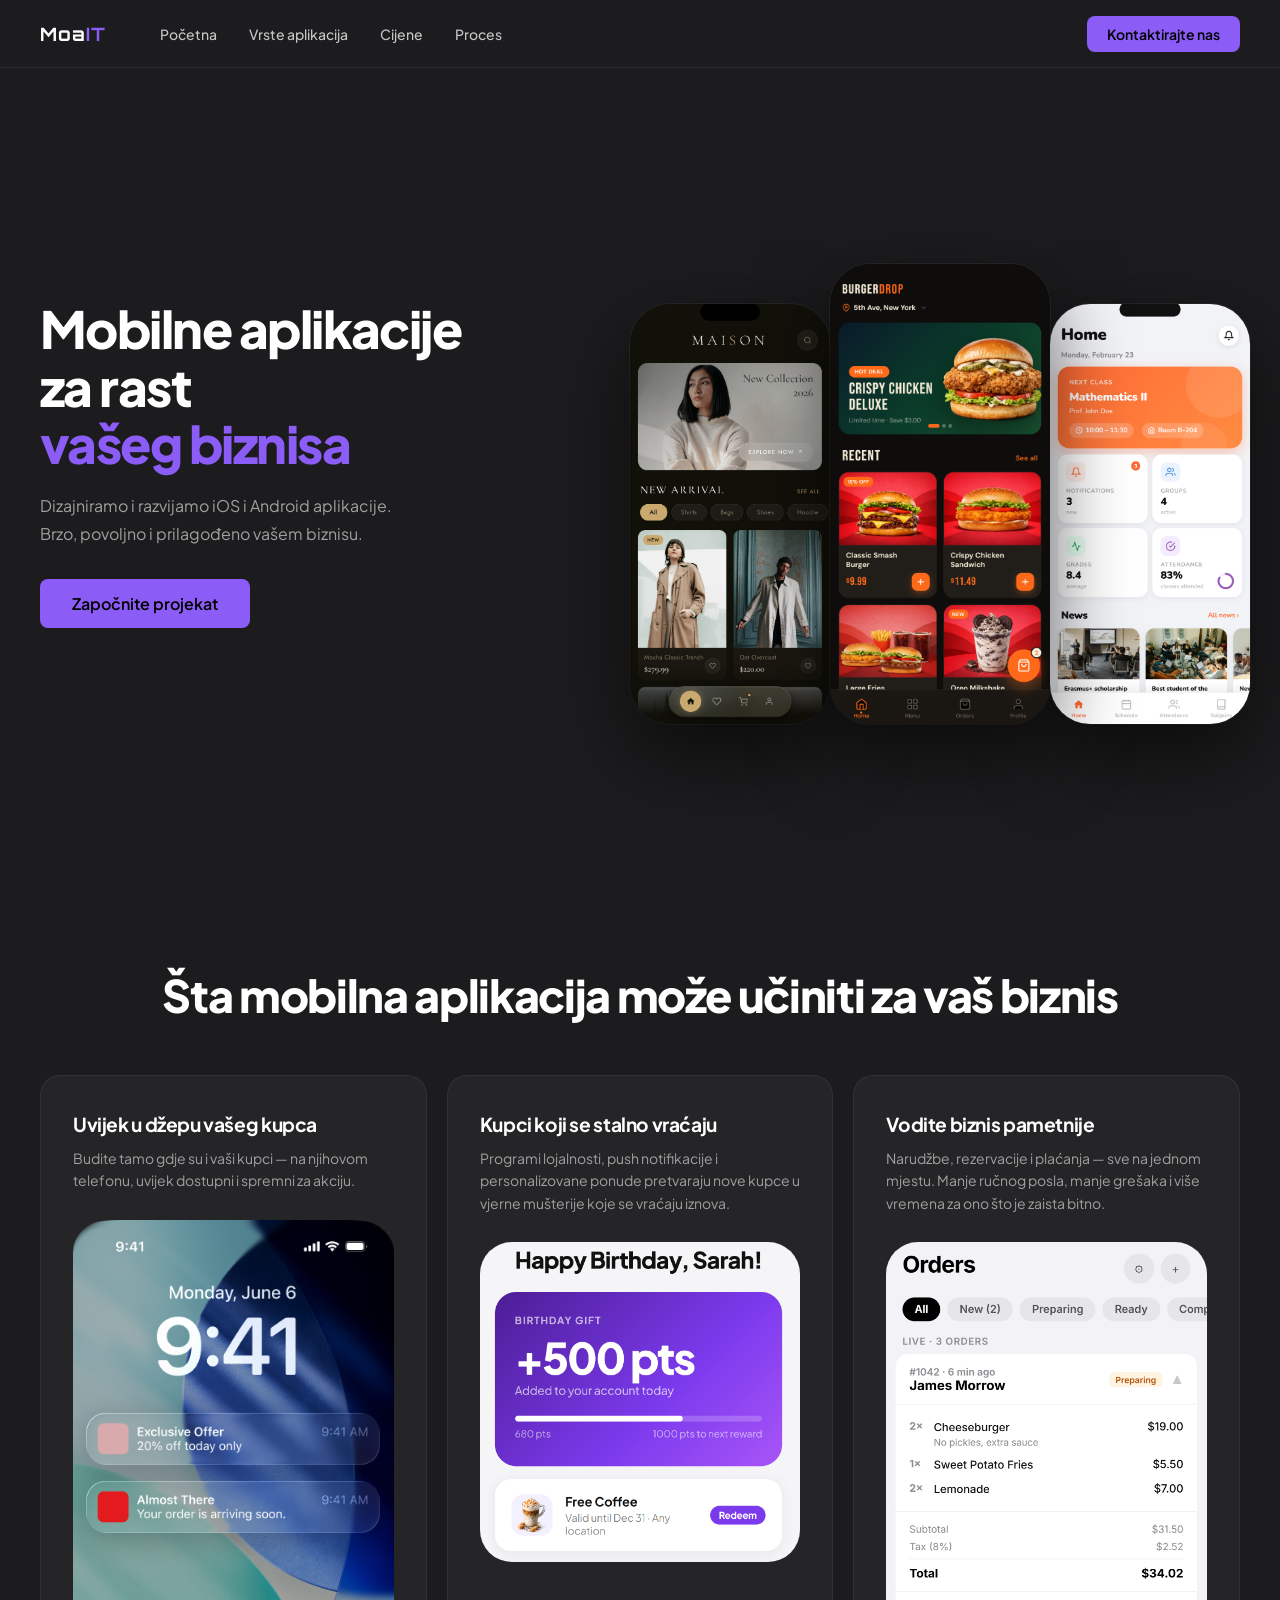
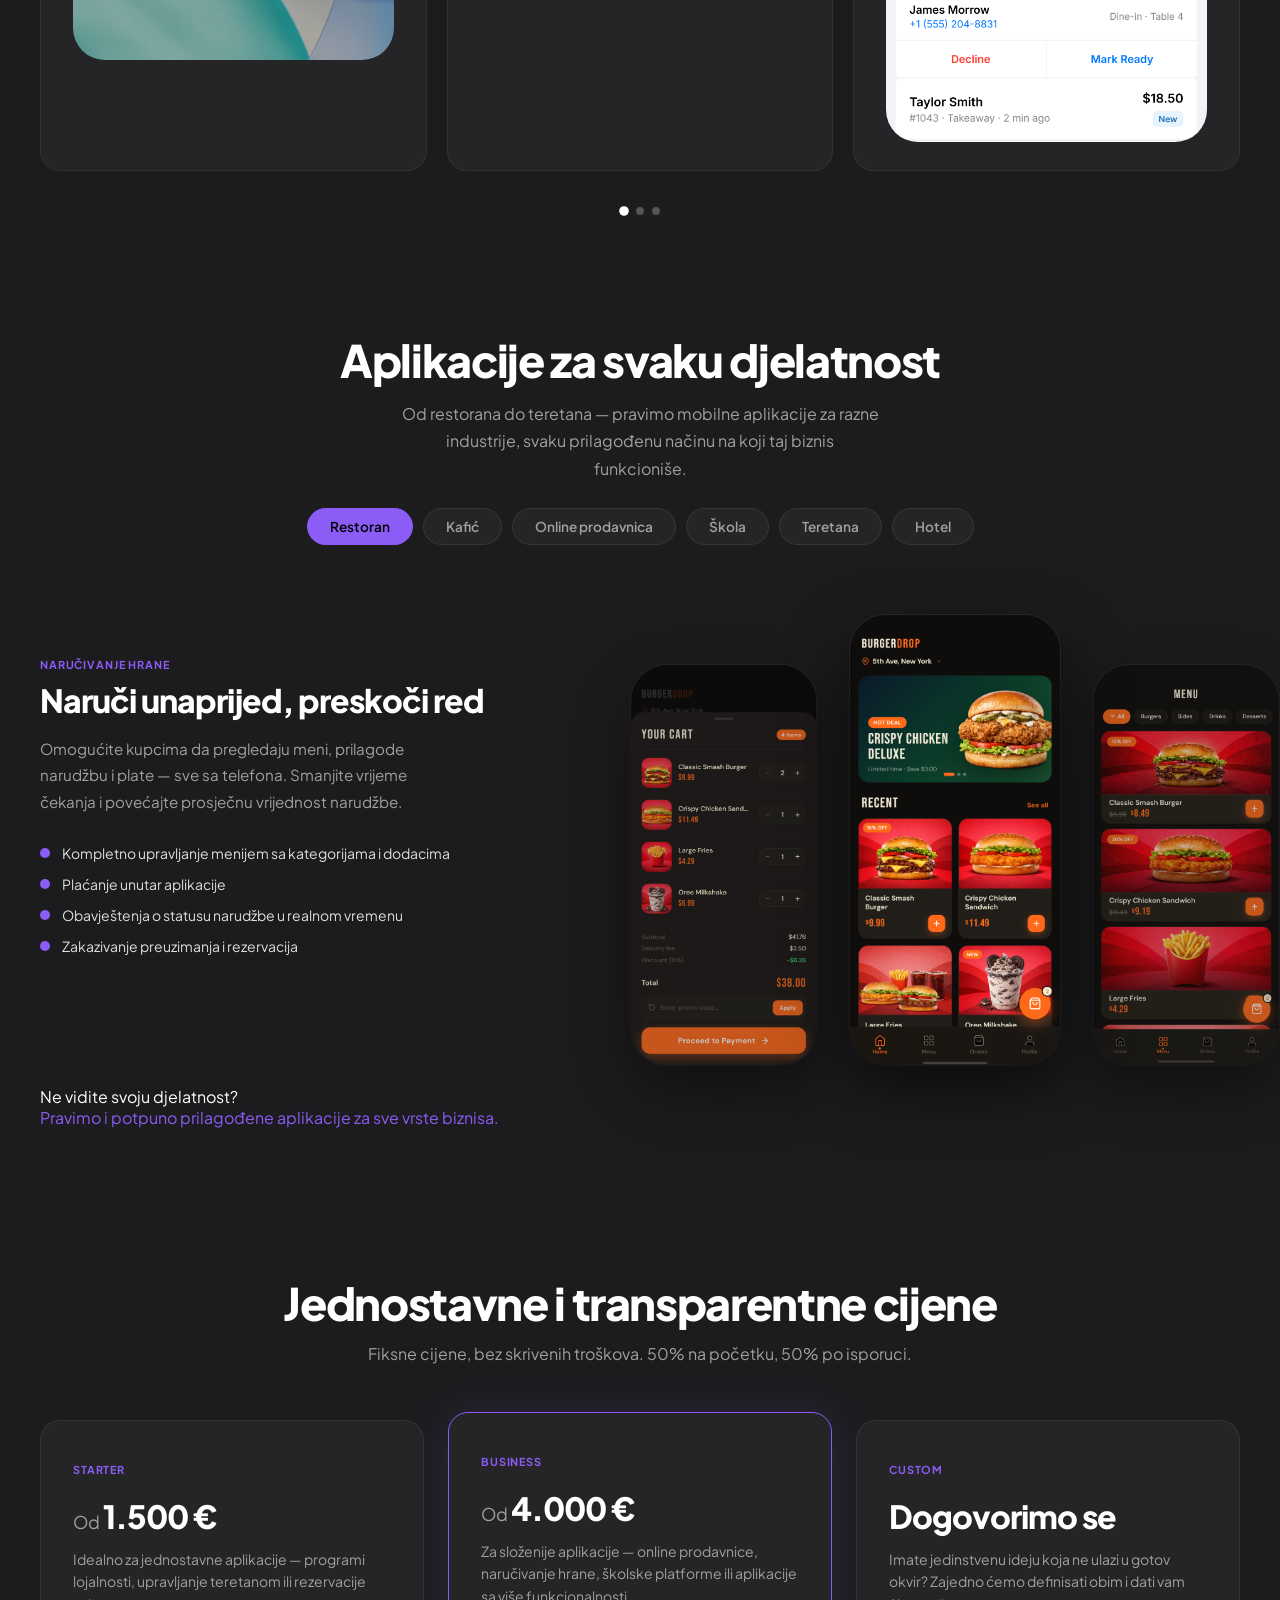
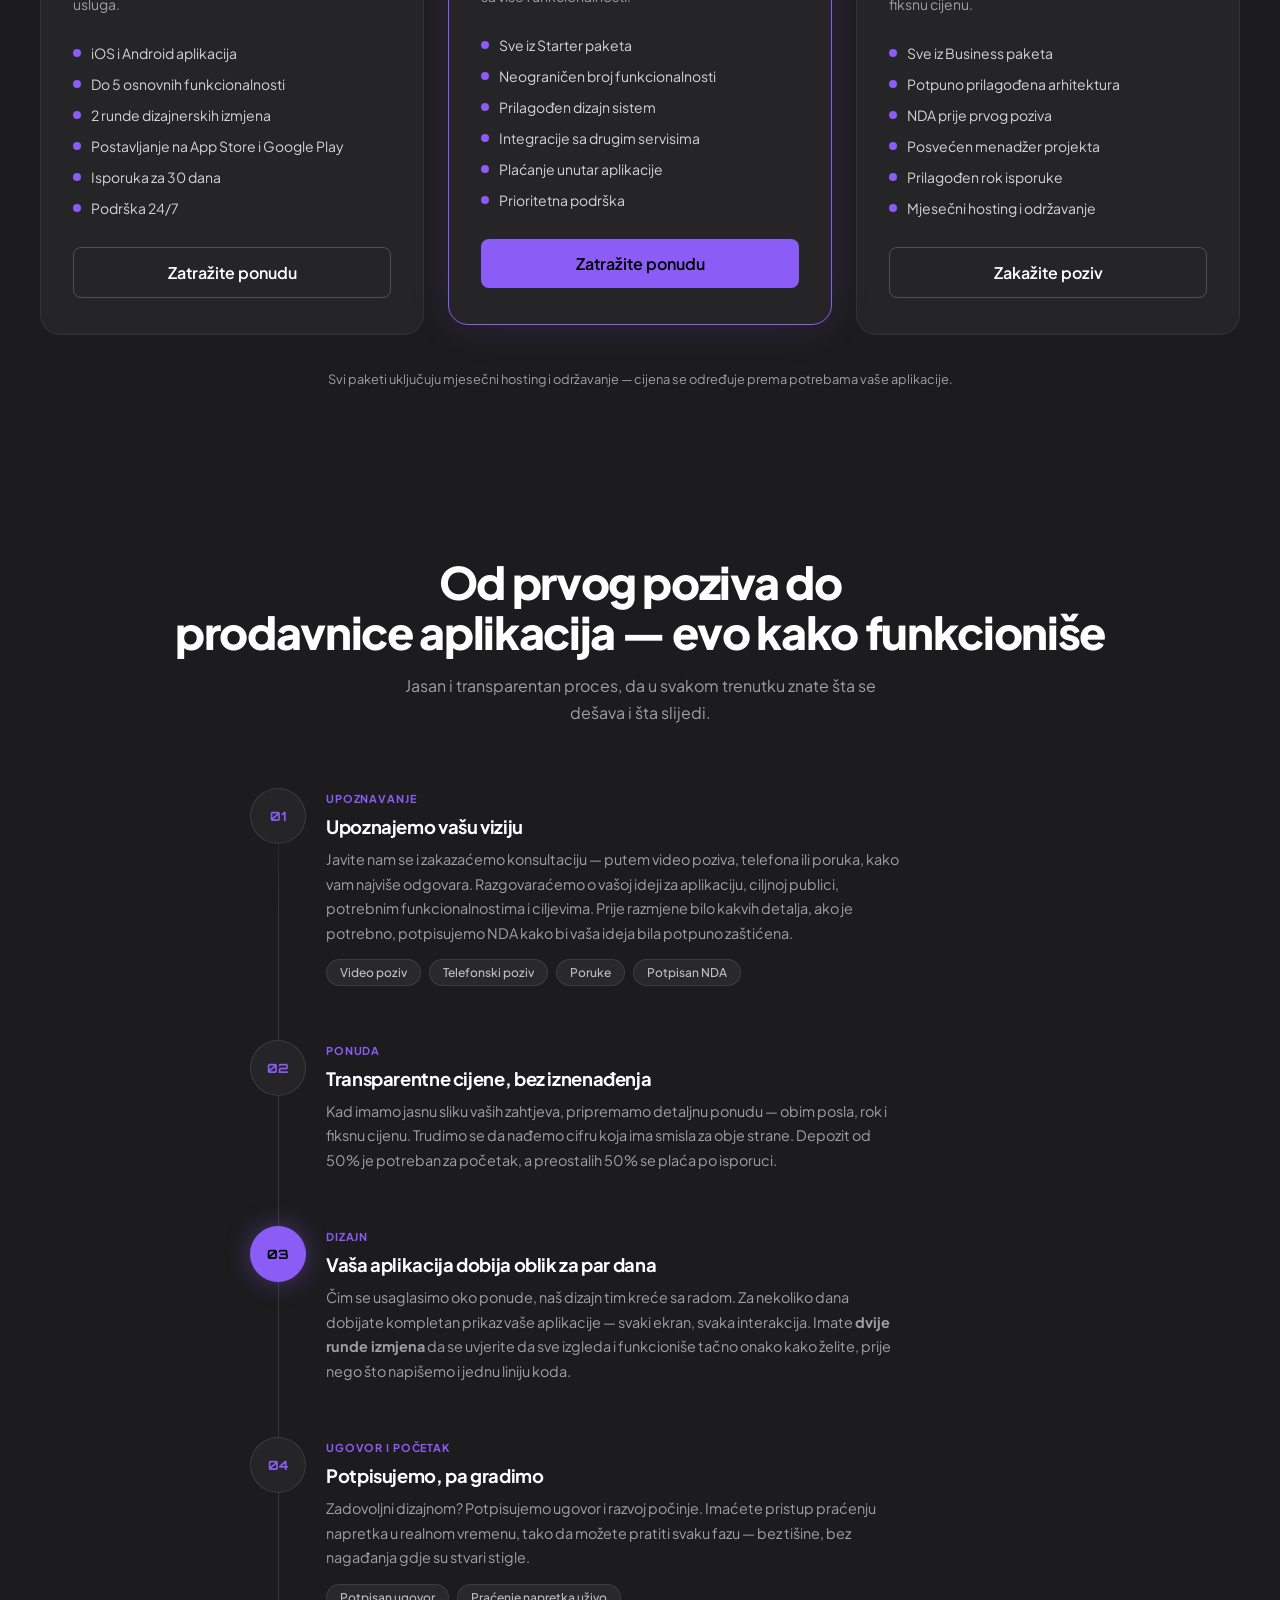
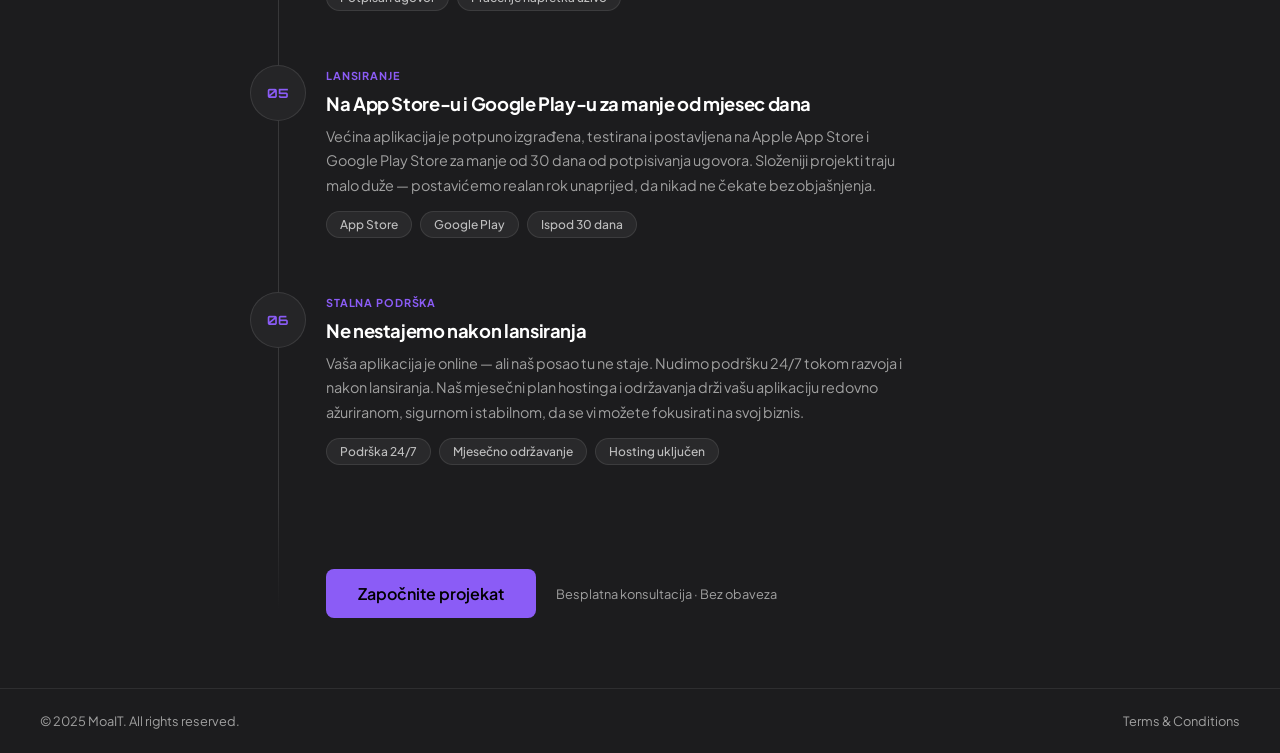
==== index.html @ a666171a "Mail i captcha" ====
<!DOCTYPE html>
<html lang="me">

<head>
  <meta charset="UTF-8" />
  <meta name="viewport" content="width=device-width, initial-scale=1.0" />
  <title>MoaIT — Razvoj mobilnih aplikacija</title>

  <!-- Fonts -->
  <link rel="preconnect" href="https://fonts.googleapis.com" />
  <link rel="preconnect" href="https://fonts.gstatic.com" crossorigin />
  <link
    href="https://fonts.googleapis.com/css2?family=Plus+Jakarta+Sans:wght@400;500;600;700;800&family=Orbitron:wght@500;600;700;800&display=swap"
    rel="stylesheet" />

  <link rel="stylesheet" href="styles.css" />
  <script src="https://challenges.cloudflare.com/turnstile/v0/api.js" async defer></script>
</head>

<body>

  <!-- ══════════════════════════════════════════════
       NAVIGATION
  ══════════════════════════════════════════════ -->
  <nav>
    <div class="nav-inner">

      <a class="logo" href="#">
        <span class="logo-name">Moa<span class="logo-it">IT</span></span>
      </a>

      <ul class="nav-links">
        <li><a href="#home">Početna</a></li>
        <li><a href="#apps">Vrste aplikacija</a></li>
        <li><a href="#pricing">Cijene</a></li>
        <li><a href="#process">Proces</a></li>
      </ul>

      <div class="nav-right">
        <button class="btn-primary">Kontaktirajte nas</button>
      </div>

      <button class="hamburger" onclick="toggleMenu()" aria-label="Otvori meni">
        <span></span><span></span><span></span>
      </button>

    </div>
  </nav>

  <!-- Mobile dropdown menu -->
  <div class="mobile-menu" id="mobileMenu">
    <a href="#home">Početna</a>
    <a href="#apps">Vrste aplikacija</a>
    <a href="#pricing">Cijene</a>
    <a href="#process">Proces</a>
    <button class="btn-primary">Kontaktirajte nas</button>
  </div>


  <!-- ══════════════════════════════════════════════
       HERO
  ══════════════════════════════════════════════ -->
  <section class="hero" id="home">

    <div class="hero-text">
      <h1 class="hero-h1">
        Mobilne aplikacije <br>
        za rast <br>
        <span class="accent">vašeg biznisa</span>
      </h1>
      <p class="hero-sub">
        Dizajniramo i razvijamo iOS i Android aplikacije. <br>Brzo, povoljno i prilagođeno vašem biznisu.
      </p>
      <button class="btn-primary btn-large">Započnite projekat</button>
    </div>

    <!-- Rotating phone carousel — images swapped every 3s via JS -->
    <div class="hero-phones">
      <div class="phone pos-far-hidden-left">
        <img src="hotel home.png" alt="Hotel app screenshot" />
      </div>
      <div class="phone pos-hidden-left">
        <img src="gym home 2.png" alt="Prikaz aplikacije za teretanu" />
      </div>
      <div class="phone pos-left">
        <img src="clothes home.png" alt="Prikaz aplikacije za odjeću" />
      </div>
      <div class="phone pos-center">
        <img src="Group 2.png" alt="Prikaz aplikacije" />
      </div>
      <div class="phone pos-right">
        <img src="Group 3.png" alt="Prikaz aplikacije" />
      </div>
      <div class="phone pos-hidden-right">
        <img src="Group 4.png" alt="Prikaz aplikacije" />
      </div>
    </div>

  </section>


  <!-- ══════════════════════════════════════════════
       ADVANTAGES
       Sliding carousel — 3 cards desktop, 2 tablet, 1 mobile
  ══════════════════════════════════════════════ -->
  <section class="advantages" id="advantages">
    <h2 class="section-title">Šta mobilna aplikacija može učiniti za vaš biznis</h2>

    <div class="carousel-outer">
      <div class="carousel-track" id="carouselTrack">

        <!-- Card 1 — Push notifications -->
        <div class="adv-card">
          <div class="adv-card-text">
            <h3>Uvijek u džepu vašeg kupca</h3>
            <p>Budite tamo gdje su i vaši kupci — na njihovom telefonu, uvijek dostupni i spremni za akciju.</p>
          </div>
          <div class="adv-card-visual">
            <img src="iph.png" alt="opis" class="adv-card-img" style="max-height: 440px;" />
          </div>
        </div>

        <!-- Card 2 — Loyalty points -->
        <div class="adv-card">
          <div class="adv-card-text">
            <h3>Kupci koji se stalno vraćaju</h3>
            <p>Programi lojalnosti, push notifikacije i personalizovane ponude pretvaraju nove kupce u vjerne mušterije
              koje se vraćaju iznova.</p>
          </div>
          <div class="adv-card-visual">
            <img src="brth.png" alt="opis" class="adv-card-img" style="max-height: 320px;" />
          </div>
        </div>

        <!-- Card 3 — Order management -->
        <div class="adv-card">
          <div class="adv-card-text">
            <h3>Vodite biznis pametnije</h3>
            <p>Narudžbe, rezervacije i plaćanja — sve na jednom mjestu. Manje ručnog posla, manje grešaka i više vremena
              za ono što je zaista bitno.</p>
          </div>
          <div class="adv-card-visual">
            <img src="orders1.png" alt="opis" class="adv-card-img" />
          </div>
        </div>

        <!-- Card 4 — Subscriptions -->
        <div class="adv-card">
          <div class="adv-card-text">
            <h3>Prodajte više, direktno iz aplikacije</h3>
            <p>Kupovine unutar aplikacije, pretplate i mobilna prodaja konvertuju bolje od web sajtova — jer su vaši
              kupci već na telefonu.</p>
          </div>
          <div class="adv-card-visual">
            <img src="nzm.png" alt="opis" class="adv-card-img" style="max-height: 400px;" />
          </div>
        </div>

        <!-- Card 5 — Brand presence / app screen -->
        <div class="adv-card">
          <div class="adv-card-text">
            <h3>Vaš brend, na njihovom ekranu</h3>
            <p>Profesionalna aplikacija sa vašim brendom gradi povjerenje i šalje pravu poruku. Svaki put kad vide vašu
              ikonicu — vaš biznis im je na umu.</p>
          </div>
          <div class="adv-card-visual">
            <img src="Group 11.png" alt="opis" class="adv-card-img" />
          </div>
        </div>

      </div><!-- /carousel-track -->
    </div><!-- /carousel-outer -->

    <div class="carousel-dots" id="carouselDots"></div>

  </section>


  <!-- ══════════════════════════════════════════════
       APP SHOWCASE
       Tab switcher — click tab to swap content & phones
  ══════════════════════════════════════════════ -->
  <section class="showcase" id="apps">

    <div class="showcase-header">
      <h2 class="section-title">Aplikacije za svaku djelatnost</h2>
      <p>Od restorana do teretana — pravimo mobilne aplikacije za razne industrije, svaku prilagođenu načinu na koji taj
        biznis funkcioniše.</p>
    </div>

    <!-- Tab pills -->
    <div class="showcase-tabs">
      <button class="showcase-tab active" data-tab="food">Restoran</button>
      <button class="showcase-tab" data-tab="loyalty">Kafić</button>
      <button class="showcase-tab" data-tab="ecom">Online prodavnica</button>
      <button class="showcase-tab" data-tab="school">Škola</button>
      <button class="showcase-tab" data-tab="gym">Teretana</button>
      <button class="showcase-tab" data-tab="hotel">Hotel</button>
    </div>

    <div class="showcase-panels">

      <!-- Food Ordering -->
      <div class="showcase-panel active" data-panel="food">
        <div class="showcase-text">
          <span class="tag">Naručivanje hrane</span>
          <h3>Naruči unaprijed, preskoči red</h3>
          <p>Omogućite kupcima da pregledaju meni, prilagode narudžbu i plate — sve sa telefona. Smanjite vrijeme
            čekanja i povećajte prosječnu vrijednost narudžbe.</p>
          <ul class="feature-list">
            <li>Kompletno upravljanje menijem sa kategorijama i dodacima</li>
            <li>Plaćanje unutar aplikacije</li>
            <li>Obavještenja o statusu narudžbe u realnom vremenu</li>
            <li>Zakazivanje preuzimanja i rezervacija</li>
          </ul>
        </div>
        <div class="showcase-phones">
          <div class="sc-phone sc-left"><img src="Group 5.png" alt="" /></div>
          <div class="sc-phone sc-center"><img src="Group 2.png" alt="" /></div>
          <div class="sc-phone sc-right"><img src="Group 10.png" alt="" /></div>
        </div>
      </div>

      <!-- Loyalty -->
      <div class="showcase-panel" data-panel="loyalty">
        <div class="showcase-text">
          <span class="tag">Kafić</span>
          <h3>Pretvorite nove kupce u stalne goste</h3>
          <p>Nagradite kupce za svaku posjetu i kupovinu. Sistem bodova ih drži angažovanim — sa ponudama koje djeluju
            lično, a ne generički.</p>
          <ul class="feature-list">
            <li>Sistem bodova sa prilagodljivim pravilima</li>
            <li>Nagrade koje se mogu iskoristiti — besplatni artikli, popusti, pogodnosti</li>
            <li>Push notifikacije za promocije i dostignuća</li>
            <li>Kontrolna tabla sa uvidima o kupcima</li>
          </ul>
        </div>
        <div class="showcase-phones">
          <div class="sc-phone sc-left"><img src="Group 8.png" alt="" /></div>
          <div class="sc-phone sc-center"><img src="Group 4.png" alt="" /></div>
          <div class="sc-phone sc-right"><img src="Group 6.png" alt="" /></div>
        </div>
      </div>

      <!-- E-Commerce -->
      <div class="showcase-panel" data-panel="ecom">
        <div class="showcase-text">
          <span class="tag">Online prodavnica</span>
          <h3>Vaša radnja, u njihovom džepu</h3>
          <p>Kupovina bez kompromisa. Premium iskustvo koje nadmašuje web sajt — brže, stabilnije i dizajnirano da
            povećava prodaju.</p>
          <ul class="feature-list">
            <li>Katalog proizvoda sa pretragom, filterima i kolekcijama</li>
            <li>Sigurno plaćanje sa sačuvanim metodama</li>
            <li>Praćenje narudžbe od slanja do dostave</li>
            <li>Lista želja, recenzije i personalizovane preporuke</li>
          </ul>
        </div>
        <div class="showcase-phones">
          <div class="sc-phone sc-left"><img src="clothes category.png" alt="" /></div>
          <div class="sc-phone sc-center"><img src="clothes home.png" alt="" /></div>
          <div class="sc-phone sc-right"><img src="clothes one product.png" alt="" /></div>
        </div>
      </div>

      <!-- School -->
      <div class="showcase-panel" data-panel="school">
        <div class="showcase-text">
          <span class="tag">Škola</span>
          <h3>Učenici, roditelji i nastavnici — povezani u svakom trenutku</h3>
          <p>Jedna aplikacija za cijelu školsku zajednicu. Obavještenja, rasporedi, ocjene i direktne poruke — sve na
            jednom mjestu, dostupno kad god zatreba.</p>
          <ul class="feature-list">
            <li>Rasporedi časova, događaji i termini</li>
            <li>Direktne poruke između roditelja, učenika i osoblja</li>
            <li>Ocjene, zadaci i evidencija prisustva</li>
            <li>Push obavještenja za cijelu školu ili pojedinačne razrede</li>
          </ul>
        </div>
        <div class="showcase-phones">
          <div class="sc-phone sc-left"><img src="Group 7.png" alt="" /></div>
          <div class="sc-phone sc-center"><img src="Group 3.png" alt="" /></div>
          <div class="sc-phone sc-right"><img src="Group 9.png" alt="" /></div>
        </div>
      </div>

      <!-- Gym -->
      <div class="showcase-panel" data-panel="gym">
        <div class="showcase-text">
          <span class="tag">Teretana</span>
          <h3>Lični fitnes centar svakog člana</h3>
          <p>Pružite članovima premium iskustvo van teretane. Rezervacije časova, planovi treninga, praćenje napretka i
            upravljanje članarinama — sve u jednoj brendiranoj aplikaciji.</p>
          <ul class="feature-list">
            <li>Digitalna članska karta sa QR kodom za pristup</li>
            <li>Praćenje ličnog napretka i dnevnik treninga</li>
            <li>Planovi članarine i plaćanje pretplate u aplikaciji</li>
            <li>Raspored treninga i rezervacija jednim klikom</li>
          </ul>
        </div>
        <div class="showcase-phones">
          <div class="sc-phone sc-left"><img src="gym welcome.png" alt="" /></div>
          <div class="sc-phone sc-center"><img src="gym home 2.png" alt="" /></div>
          <div class="sc-phone sc-right"><img src="gym 2.png" alt="" /></div>
        </div>
      </div>

      <!-- Hotel i ugostiteljstvo -->
      <div class="showcase-panel" data-panel="hotel">
        <div class="showcase-text">
          <span class="tag">Hotel i ugostiteljstvo</span>
          <h3>Iskustvo gosta, osmišljeno na nov način</h3>
          <p>Potpuni digitalni pomoćnik za hotele, odmarališta i apartmane. Check-in, naručivanje sobnih usluga,
            rezervacije spa-a, mapa resorta, događaji i FAQ za goste — sve dostupno direktno sa telefona.</p>
          <ul class="feature-list">
            <li>Digitalni check-in/check-out sa sobnim ključem preko QR koda</li>
            <li>Naručivanje sobnih usluga, čišćenje i prijava problema</li>
            <li>Rezervacije masaža, saune i drugih usluga sa kompletnim cijenama</li>
            <li>Interaktivna mapa resorta i kalendar događaja hotela</li>
          </ul>
        </div>
        <div class="showcase-phones">
          <div class="sc-phone sc-left"><img src="hotel spa.png" alt="" /></div>
          <div class="sc-phone sc-center"><img src="hotel home.png" alt="" /></div>
          <div class="sc-phone sc-right"><img src="hotel room.png" alt="" /></div>
        </div>
      </div>

    </div><!-- /showcase-panels -->
    <p><br>Ne vidite svoju djelatnost? <br><span style="color:var(--accent)">Pravimo i potpuno prilagođene aplikacije za
        sve vrste biznisa.</span></p>
  </section>


  <!-- ══════════════════════════════════════════════
     PRICING
══════════════════════════════════════════════ -->
  <section class="pricing" id="pricing">

    <div class="pricing-header">
      <h2 class="section-title">Jednostavne i transparentne cijene</h2>
      <p>Fiksne cijene, bez skrivenih troškova. 50% na početku, 50% po isporuci.</p>
    </div>

    <div class="pricing-cards">

      <div class="pricing-card">
        <div class="pricing-card-top">
          <span class="tag">Starter</span>
          <div class="pricing-price">Od <strong>1.500 €</strong></div>
          <p class="pricing-desc">Idealno za jednostavne aplikacije — programi lojalnosti, upravljanje teretanom ili
            rezervacije usluga.</p>
        </div>
        <ul class="pricing-features">
          <li>iOS i Android aplikacija</li>
          <li>Do 5 osnovnih funkcionalnosti</li>
          <li>2 runde dizajnerskih izmjena</li>
          <li>Postavljanje na App Store i Google Play</li>
          <li>Isporuka za 30 dana</li>
          <li>Podrška 24/7</li>
        </ul>
        <button class="btn-primary btn-large btn-outline">Zatražite ponudu</button>
      </div>

      <div class="pricing-card pricing-card--featured">
        <div class="pricing-card-top">
          <span class="tag">Business</span>
          <div class="pricing-price">Od <strong>4.000 €</strong></div>
          <p class="pricing-desc">Za složenije aplikacije — online prodavnice, naručivanje hrane, školske platforme ili
            aplikacije sa više funkcionalnosti.</p>
        </div>
        <ul class="pricing-features">
          <li>Sve iz Starter paketa</li>
          <li>Neograničen broj funkcionalnosti</li>
          <li>Prilagođen dizajn sistem</li>
          <li>Integracije sa drugim servisima</li>
          <li>Plaćanje unutar aplikacije</li>
          <li>Prioritetna podrška</li>
        </ul>
        <button class="btn-primary btn-large">Zatražite ponudu</button>
      </div>

      <div class="pricing-card">
        <div class="pricing-card-top">
          <span class="tag">Custom</span>
          <div class="pricing-price"><strong>Dogovorimo se</strong></div>
          <p class="pricing-desc">Imate jedinstvenu ideju koja ne ulazi u gotov okvir? Zajedno ćemo definisati obim i
            dati vam fiksnu cijenu.</p>
        </div>
        <ul class="pricing-features">
          <li>Sve iz Business paketa</li>
          <li>Potpuno prilagođena arhitektura</li>
          <li>NDA prije prvog poziva</li>
          <li>Posvećen menadžer projekta</li>
          <li>Prilagođen rok isporuke</li>
          <li>Mjesečni hosting i održavanje</li>
        </ul>
        <button class="btn-primary btn-large btn-outline">Zakažite poziv</button>
      </div>

    </div>

    <p class="pricing-note">Svi paketi uključuju mjesečni hosting i održavanje — cijena se određuje prema potrebama vaše
      aplikacije.</p>

  </section>


  <!-- ══════════════════════════════════════════════
       PROCESS TIMELINE
       Steps fade in on scroll via IntersectionObserver
  ══════════════════════════════════════════════ -->
  <section class="process" id="process">

    <div class="process-header">
      <h2 class="section-title">Od prvog poziva do<br>prodavnice aplikacija — evo kako funkcioniše</h2>
      <p>Jasan i transparentan proces, da u svakom trenutku znate šta se dešava i šta slijedi.</p>
    </div>

    <div class="timeline">

      <div class="timeline-item">
        <div class="timeline-bubble">01</div>
        <div class="timeline-content">
          <span class="tag">Upoznavanje</span>
          <h3>Upoznajemo vašu viziju</h3>
          <p>Javite nam se i zakazaćemo konsultaciju — putem video poziva, telefona ili poruka, kako vam najviše
            odgovara. Razgovaraćemo o vašoj ideji za aplikaciju, ciljnoj publici, potrebnim funkcionalnostima i
            ciljevima. Prije razmjene bilo kakvih detalja, ako je potrebno, potpisujemo NDA kako bi vaša ideja bila
            potpuno zaštićena.</p>
          <div class="pills">
            <span class="pill">Video poziv</span>
            <span class="pill">Telefonski poziv</span>
            <span class="pill">Poruke</span>
            <span class="pill">Potpisan NDA</span>
          </div>
        </div>
      </div>

      <div class="timeline-item">
        <div class="timeline-bubble">02</div>
        <div class="timeline-content">
          <span class="tag">Ponuda</span>
          <h3>Transparentne cijene, bez iznenađenja</h3>
          <p>Kad imamo jasnu sliku vaših zahtjeva, pripremamo detaljnu ponudu — obim posla, rok i fiksnu cijenu. Trudimo
            se da nađemo cifru koja ima smisla za obje strane. Depozit od 50% je potreban za početak, a preostalih 50%
            se plaća po isporuci.</p>
        </div>
      </div>

      <div class="timeline-item highlight">
        <div class="timeline-bubble">03</div>
        <div class="timeline-content">
          <span class="tag">Dizajn</span>
          <h3>Vaša aplikacija dobija oblik za par dana</h3>
          <p>Čim se usaglasimo oko ponude, naš dizajn tim kreće sa radom. Za nekoliko dana dobijate kompletan prikaz
            vaše aplikacije — svaki ekran, svaka interakcija. Imate <strong>dvije runde izmjena</strong> da se uvjerite
            da sve izgleda i funkcioniše tačno onako kako želite, prije nego što napišemo i jednu liniju koda.</p>
        </div>
      </div>

      <div class="timeline-item">
        <div class="timeline-bubble">04</div>
        <div class="timeline-content">
          <span class="tag">Ugovor i početak</span>
          <h3>Potpisujemo, pa gradimo</h3>
          <p>Zadovoljni dizajnom? Potpisujemo ugovor i razvoj počinje. Imaćete pristup praćenju napretka u realnom
            vremenu, tako da možete pratiti svaku fazu — bez tišine, bez nagađanja gdje su stvari stigle.</p>
          <div class="pills">
            <span class="pill">Potpisan ugovor</span>
            <span class="pill">Praćenje napretka uživo</span>
          </div>
        </div>
      </div>

      <div class="timeline-item">
        <div class="timeline-bubble">05</div>
        <div class="timeline-content">
          <span class="tag">Lansiranje</span>
          <h3>Na App Store-u i Google Play-u za manje od mjesec dana</h3>
          <p>Većina aplikacija je potpuno izgrađena, testirana i postavljena na Apple App Store i Google Play Store za
            manje od 30 dana od potpisivanja ugovora. Složeniji projekti traju malo duže — postavićemo realan rok
            unaprijed, da nikad ne čekate bez objašnjenja.</p>
          <div class="pills">
            <span class="pill">App Store</span>
            <span class="pill">Google Play</span>
            <span class="pill">Ispod 30 dana</span>
          </div>
        </div>
      </div>

      <div class="timeline-item">
        <div class="timeline-bubble">06</div>
        <div class="timeline-content">
          <span class="tag">Stalna podrška</span>
          <h3>Ne nestajemo nakon lansiranja</h3>
          <p>Vaša aplikacija je online — ali naš posao tu ne staje. Nudimo podršku 24/7 tokom razvoja i nakon
            lansiranja. Naš mjesečni plan hostinga i održavanja drži vašu aplikaciju redovno ažuriranom, sigurnom i
            stabilnom, da se vi možete fokusirati na svoj biznis.</p>
          <div class="pills">
            <span class="pill">Podrška 24/7</span>
            <span class="pill">Mjesečno održavanje</span>
            <span class="pill">Hosting uključen</span>
          </div>
        </div>
      </div>

      <!-- CTA at the bottom of the timeline -->
      <div class="timeline-cta">
        <button class="btn-primary btn-large">Započnite projekat</button>
        <p>Besplatna konsultacija · Bez obaveza</p>
      </div>

    </div><!-- /timeline -->

  </section>

  <!-- FOOTER -->
  <footer>
    <div class="footer-inner">
      <p>&copy; 2025 MoaIT. All rights reserved.</p>
      <div style="display:flex;gap:20px;align-items:center;">
        <a href="terms.html">Terms & Conditions</a>
      </div>
    </div>
  </footer>

  <!-- ══════════════════════════════════════════════
     CONTACT POPUP
══════════════════════════════════════════════ -->
  <div class="popup-overlay" id="popupOverlay">
    <div class="popup">

      <button class="popup-close" onclick="closePopup()" aria-label="Zatvori">✕</button>

      <span class="tag">Besplatna konsultacija</span>
      <h2>Hajde da napravimo vašu aplikaciju</h2>
      <p>Ostavite vaše podatke i javićemo vam se u roku od 24 sata.</p>

      <div class="popup-form">
        <div class="popup-row">
          <div class="popup-field">
            <label>Vaše ime</label>
            <input type="text" name="full_name" placeholder="Marko Marković" maxlength="100" />
          </div>
          <div class="popup-field">
            <label>Email</label>
            <input type="email" name="email" placeholder="marko@gmail.me" maxlength="150" />
          </div>
        </div>
        <div class="popup-field">
          <label>Telefon <span>(opciono)</span></label>
          <input type="tel" name="phone" placeholder="+382 67 123 456" maxlength="30" />
        </div>
        <div class="popup-field">
          <label>Recite nam nešto o vašoj ideji</label>
          <textarea name="message" placeholder="Kakva aplikacija Vam treba? Imate li neke funkcionalnosti na umu?"
            rows="4" maxlength="2000"></textarea>
        </div>

        <!-- Honeypot — invisible to users, traps bots -->
        <div class="popup-field" style="position:absolute;left:-9999px;top:-9999px;" aria-hidden="true">
          <input type="text" name="website_url" tabindex="-1" autocomplete="off" />
        </div>

        <!-- Cloudflare Turnstile CAPTCHA -->
        <div class="popup-turnstile">
          <div class="cf-turnstile" data-sitekey="0x4AAAAAACl2hHv_wCHp2CsB" data-theme="dark"></div>
        </div>

        <button class="btn-primary btn-large popup-submit">Pošaljite poruku</button>
        <p class="popup-note">Bez obaveza · Odgovaramo u roku od 24h</p>
      </div>

    </div>
  </div>


  <script src="script.js"></script>
</body>

</html>
---- styles.css ----
/* ══════════════════════════════════════════════════════════
   TABLE OF CONTENTS
   1.  Reset & Variables
   2.  Global / Shared
   3.  Navigation
   4.  Hero
   5.  Advantages Carousel
   6.  Advantages — Mock UI components
   7.  App Showcase
   8.  Process Timeline
   9.  Responsive — Tablet (max 960px)
   10. Responsive — Mobile (max 600px)
   11. Responsive — Small mobile (max 520px)
══════════════════════════════════════════════════════════ */


/* ──────────────────────────────────────────────
   1. RESET & VARIABLES
────────────────────────────────────────────── */
*,
*::before,
*::after {
  box-sizing: border-box;
  margin: 0;
  padding: 0;
}

:root {
  --bg: #1c1c1e;
  --card-bg: #252527;
  --card-bg-hover: #2c2c2f;
  --nav-border: rgba(255, 255, 255, 0.08);
  --text: #ffffff;
  --text-muted: #a0a0a0;
  --accent: #8b5cf6;
  --accent-orange: #f59e0b;
  --accent-green: #84cc16;
  --nav-h: 68px;
}

html,
body {
  font-family: 'Plus Jakarta Sans', sans-serif;
  background: var(--bg);
  color: var(--text);
  min-height: 100vh;
  overflow-x: hidden;
}


/* ──────────────────────────────────────────────
   2. GLOBAL / SHARED
────────────────────────────────────────────── */

.btn-primary {
  font-family: inherit;
  font-size: 0.875rem;
  font-weight: 600;
  color: #000;
  background: var(--accent);
  border: none;
  border-radius: 8px;
  padding: 9px 20px;
  cursor: pointer;
  transition: opacity 0.15s;
  white-space: nowrap;
}

.btn-primary:hover {
  opacity: 0.88;
}

.btn-primary.btn-large {
  font-size: 1rem;
  padding: 14px 32px;
}

.section-title {
  font-size: clamp(2rem, 3.5vw, 3rem);
  font-weight: 800;
  letter-spacing: -0.03em;
  line-height: 1.1;
  text-align: center;
  margin-bottom: 16px;
}

.tag {
  display: inline-block;
  font-size: 0.68rem;
  font-weight: 700;
  letter-spacing: 0.08em;
  text-transform: uppercase;
  color: var(--accent);
  margin-bottom: 10px;
}

.feature-list {
  list-style: none;
  display: flex;
  flex-direction: column;
  gap: 10px;
}

.feature-list li {
  display: flex;
  align-items: flex-start;
  gap: 12px;
  font-size: 0.875rem;
  color: rgba(255, 255, 255, 0.85);
  line-height: 1.5;
}

.feature-list li::before {
  content: '';
  width: 10px;
  height: 10px;
  border-radius: 50%;
  background: var(--accent);
  flex-shrink: 0;
  margin-top: 5px;
}

.pills {
  display: flex;
  flex-wrap: wrap;
  gap: 8px;
  margin-top: 14px;
}

.pill {
  background: rgba(255, 255, 255, 0.06);
  border: 1px solid rgba(255, 255, 255, 0.09);
  border-radius: 20px;
  padding: 5px 13px;
  font-size: 0.75rem;
  font-weight: 500;
  color: rgba(255, 255, 255, 0.7);
}


/* ──────────────────────────────────────────────
   3. NAVIGATION
────────────────────────────────────────────── */
nav {
  position: sticky;
  top: 0;
  z-index: 100;
  height: var(--nav-h);
  background: var(--bg);
  border-bottom: 1px solid var(--nav-border);
  display: flex;
  align-items: center;
  padding: 0 40px;
}

.nav-inner {
  width: 100%;
  max-width: 1280px;
  margin: 0 auto;
  display: flex;
  align-items: center;
}

.logo {
  display: flex;
  align-items: center;
  gap: 9px;
  text-decoration: none;
  flex-shrink: 0;
  margin-right: 40px;
}

.logo-name {
  font-family: 'Orbitron', sans-serif;
  font-size: 1.15rem;
  font-weight: 700;
  color: #fff;
  letter-spacing: 0.05em;
}

.logo-it {
  color: var(--accent);
}

.nav-links {
  display: flex;
  align-items: center;
  list-style: none;
  gap: 4px;
}

.nav-links a {
  display: block;
  padding: 6px 14px;
  font-size: 0.875rem;
  font-weight: 500;
  color: rgba(255, 255, 255, 0.75);
  text-decoration: none;
  border-radius: 6px;
  transition: color 0.15s;
  white-space: nowrap;
}

.nav-links a:hover {
  color: #fff;
}

.nav-right {
  margin-left: auto;
}

/* Hamburger — hidden on desktop, shown on mobile */
.hamburger {
  display: none;
  flex-direction: column;
  gap: 5px;
  background: none;
  border: none;
  cursor: pointer;
  padding: 4px;
  margin-left: auto;
}

.hamburger span {
  display: block;
  width: 22px;
  height: 2px;
  background: #fff;
  border-radius: 2px;
  transition: transform 0.3s ease, opacity 0.2s ease;
}

/* Hamburger → X animation */
.hamburger.active span:nth-child(1) {
  transform: translateY(7px) rotate(45deg);
}

.hamburger.active span:nth-child(2) {
  opacity: 0;
}

.hamburger.active span:nth-child(3) {
  transform: translateY(-7px) rotate(-45deg);
}

/* Full-screen mobile dropdown — animated */
.mobile-menu {
  display: flex;
  flex-direction: column;
  position: fixed;
  top: var(--nav-h);
  left: 0;
  right: 0;
  bottom: 0;
  background: #0e0e0e;
  z-index: 99;
  padding: 24px 28px;
  gap: 4px;
  overflow-y: auto;
  opacity: 0;
  transform: translateY(-12px);
  pointer-events: none;
  transition: opacity 0.35s ease, transform 0.35s ease;
}

.mobile-menu.open {
  opacity: 1;
  transform: translateY(0);
  pointer-events: all;
}

.mobile-menu a {
  font-size: 1rem;
  font-weight: 500;
  color: rgba(255, 255, 255, 0.8);
  text-decoration: none;
  padding: 14px 0;
  border-bottom: 1px solid rgba(255, 255, 255, 0.07);
  opacity: 0;
  transform: translateY(-8px);
  transition: opacity 0.3s ease, transform 0.3s ease, color 0.15s;
}

.mobile-menu.open a {
  opacity: 1;
  transform: translateY(0);
}

.mobile-menu.open a:nth-child(1) {
  transition-delay: 0.05s;
}

.mobile-menu.open a:nth-child(2) {
  transition-delay: 0.1s;
}

.mobile-menu.open a:nth-child(3) {
  transition-delay: 0.15s;
}

.mobile-menu.open a:nth-child(4) {
  transition-delay: 0.2s;
}

.mobile-menu a:hover {
  color: #fff;
}

.mobile-menu .btn-primary {
  margin-top: 16px;
  width: fit-content;
  font-size: 0.95rem;
  padding: 11px 24px;
  opacity: 0;
  transform: translateY(-8px);
  transition: opacity 0.3s ease 0.25s, transform 0.3s ease 0.25s, background 0.15s;
}

.mobile-menu.open .btn-primary {
  opacity: 1;
  transform: translateY(0);
}


/* ──────────────────────────────────────────────
   4. HERO
────────────────────────────────────────────── */
.hero {
  max-width: 1280px;
  margin: 0 auto;
  padding: 20px 40px 60px;
  display: grid;
  grid-template-columns: 1fr 1fr;
  align-items: center;
  min-height: calc(100vh - var(--nav-h));
}

.hero-h1 {
  font-size: clamp(2.5rem, 4vw, 3.75rem);
  font-weight: 800;
  line-height: 1.12;
  letter-spacing: -0.03em;
  margin-bottom: 20px;
}

.hero-h1 .accent {
  color: var(--accent);
}

.hero-sub {
  font-size: 1rem;
  line-height: 1.7;
  color: var(--text-muted);
  max-width: 400px;
  margin-bottom: 32px;
}

.hero-phones {
  position: relative;
  display: flex;
  align-items: flex-end;
  justify-content: center;
  height: 520px;
}

.phone {
  position: absolute;
  border-radius: 40px;
  overflow: hidden;
  background: #1a1a1a;
  box-shadow: 0 30px 80px rgba(0, 0, 0, 0.6), 0 0 0 1px rgba(255, 255, 255, 0.06);
  bottom: 0;
  left: 50%;
  transition:
    transform 0.7s cubic-bezier(0.4, 0, 0.2, 1),
    opacity 0.7s ease,
    width 0.7s cubic-bezier(0.4, 0, 0.2, 1),
    height 0.7s cubic-bezier(0.4, 0, 0.2, 1);
}

/* Shimmer placeholder while images load */
.phone::before {
  content: '';
  position: absolute;
  inset: 0;
  z-index: 2;
  background: linear-gradient(110deg,
      #1a1a1a 30%,
      #2a2a2d 50%,
      #1a1a1a 70%);
  background-size: 200% 100%;
  animation: shimmer 1.5s ease-in-out infinite;
  border-radius: inherit;
  transition: opacity 0.4s ease;
}

.phone.loaded::before {
  opacity: 0;
  pointer-events: none;
}

@keyframes shimmer {
  0% {
    background-position: 200% 0;
  }

  100% {
    background-position: -200% 0;
  }
}

.phone img {
  width: 100%;
  height: 100%;
  object-fit: cover;
  display: block;
  opacity: 0;
  transition: opacity 0.4s ease;
}

.phone.loaded img {
  opacity: 1;
}

.phone.pos-center {
  width: 220px;
  height: 460px;
  transform: translateX(-50%);
  z-index: 3;
  opacity: 1;
}

.phone.pos-left {
  width: 200px;
  height: 420px;
  transform: translateX(-155%);
  z-index: 2;
  opacity: 1;
}

.phone.pos-right {
  width: 200px;
  height: 420px;
  transform: translateX(55%);
  z-index: 2;
  opacity: 1;
}

.phone.pos-hidden-left {
  width: 180px;
  height: 380px;
  transform: translateX(-240%);
  z-index: 1;
  opacity: 0;
  pointer-events: none;
}

.phone.pos-hidden-right {
  width: 180px;
  height: 380px;
  transform: translateX(140%);
  z-index: 1;
  opacity: 0;
  pointer-events: none;
}

.phone.pos-far-hidden-left {
  width: 180px;
  height: 380px;
  transform: translateX(-320%);
  z-index: 0;
  opacity: 0;
  pointer-events: none;
}


/* ──────────────────────────────────────────────
   5. ADVANTAGES CAROUSEL
────────────────────────────────────────────── */
.advantages {
  padding: 70px 40px;
  max-width: 1280px;
  margin: 0 auto;
  overflow: hidden;
}

.advantages .section-title {
  margin-bottom: 56px;
}

.carousel-outer {
  overflow: hidden;
  cursor: grab;
  touch-action: pan-y;
}

.carousel-outer.dragging {
  cursor: grabbing;
}

.carousel-outer.dragging .carousel-track {
  transition: none;
}

.carousel-track {
  display: flex;
  gap: 20px;
  transition: transform 0.55s cubic-bezier(0.4, 0, 0.2, 1);
  will-change: transform;
}

.adv-card {
  flex: 0 0 calc((100% - 40px) / 3);
  background: var(--card-bg);
  border-radius: 20px;
  padding: 36px 32px 28px;
  display: flex;
  flex-direction: column;
  gap: 28px;
  min-height: 480px;
  border: 1px solid rgba(255, 255, 255, 0.06);
  transition: background 0.2s;
  user-select: none;
}

.adv-card:hover {
  background: var(--card-bg-hover);
}

.adv-card-text h3 {
  font-size: 1.2rem;
  font-weight: 700;
  line-height: 1.3;
  margin-bottom: 10px;
  letter-spacing: -0.02em;
}

.adv-card-text p {
  font-size: 0.875rem;
  line-height: 1.6;
  color: var(--text-muted);
}

.adv-card-visual {
  flex: 1;
  display: flex;
  flex-direction: column;
  gap: 12px;
}

/* Carousel dots */
.carousel-dots {
  display: flex;
  justify-content: center;
  gap: 8px;
  margin-top: 36px;
}

.dot {
  width: 8px;
  height: 8px;
  border-radius: 50%;
  background: rgba(255, 255, 255, 0.25);
  cursor: pointer;
  transition: background 0.2s, transform 0.2s;
  border: none;
}

.dot.active {
  background: #fff;
  transform: scale(1.2);
}

.adv-card-img {
  width: 100%;
  height: 100%;
  object-fit: cover;
  border-radius: 32px;
  flex: 1;
  pointer-events: none;
}


/* ──────────────────────────────────────────────
   7. APP SHOWCASE
────────────────────────────────────────────── */
.showcase {
  padding: 50px 40px 50px;
  max-width: 1280px;
  margin: 0 auto;
}

.showcase-header {
  text-align: center;
  margin-bottom: 26px;
}

.showcase-header p {
  font-size: 1rem;
  color: var(--text-muted);
  max-width: 480px;
  margin: 0 auto;
  line-height: 1.7;
}

.showcase-tabs {
  display: flex;
  justify-content: center;
  flex-wrap: wrap;
  gap: 10px;
  margin-bottom: 0px;
}

.showcase-tab {
  font-family: inherit;
  font-size: 0.85rem;
  font-weight: 600;
  color: var(--text-muted);
  background: var(--card-bg);
  border: 1px solid rgba(255, 255, 255, 0.08);
  border-radius: 30px;
  padding: 9px 22px;
  cursor: pointer;
  transition: all 0.2s;
  white-space: nowrap;
}

.showcase-tab:hover {
  color: #fff;
  border-color: rgba(255, 255, 255, 0.2);
}

.showcase-tab.active {
  background: var(--accent);
  color: #000;
  border-color: var(--accent);
}

.showcase-panels {
  position: relative;
}

.showcase-panel {
  display: none;
  grid-template-columns: 1fr 1fr;
  align-items: center;
  gap: 60px;
  opacity: 0;
  transform: translateY(16px);
  transition: opacity 0.4s ease, transform 0.4s ease;
}

.showcase-panel.active {
  display: grid;
}

.showcase-panel.visible {
  opacity: 1;
  transform: translateY(0);
}

.showcase-text h3 {
  font-size: clamp(1.6rem, 2.5vw, 2.2rem);
  font-weight: 800;
  letter-spacing: -0.03em;
  line-height: 1.2;
  margin-bottom: 16px;
}

.showcase-text p {
  font-size: 0.95rem;
  line-height: 1.75;
  color: var(--text-muted);
  margin-bottom: 28px;
  max-width: 420px;
}

.showcase-phones {
  position: relative;
  height: 520px;
  display: flex;
  align-items: flex-end;
  justify-content: center;
}

.sc-phone {
  position: absolute;
  bottom: 0;
  border-radius: 36px;
  overflow: hidden;
  background: #111;
  box-shadow: 0 24px 64px rgba(0, 0, 0, 0.6), 0 0 0 1px rgba(255, 255, 255, 0.07);
}

.sc-phone img {
  width: 100%;
  height: 100%;
  object-fit: cover;
  display: block;
}

.sc-phone.sc-center {
  width: 210px;
  height: 450px;
  left: 50%;
  transform: translateX(-50%);
  z-index: 3;
}

.sc-phone.sc-left {
  width: 185px;
  height: 400px;
  left: 50%;
  transform: translateX(-175%);
  z-index: 2;
  opacity: 0.75;
}

.sc-phone.sc-right {
  width: 185px;
  height: 400px;
  left: 50%;
  transform: translateX(75%);
  z-index: 2;
  opacity: 0.75;
}


/* ──────────────────────────────────────────────
   PRICING
────────────────────────────────────────────── */
.pricing {
  padding: 100px 40px;
  max-width: 1280px;
  margin: 0 auto;
}

.pricing-header {
  text-align: center;
  margin-bottom: 56px;
}

.pricing-header p {
  font-size: 1rem;
  color: var(--text-muted);
  margin-top: 12px;
}

.pricing-cards {
  display: grid;
  grid-template-columns: repeat(3, 1fr);
  gap: 24px;
  align-items: start;
}

.pricing-card {
  background: var(--card-bg);
  border: 1px solid rgba(255, 255, 255, 0.06);
  border-radius: 20px;
  padding: 36px 32px;
  display: flex;
  flex-direction: column;
  gap: 28px;
}

.pricing-card--featured {
  border-color: var(--accent);
  box-shadow: 0 0 40px rgba(139, 92, 246, 0.15);
  transform: translateY(-8px);
}

.pricing-price {
  font-size: 1.1rem;
  color: var(--text-muted);
  margin: 10px 0 12px;
}

.pricing-price strong {
  font-size: 2rem;
  font-weight: 800;
  color: var(--text);
  letter-spacing: -0.03em;
}

.pricing-desc {
  font-size: 0.875rem;
  line-height: 1.6;
  color: var(--text-muted);
}

.pricing-features {
  list-style: none;
  display: flex;
  flex-direction: column;
  gap: 10px;
  flex: 1;
}

.pricing-features li {
  display: flex;
  align-items: flex-start;
  gap: 10px;
  font-size: 0.875rem;
  color: rgba(255, 255, 255, 0.8);
  line-height: 1.5;
}

.pricing-features li::before {
  content: '';
  width: 8px;
  height: 8px;
  border-radius: 50%;
  background: var(--accent);
  flex-shrink: 0;
  margin-top: 6px;
}

.btn-outline {
  background: transparent !important;
  color: #fff !important;
  border: 1px solid rgba(255, 255, 255, 0.2) !important;
}

.btn-outline:hover {
  border-color: rgba(255, 255, 255, 0.5) !important;
  opacity: 1 !important;
}

.pricing-note {
  text-align: center;
  font-size: 0.8rem;
  color: var(--text-muted);
  margin-top: 36px;
}

@media (max-width: 960px) {
  .pricing {
    padding: 72px 24px;
  }

  .pricing-cards {
    grid-template-columns: 1fr;
    max-width: 480px;
    margin: 0 auto;
  }

  .pricing-card--featured {
    transform: none;
  }
}

@media (max-width: 520px) {
  .pricing {
    padding: 56px 20px;
  }

  .pricing-card {
    padding: 28px 24px;
  }
}


/* ──────────────────────────────────────────────
   8. PROCESS TIMELINE
────────────────────────────────────────────── */
.process {
  padding: 70px 40px;
  max-width: 1280px;
  margin: 0 auto;
}

.process-header {
  text-align: center;
  margin-bottom: 60px;
}

.process-header p {
  font-size: 1rem;
  color: var(--text-muted);
  max-width: 520px;
  margin: 16px auto 0;
  line-height: 1.7;
}

.timeline {
  position: relative;
  max-width: 780px;
  margin: 0 auto;
}

.timeline::before {
  content: '';
  position: absolute;
  left: 28px;
  top: 8px;
  bottom: 8px;
  width: 1px;
  background: linear-gradient(to bottom,
      transparent,
      rgba(255, 255, 255, 0.12) 8%,
      rgba(255, 255, 255, 0.12) 92%,
      transparent);
}

.timeline-item {
  position: relative;
  padding: 0 0 52px 76px;
  opacity: 0;
  transform: translateY(24px);
  transition: opacity 0.5s ease, transform 0.5s ease;
}

.timeline-item.visible {
  opacity: 1;
  transform: translateY(0);
}

.timeline-item:last-child {
  padding-bottom: 0;
}

.timeline-bubble {
  position: absolute;
  left: 0;
  top: 2px;
  width: 56px;
  height: 56px;
  border-radius: 50%;
  background: var(--card-bg);
  border: 1px solid rgba(255, 255, 255, 0.1);
  display: flex;
  align-items: center;
  justify-content: center;
  font-size: 0.8rem;
  font-weight: 700;
  color: var(--accent);
  font-family: 'Orbitron', sans-serif;
  z-index: 1;
}

.timeline-item.highlight .timeline-bubble {
  background: var(--accent);
  color: #000;
  border-color: var(--accent);
  box-shadow: 0 0 24px rgba(139, 92, 246, 0.4);
}

.timeline-content h3 {
  font-size: 1.15rem;
  font-weight: 700;
  letter-spacing: -0.02em;
  line-height: 1.3;
  margin-bottom: 8px;
}

.timeline-content p {
  font-size: 0.9rem;
  line-height: 1.7;
  color: var(--text-muted);
  max-width: 580px;
}

.timeline-cta {
  padding-left: 76px;
  margin-top: 52px;
  display: flex;
  align-items: center;
  gap: 20px;
}

.timeline-cta p {
  font-size: 0.8rem;
  color: var(--text-muted);
}


/* ──────────────────────────────────────────────
   9. RESPONSIVE — TABLET (max-width: 960px)
────────────────────────────────────────────── */
@media (max-width: 960px) {

  nav {
    padding: 0 24px;
  }

  .nav-links,
  .nav-right {
    display: none;
  }

  .hamburger {
    display: flex;
  }

  .hero {
    grid-template-columns: 1fr;
    padding: 48px 24px 60px;
    min-height: auto;
    gap: 48px;
    text-align: center;
  }

  .hero-sub {
    margin: 0 auto 32px;
  }

  .hero-phones {
    height: 420px;
    margin-top: 40px;
  }

  .advantages {
    padding: 72px 24px;
  }

  .adv-card {
    flex: 0 0 calc((100% - 20px) / 2);
    min-height: 440px;
  }

  .showcase {
    padding: 72px 24px;
  }

  .showcase-tabs {
    margin-bottom: 28px;
  }

  .showcase-panel {
    grid-template-columns: 1fr;
    gap: 48px;
    text-align: center;
  }

  .showcase-text p {
    max-width: 100%;
    margin-left: auto;
    margin-right: auto;
  }

  .feature-list {
    align-items: flex-start;
    margin-left: 20px;
    text-align: start;
  }

  .showcase-phones {
    height: 400px;
    order: -1;
  }

  .sc-phone.sc-center {
    width: 180px;
    height: 385px;
  }

  .sc-phone.sc-left {
    width: 160px;
    height: 345px;
    transform: translateX(-165%);
  }

  .sc-phone.sc-right {
    width: 160px;
    height: 345px;
    transform: translateX(65%);
  }

  .process {
    padding: 72px 24px;
  }
}


/* ──────────────────────────────────────────────
   10. RESPONSIVE — MOBILE (max-width: 600px)
────────────────────────────────────────────── */
@media (max-width: 600px) {

  .adv-card {
    flex: 0 0 100%;
    min-height: 450px;
  }

  .showcase {
    padding: 56px 20px;
  }

  .showcase-tab {
    font-size: 0.78rem;
    padding: 8px 16px;
  }

  .showcase-phones {
    height: 340px;
  }

  .sc-phone.sc-center {
    width: 155px;
    height: 330px;
  }

  .sc-phone.sc-left {
    width: 138px;
    height: 295px;
    transform: translateX(-155%);
    opacity: 0.6;
  }

  .sc-phone.sc-right {
    width: 138px;
    height: 295px;
    transform: translateX(55%);
    opacity: 0.6;
  }

  .feature-list {
    margin-left: 20px;
  }
}


/* ──────────────────────────────────────────────
   11. RESPONSIVE — SMALL MOBILE (max-width: 520px)
────────────────────────────────────────────── */
@media (max-width: 520px) {

  .hero-text {
    padding-bottom: 80px;
  }

  .hero-phones {
    height: 340px;
  }

  .advantages {
    padding: 56px 20px;
  }

  .adv-card {
    min-height: 400px;
  }

  .process {
    padding: 56px 20px;
  }

  .timeline::before {
    left: 22px;
  }

  .timeline-item {
    padding-left: 60px;
    padding-bottom: 40px;
  }

  .timeline-bubble {
    width: 44px;
    height: 44px;
    font-size: 0.7rem;
  }

  .timeline-content h3 {
    font-size: 1rem;
  }

  .timeline-cta {
    padding-left: 60px;
    flex-direction: column;
    align-items: flex-start;
    gap: 10px;
  }
}

/* ──────────────────────────────────────────────
   CONTACT POPUP
────────────────────────────────────────────── */
.popup-overlay {
  position: fixed;
  inset: 0;
  background: rgba(0, 0, 0, 0.7);
  backdrop-filter: blur(6px);
  z-index: 200;
  display: flex;
  align-items: center;
  justify-content: center;
  padding: 24px;
  opacity: 0;
  pointer-events: none;
  transition: opacity 0.25s ease;
}

.popup-overlay.open {
  opacity: 1;
  pointer-events: all;
}

.popup {
  background: #1f1f22;
  border: 1px solid rgba(255, 255, 255, 0.08);
  border-radius: 24px;
  padding: 48px;
  width: 100%;
  max-width: 580px;
  position: relative;
  transform: translateY(20px);
  transition: transform 0.25s ease;
}

.popup-overlay.open .popup {
  transform: translateY(0);
}

.popup-close {
  position: absolute;
  top: 20px;
  right: 20px;
  background: rgba(255, 255, 255, 0.08);
  border: none;
  color: #fff;
  width: 32px;
  height: 32px;
  border-radius: 50%;
  cursor: pointer;
  font-size: 0.75rem;
  transition: background 0.15s;
}

.popup-close:hover {
  background: rgba(255, 255, 255, 0.15);
}

.popup h2 {
  font-size: 1.75rem;
  font-weight: 800;
  letter-spacing: -0.03em;
  margin: 8px 0 8px;
}

.popup>p {
  font-size: 0.9rem;
  color: var(--text-muted);
  margin-bottom: 32px;
}

.popup-form {
  display: flex;
  flex-direction: column;
  gap: 16px;
}

.popup-row {
  display: grid;
  grid-template-columns: 1fr 1fr;
  gap: 16px;
}

.popup-field {
  display: flex;
  flex-direction: column;
  gap: 7px;
}

.popup-field label {
  font-size: 0.8rem;
  font-weight: 600;
  color: rgba(255, 255, 255, 0.7);
}

.popup-field label span {
  font-weight: 400;
  color: var(--text-muted);
}

.popup-field input,
.popup-field textarea {
  font-family: inherit;
  font-size: 0.9rem;
  color: #fff;
  background: rgba(255, 255, 255, 0.05);
  border: 1px solid rgba(255, 255, 255, 0.1);
  border-radius: 10px;
  padding: 12px 14px;
  outline: none;
  resize: none;
  transition: border-color 0.15s;
}

.popup-field input:focus,
.popup-field textarea:focus {
  border-color: var(--accent);
}

.popup-field input::placeholder,
.popup-field textarea::placeholder {
  color: rgba(255, 255, 255, 0.25);
}

.popup-submit {
  width: 100%;
  margin-top: 8px;
}

.popup-note {
  text-align: center;
  font-size: 0.75rem;
  color: var(--text-muted);
}

@media (max-width: 520px) {
  .popup {
    padding: 32px 24px;
  }

  .popup-row {
    grid-template-columns: 1fr;
  }
}


/* ──────────────────────────────────────────────
   FOOTER
────────────────────────────────────────────── */
footer {
  border-top: 1px solid var(--nav-border);
  padding: 24px 40px;
}

.footer-inner {
  max-width: 1280px;
  margin: 0 auto;
  display: flex;
  justify-content: space-between;
  align-items: center;
}

footer p,
footer a {
  font-size: 0.8rem;
  color: var(--text-muted);
  text-decoration: none;
}

footer a:hover {
  color: #fff;
}

@media (max-width: 520px) {
  footer {
    padding: 24px 20px;
  }

  .footer-inner {
    flex-direction: column;
    gap: 8px;
  }
}

html {
  scroll-behavior: smooth;
  scroll-padding-top: var(--nav-h);
}

/* ──────────────────────────────────────────────
   FORM VALIDATION & STATUS STYLES
────────────────────────────────────────────── */

/* Field error message */
.field-error {
  font-size: 0.75rem;
  color: #f87171;
  margin-top: 2px;
  animation: fadeInError 0.2s ease;
}

@keyframes fadeInError {
  from {
    opacity: 0;
    transform: translateY(-4px);
  }

  to {
    opacity: 1;
    transform: translateY(0);
  }
}

/* Red border on invalid field */
.popup-field input.input-error,
.popup-field textarea.input-error {
  border-color: #f87171 !important;
}

.popup-field input.input-error:focus,
.popup-field textarea.input-error:focus {
  border-color: #f87171 !important;
  box-shadow: 0 0 0 2px rgba(248, 113, 113, 0.15);
}

/* Character counter */
.field-counter {
  display: block;
  text-align: right;
  font-size: 0.7rem;
  color: rgba(255, 255, 255, 0.3);
  margin-top: 2px;
}

.field-counter.over-limit {
  color: #f87171;
  font-weight: 600;
}

/* Submit button disabled state */
.popup-submit:disabled {
  opacity: 0.6;
  cursor: not-allowed;
}

/* Status messages */
.popup-status {
  padding: 12px 16px;
  border-radius: 10px;
  margin-top: 12px;
  font-size: 0.85rem;
  font-weight: 500;
  text-align: center;
  animation: fadeInError 0.3s ease;
}

.popup-status-success {
  background: rgba(132, 204, 22, 0.1);
  color: #a3e635;
  border: 1px solid rgba(132, 204, 22, 0.2);
}

.popup-status-error {
  background: rgba(248, 113, 113, 0.1);
  color: #f87171;
  border: 1px solid rgba(248, 113, 113, 0.2);
}

/* Turnstile widget alignment */
.popup-turnstile {
  display: flex;
  justify-content: center;
  margin: 4px 0;
}
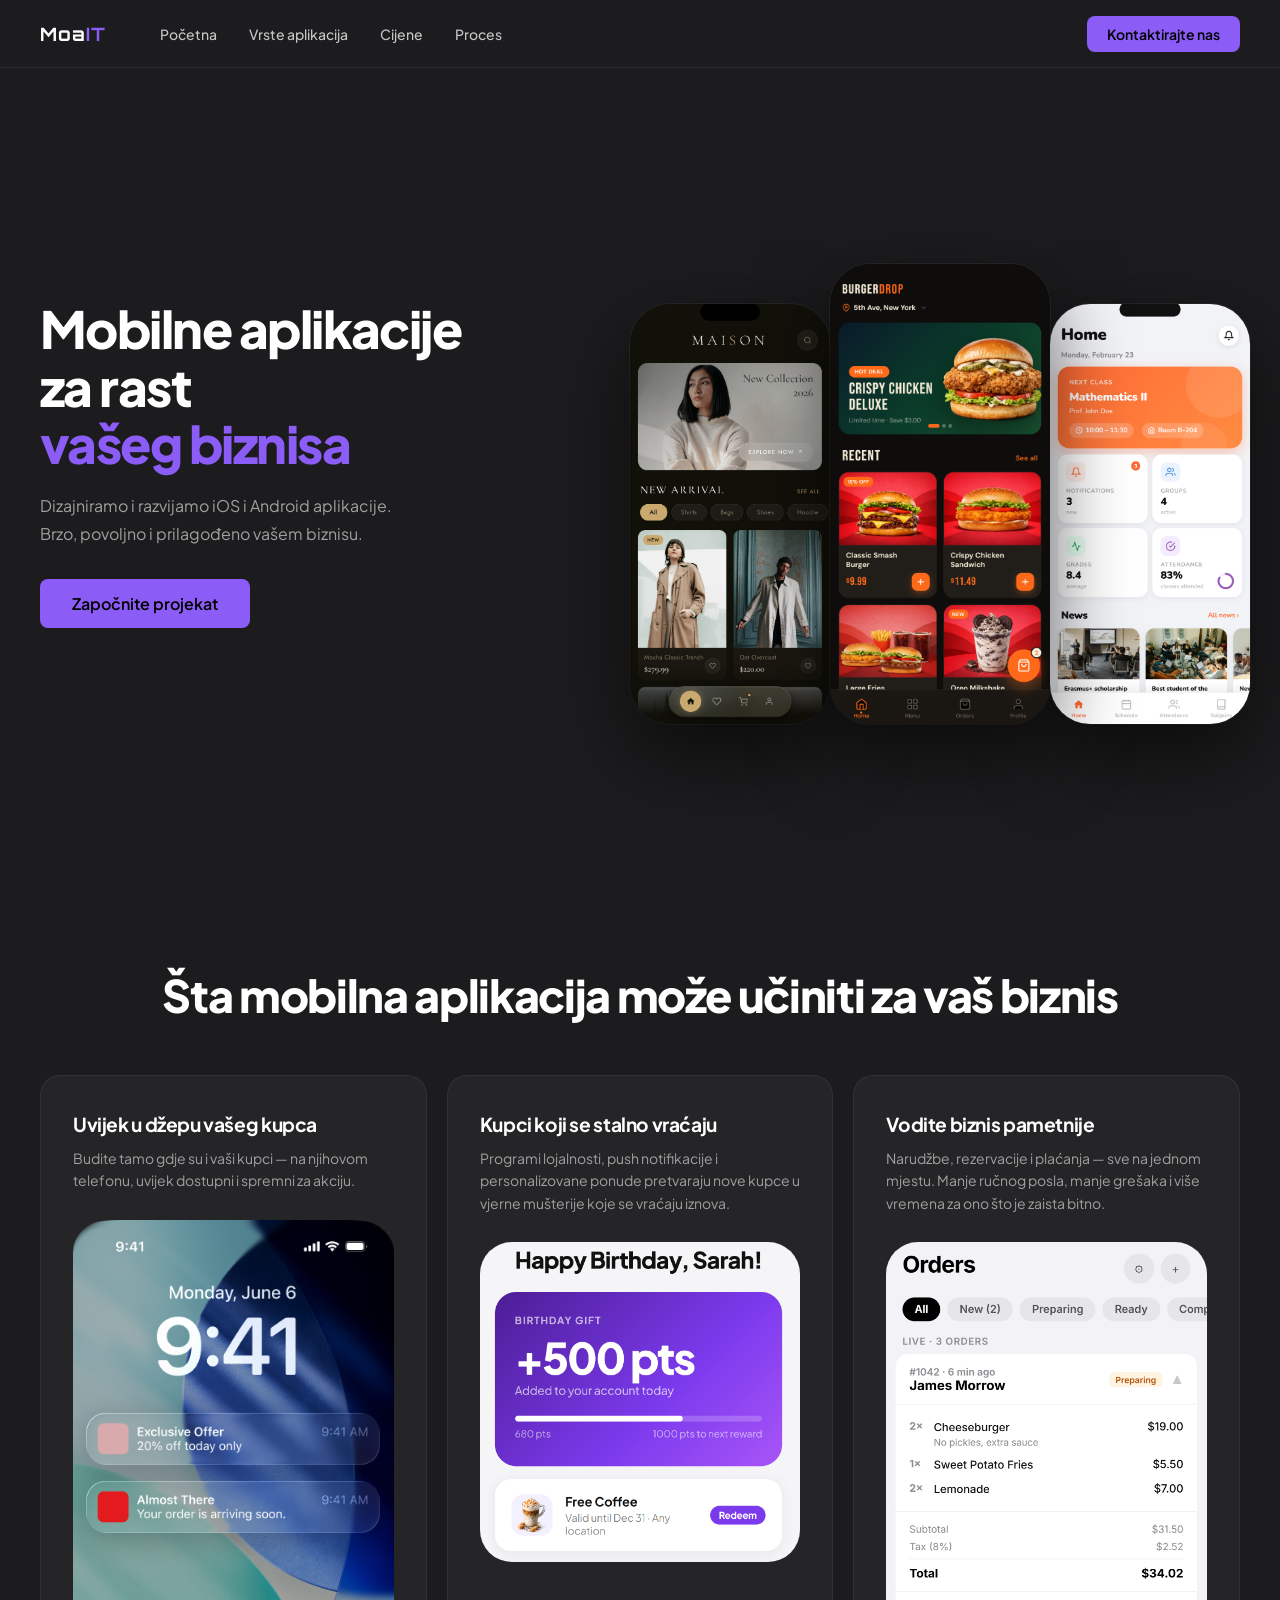
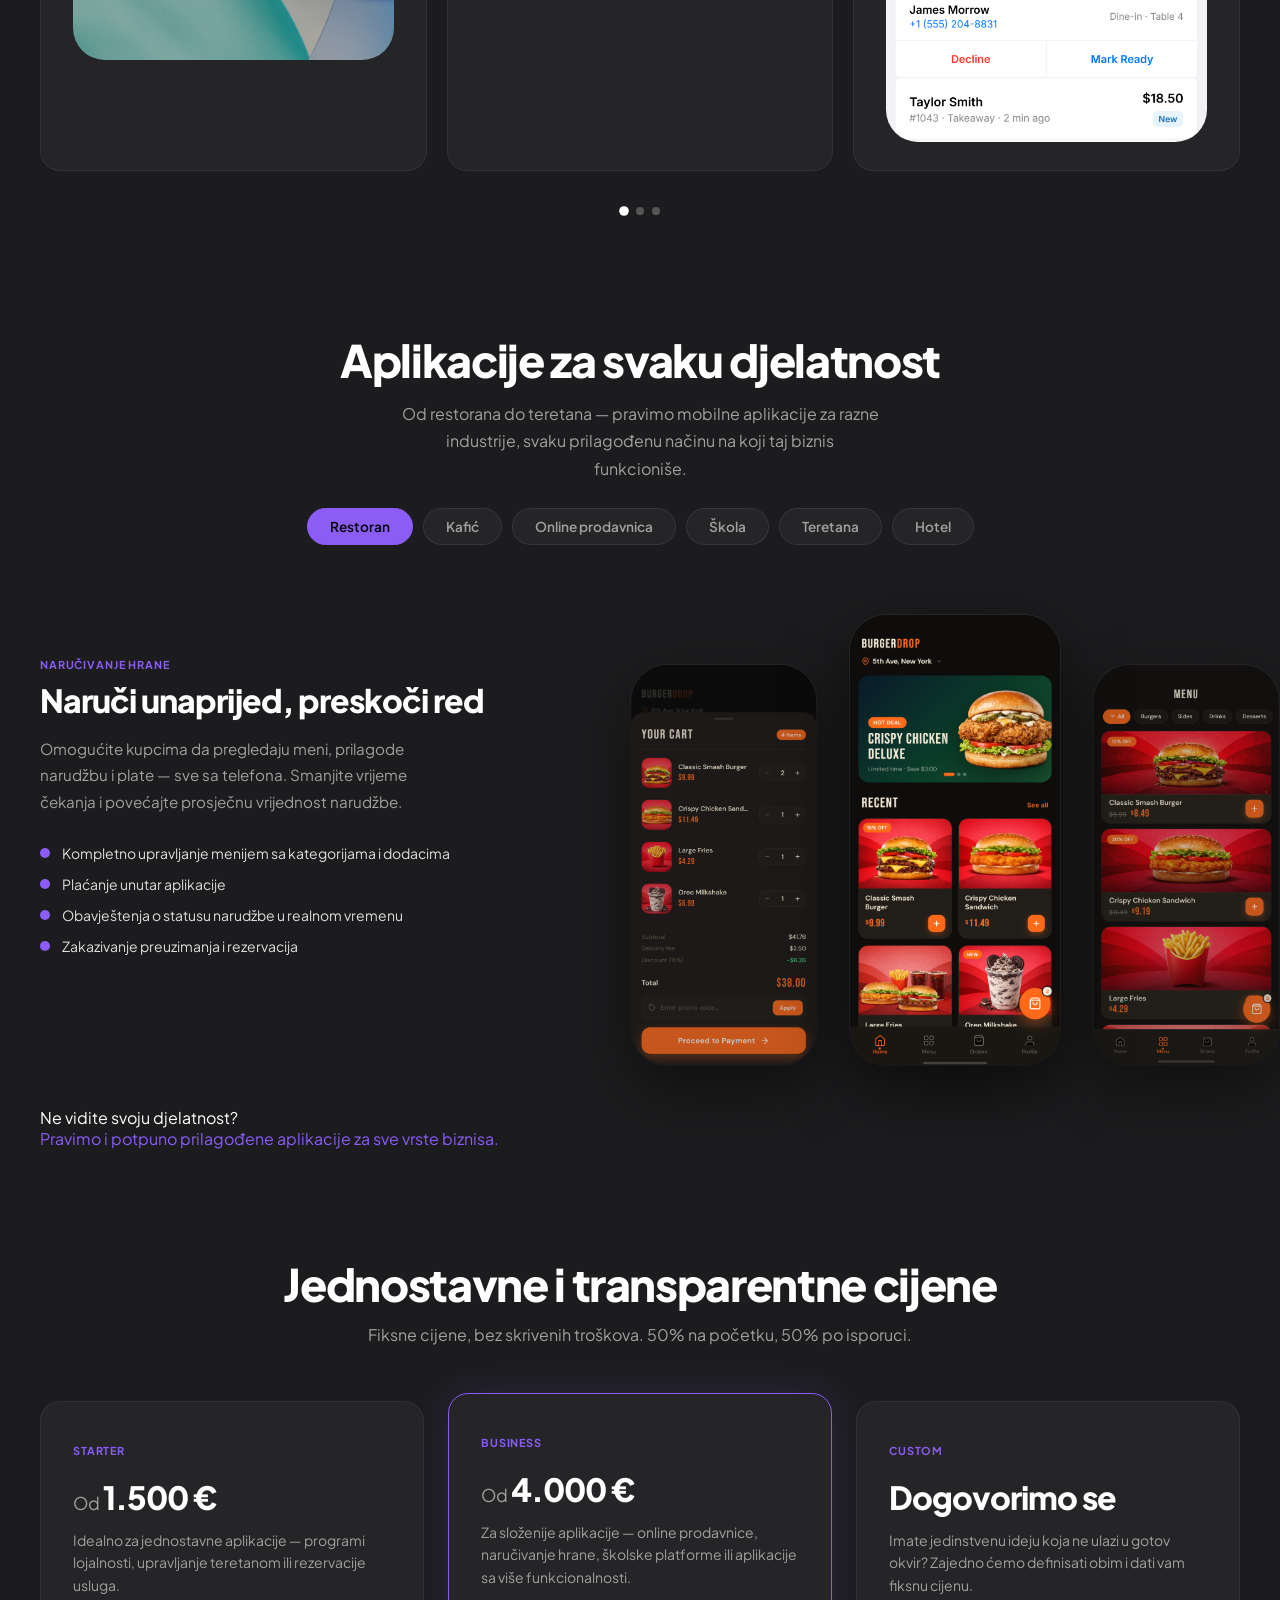
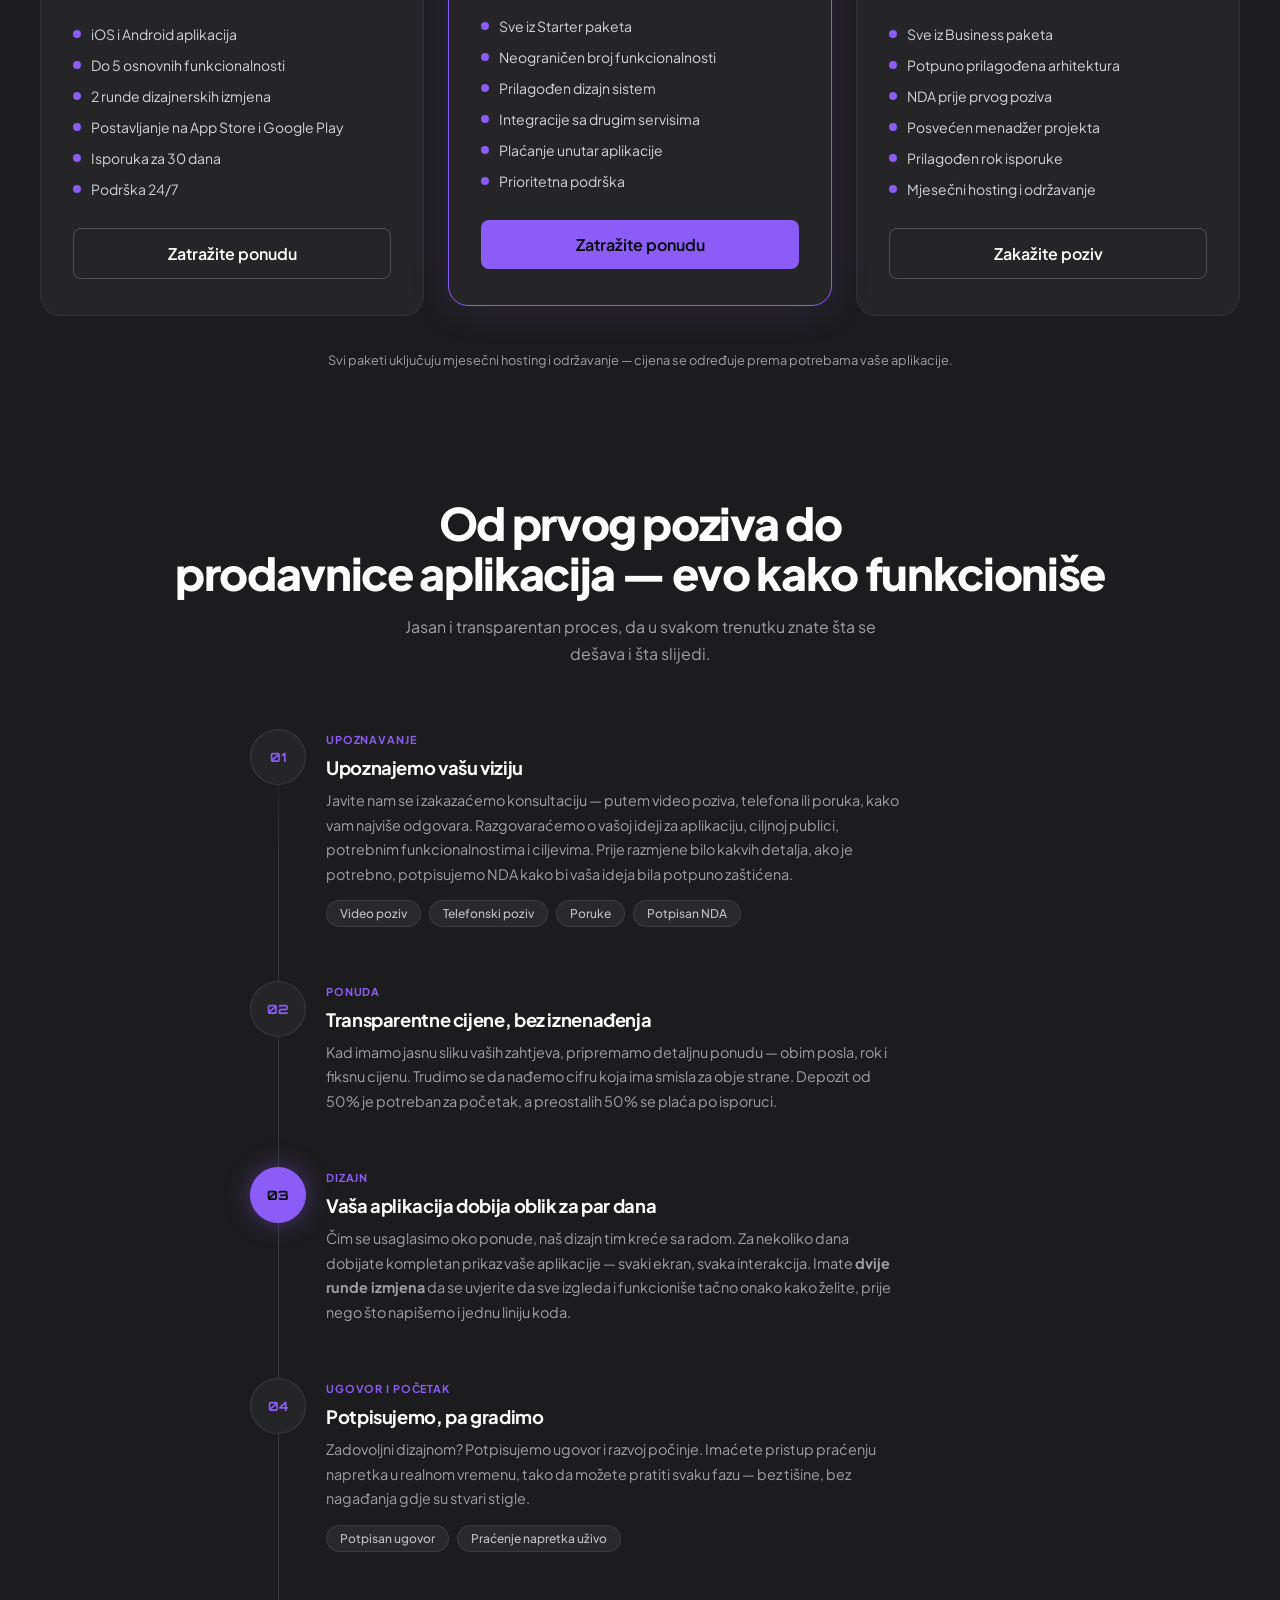
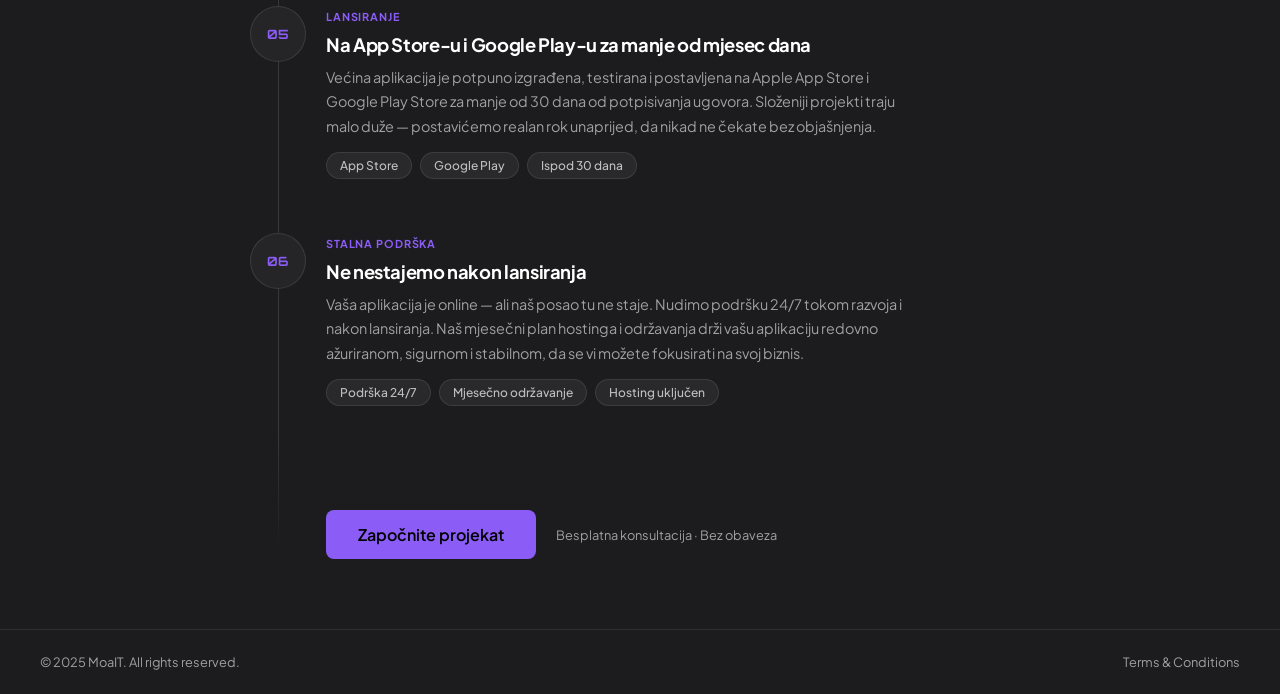
==== commit c9b8a33e: "fin" ====
--- a/index.html
+++ b/index.html
@@ -327,7 +327,7 @@
       </div>
 
     </div><!-- /showcase-panels -->
-    <p><br>Ne vidite svoju djelatnost? <br><span style="color:var(--accent)">Pravimo i potpuno prilagođene aplikacije za
+    <p><br><br>Ne vidite svoju djelatnost? <br><span style="color:var(--accent)">Pravimo i potpuno prilagođene aplikacije za
         sve vrste biznisa.</span></p>
   </section>
 
@@ -520,7 +520,7 @@
     <div class="footer-inner">
       <p>&copy; 2025 MoaIT. All rights reserved.</p>
       <div style="display:flex;gap:20px;align-items:center;">
-        <a href="terms.html">Terms & Conditions</a>
+        <a href="/terms/">Terms & Conditions</a>
       </div>
     </div>
   </footer>
--- a/styles.css
+++ b/styles.css
@@ -730,7 +730,7 @@
    PRICING
 ────────────────────────────────────────────── */
 .pricing {
-  padding: 100px 40px;
+  padding: 60px 40px;
   max-width: 1280px;
   margin: 0 auto;
 }
@@ -1358,7 +1358,11 @@
 
 html {
   scroll-behavior: smooth;
-  scroll-padding-top: var(--nav-h);
+  scroll-padding-top: calc(var(--nav-h) - 80px);
+}
+
+#home {
+  scroll-margin-top: 80px;
 }
 
 /* ──────────────────────────────────────────────
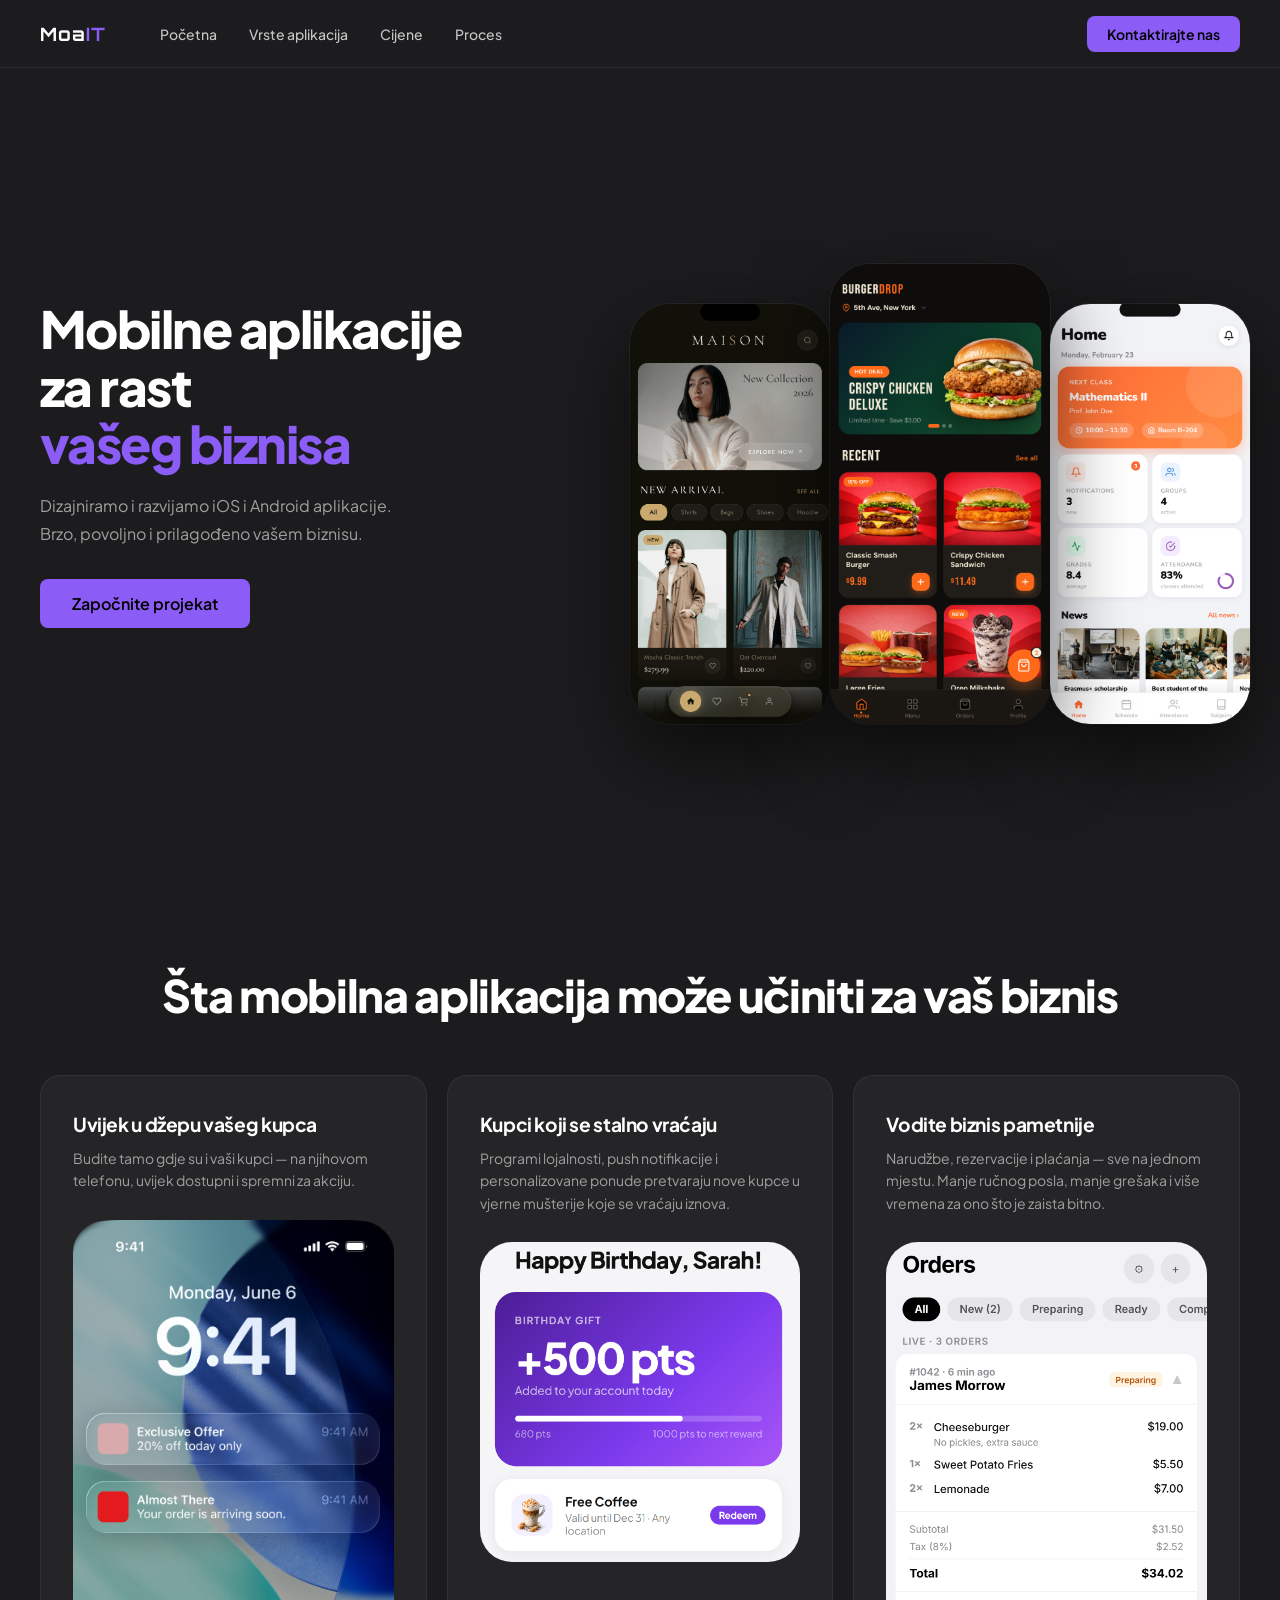
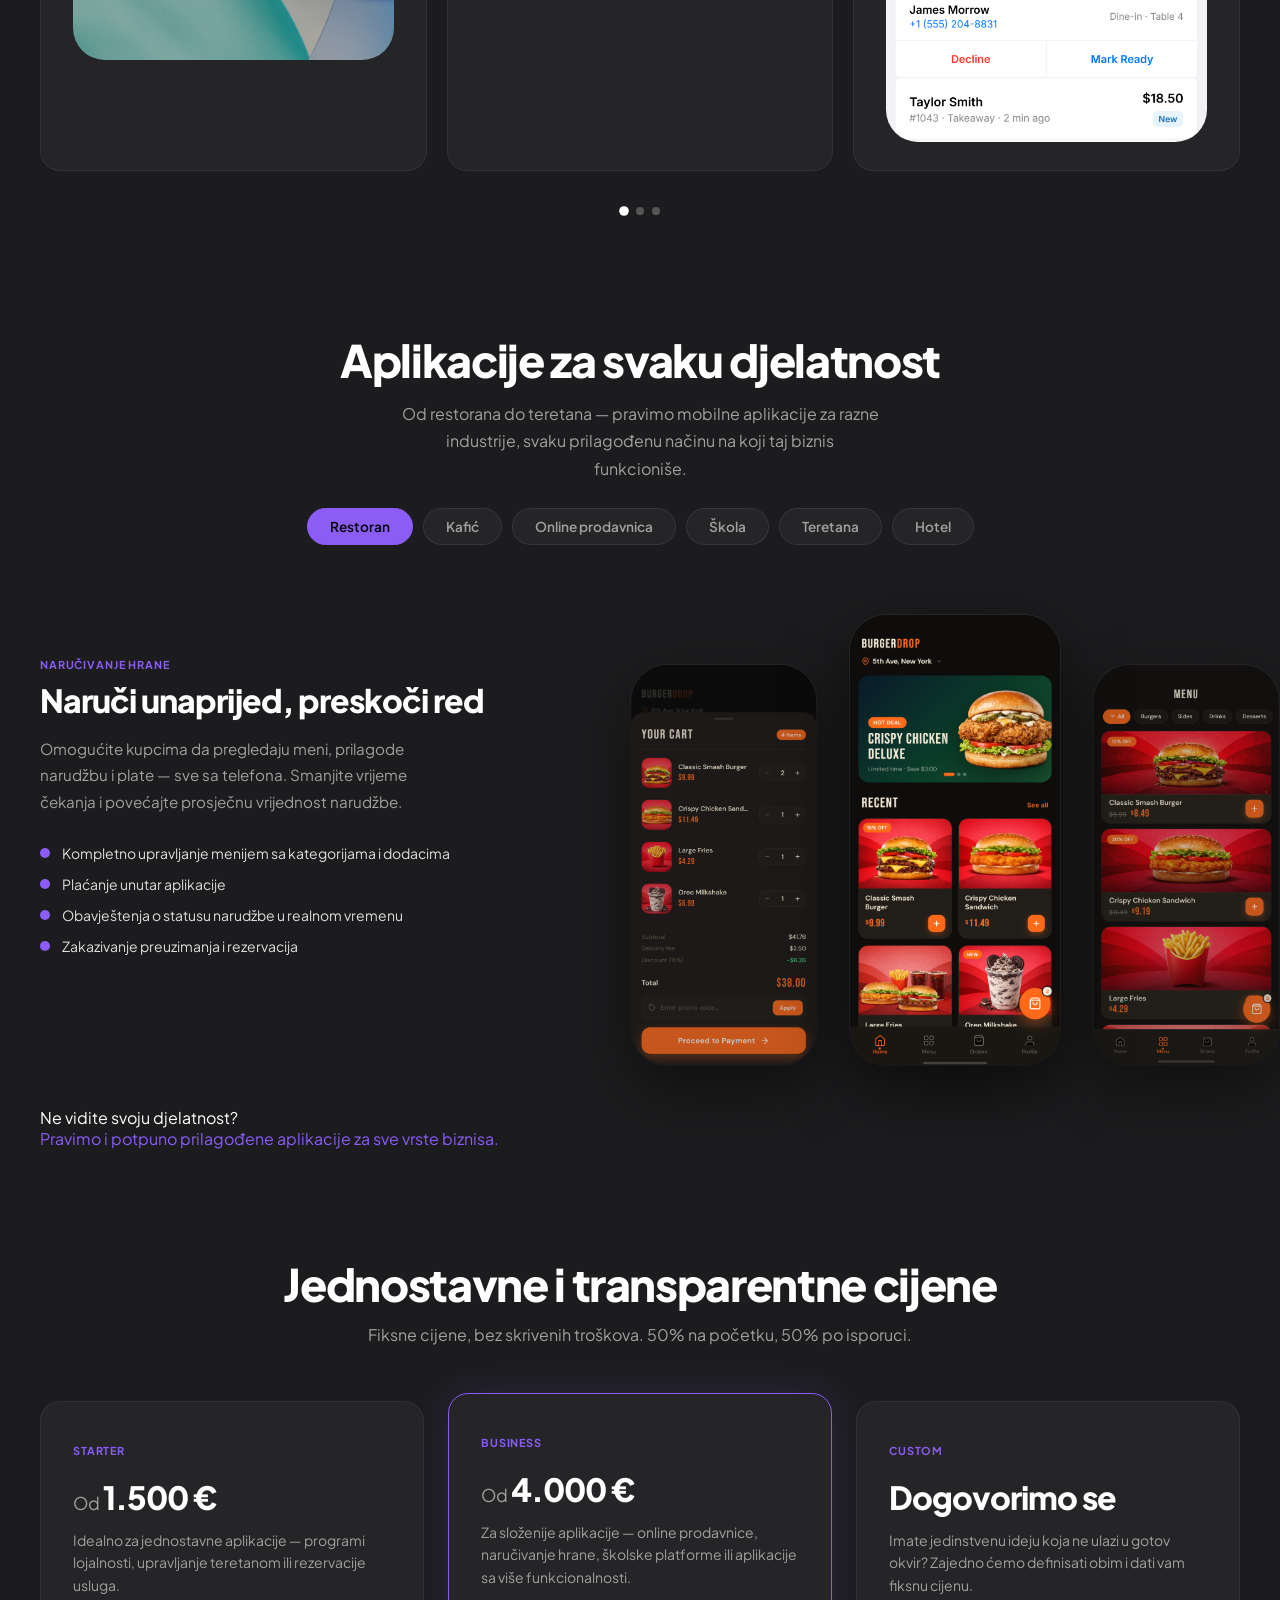
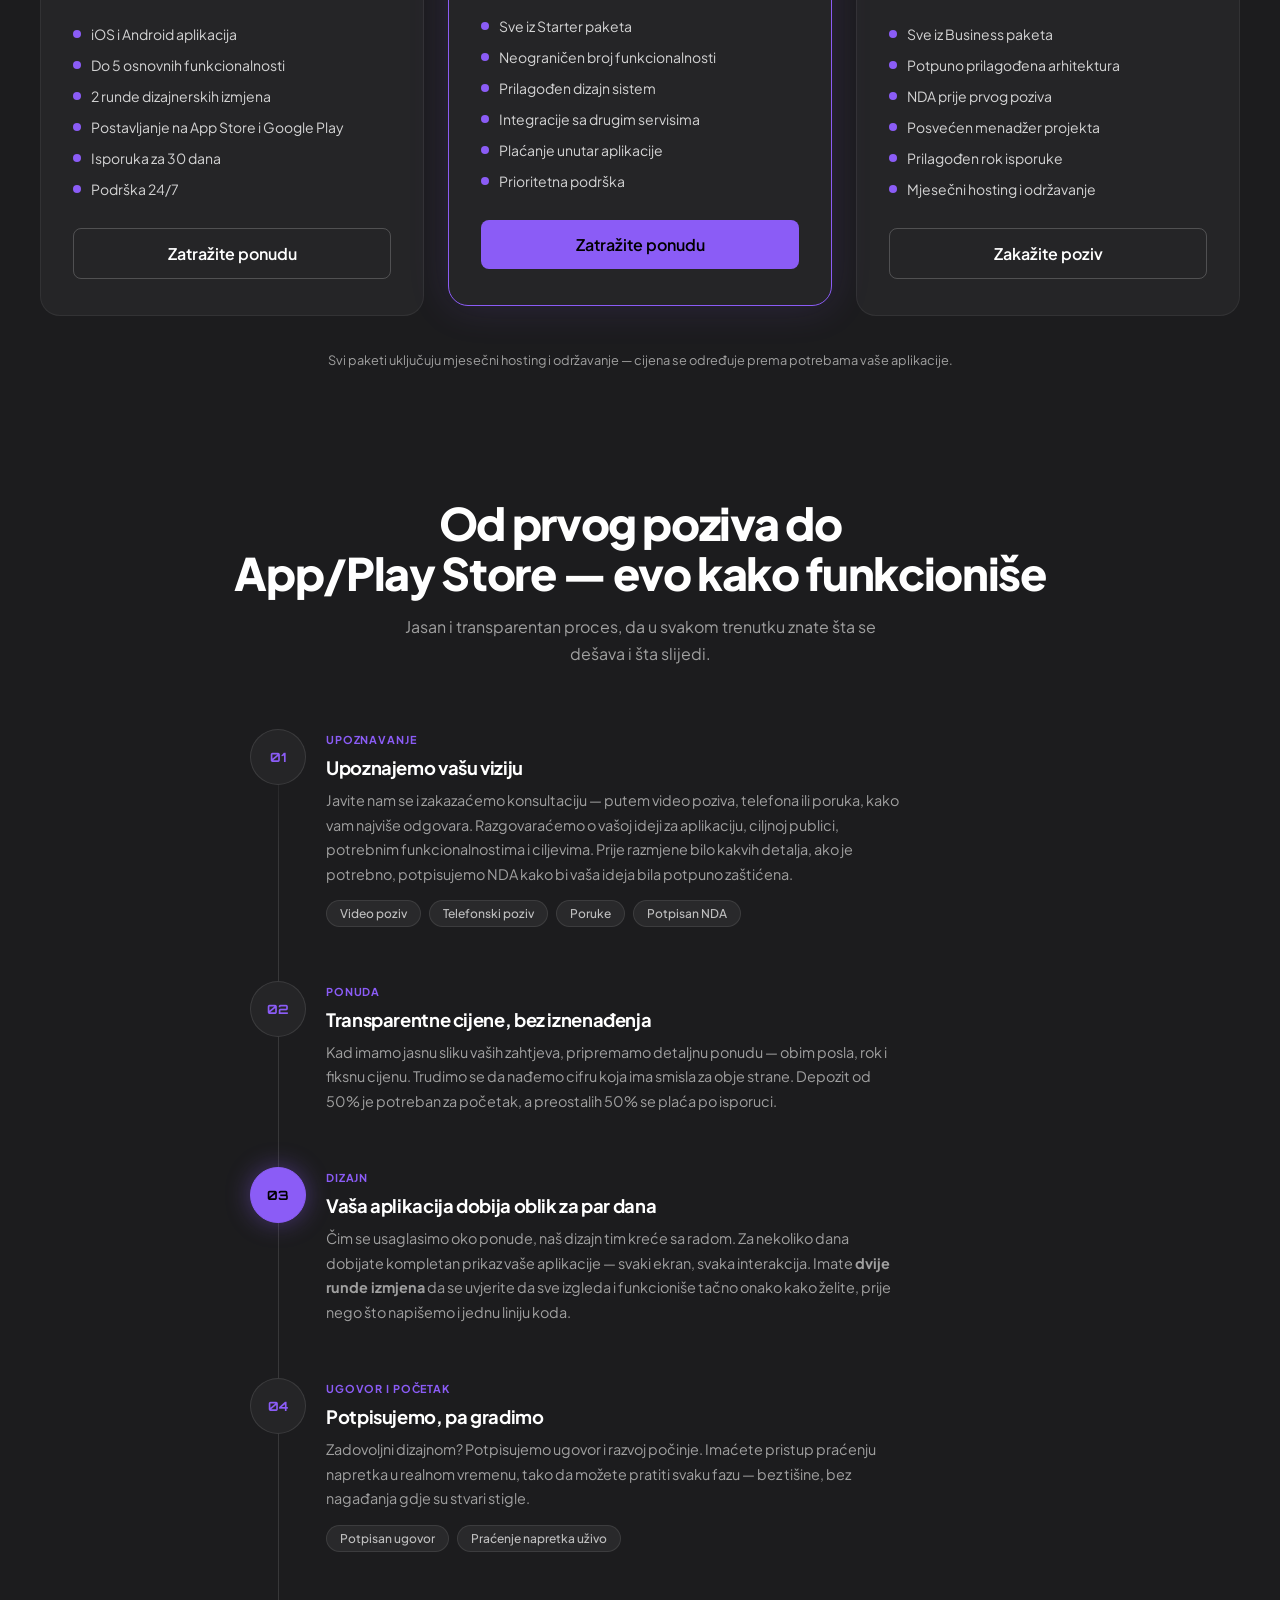
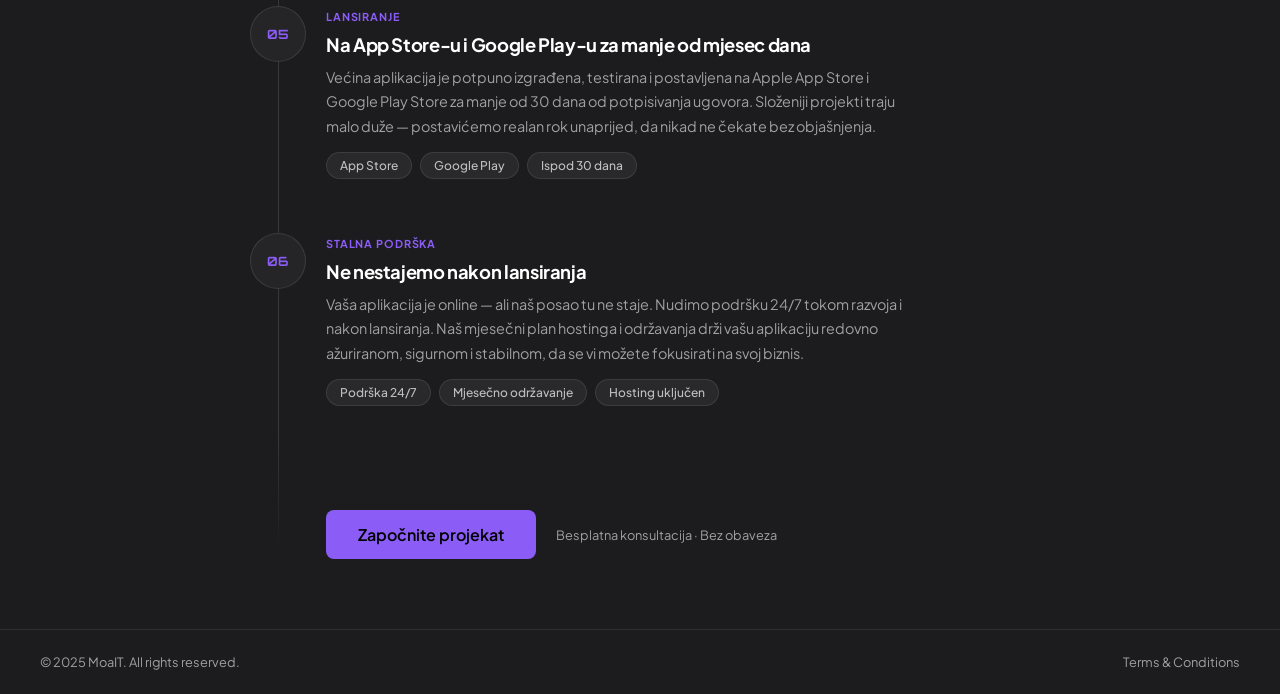
==== commit ad51e872: "q" ====
--- a/index.html
+++ b/index.html
@@ -15,6 +15,18 @@
 
   <link rel="stylesheet" href="styles.css" />
   <script src="https://challenges.cloudflare.com/turnstile/v0/api.js" async defer></script>
+
+  <link rel="icon" href="/favicon.ico">
+
+  <link rel="icon" type="image/png" sizes="32x32" href="/favicon-32x32.png">
+  <link rel="icon" type="image/png" sizes="16x16" href="/favicon-16x16.png">
+  
+  <link rel="icon" type="image/png" sizes="192x192" href="/android-chrome-192x192.png">
+  <link rel="icon" type="image/png" sizes="512x512" href="/android-chrome-512x512.png">
+
+  <link rel="apple-touch-icon" sizes="180x180" href="/apple-touch-icon.png">
+
+  <link rel="manifest" href="/site.webmanifest">
 </head>
 
 <body>
@@ -327,7 +339,8 @@
       </div>
 
     </div><!-- /showcase-panels -->
-    <p><br><br>Ne vidite svoju djelatnost? <br><span style="color:var(--accent)">Pravimo i potpuno prilagođene aplikacije za
+    <p><br><br>Ne vidite svoju djelatnost? <br><span style="color:var(--accent)">Pravimo i potpuno prilagođene
+        aplikacije za
         sve vrste biznisa.</span></p>
   </section>
 
@@ -413,7 +426,7 @@
   <section class="process" id="process">
 
     <div class="process-header">
-      <h2 class="section-title">Od prvog poziva do<br>prodavnice aplikacija — evo kako funkcioniše</h2>
+      <h2 class="section-title">Od prvog poziva do<br>App/Play Store — evo kako funkcioniše</h2>
       <p>Jasan i transparentan proces, da u svakom trenutku znate šta se dešava i šta slijedi.</p>
     </div>
 
--- a/styles.css
+++ b/styles.css
@@ -47,6 +47,13 @@
   overflow-x: hidden;
 }
 
+body.popup-open {
+  position: fixed;
+  width: 100%;
+  overflow: hidden;
+  touch-action: none;
+  -webkit-overflow-scrolling: none;
+}
 
 /* ──────────────────────────────────────────────
    2. GLOBAL / SHARED
@@ -1182,12 +1189,16 @@
   backdrop-filter: blur(6px);
   z-index: 200;
   display: flex;
-  align-items: center;
+  align-items: flex-start;
   justify-content: center;
   padding: 24px;
+  padding-bottom: env(safe-area-inset-bottom, 24px);
   opacity: 0;
   pointer-events: none;
   transition: opacity 0.25s ease;
+  overflow-y: auto;
+  -webkit-overflow-scrolling: touch;
+  overscroll-behavior: contain;
 }
 
 .popup-overlay.open {
@@ -1205,6 +1216,8 @@
   position: relative;
   transform: translateY(20px);
   transition: transform 0.25s ease;
+  margin: auto 0;
+  flex-shrink: 0;
 }
 
 .popup-overlay.open .popup {
@@ -1275,7 +1288,7 @@
 .popup-field input,
 .popup-field textarea {
   font-family: inherit;
-  font-size: 0.9rem;
+  font-size: 16px;
   color: #fff;
   background: rgba(255, 255, 255, 0.05);
   border: 1px solid rgba(255, 255, 255, 0.1);
@@ -1309,11 +1322,17 @@
 
 @media (max-width: 520px) {
   .popup {
-    padding: 32px 24px;
+    padding: 28px 20px;
+    border-radius: 20px;
   }
 
   .popup-row {
     grid-template-columns: 1fr;
+  }
+
+  .popup-overlay {
+    padding: 12px;
+    padding-bottom: calc(12px + env(safe-area-inset-bottom, 0px));
   }
 }
 
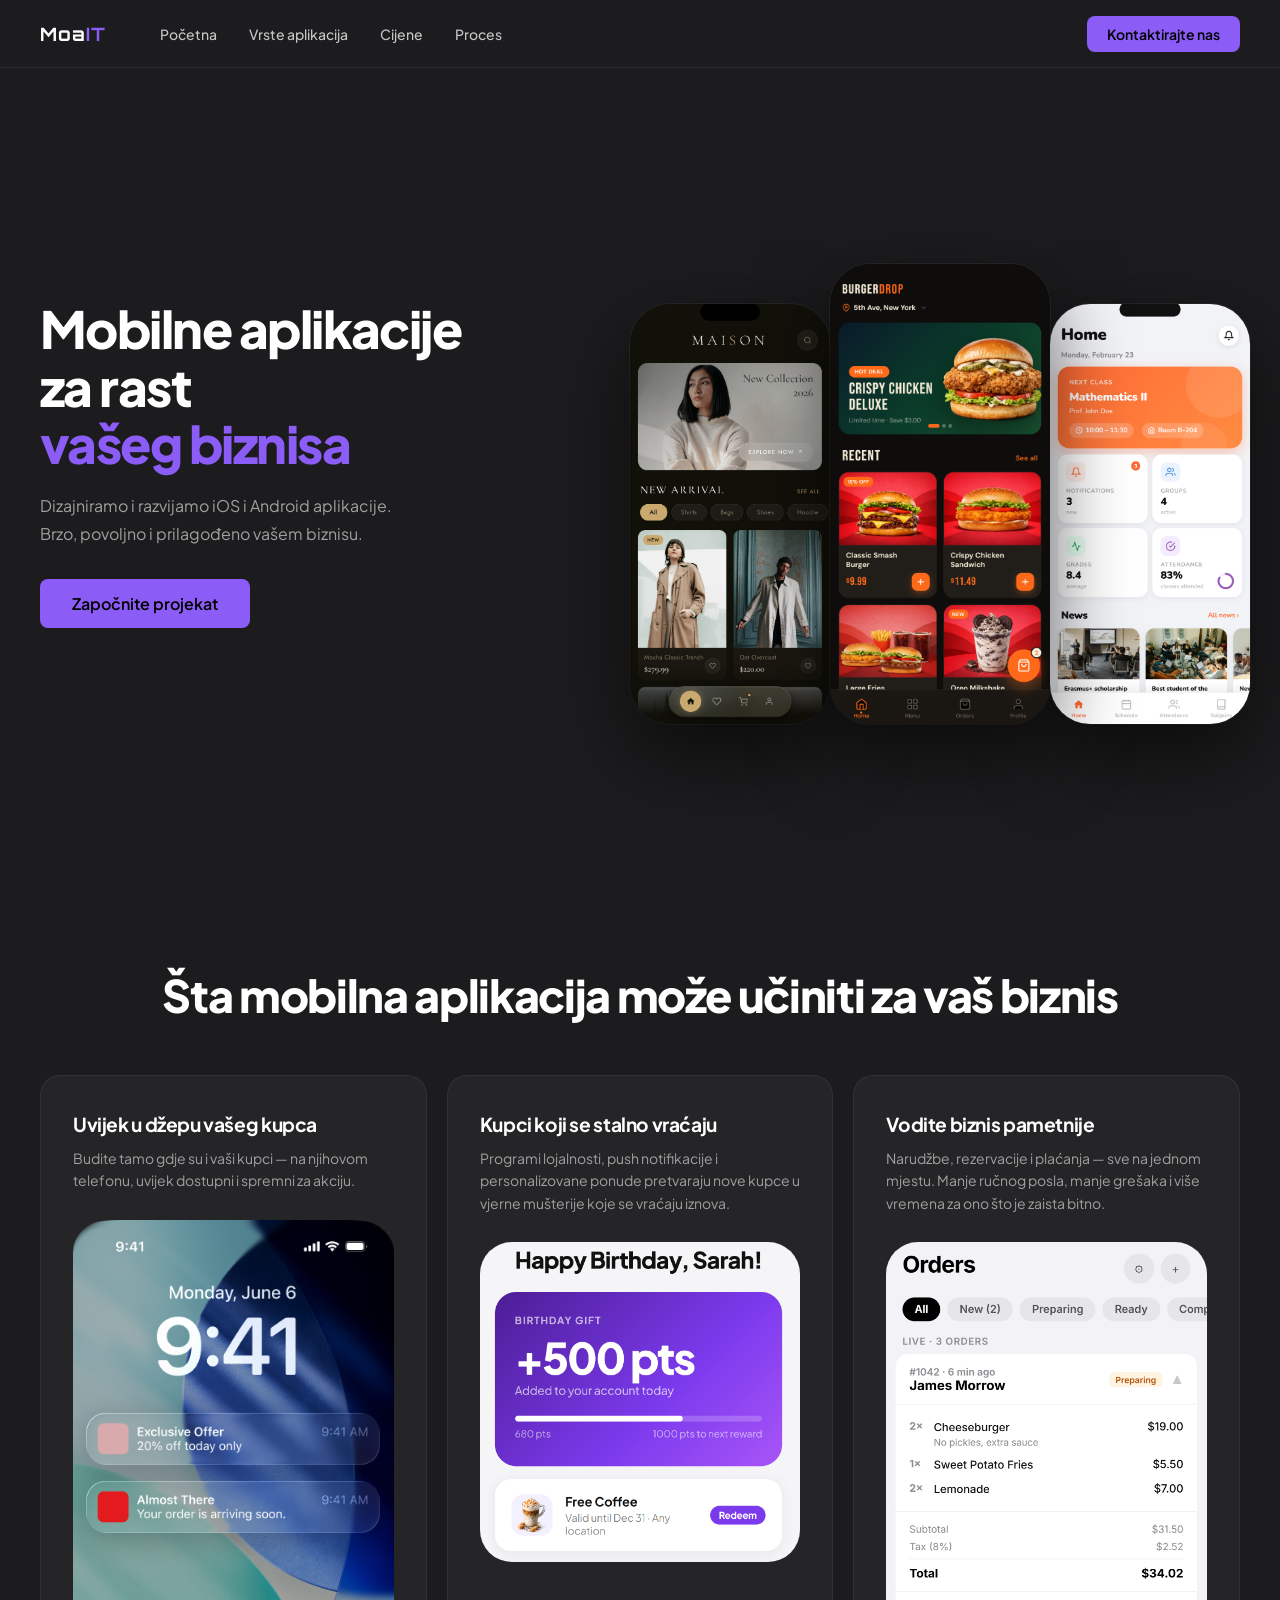
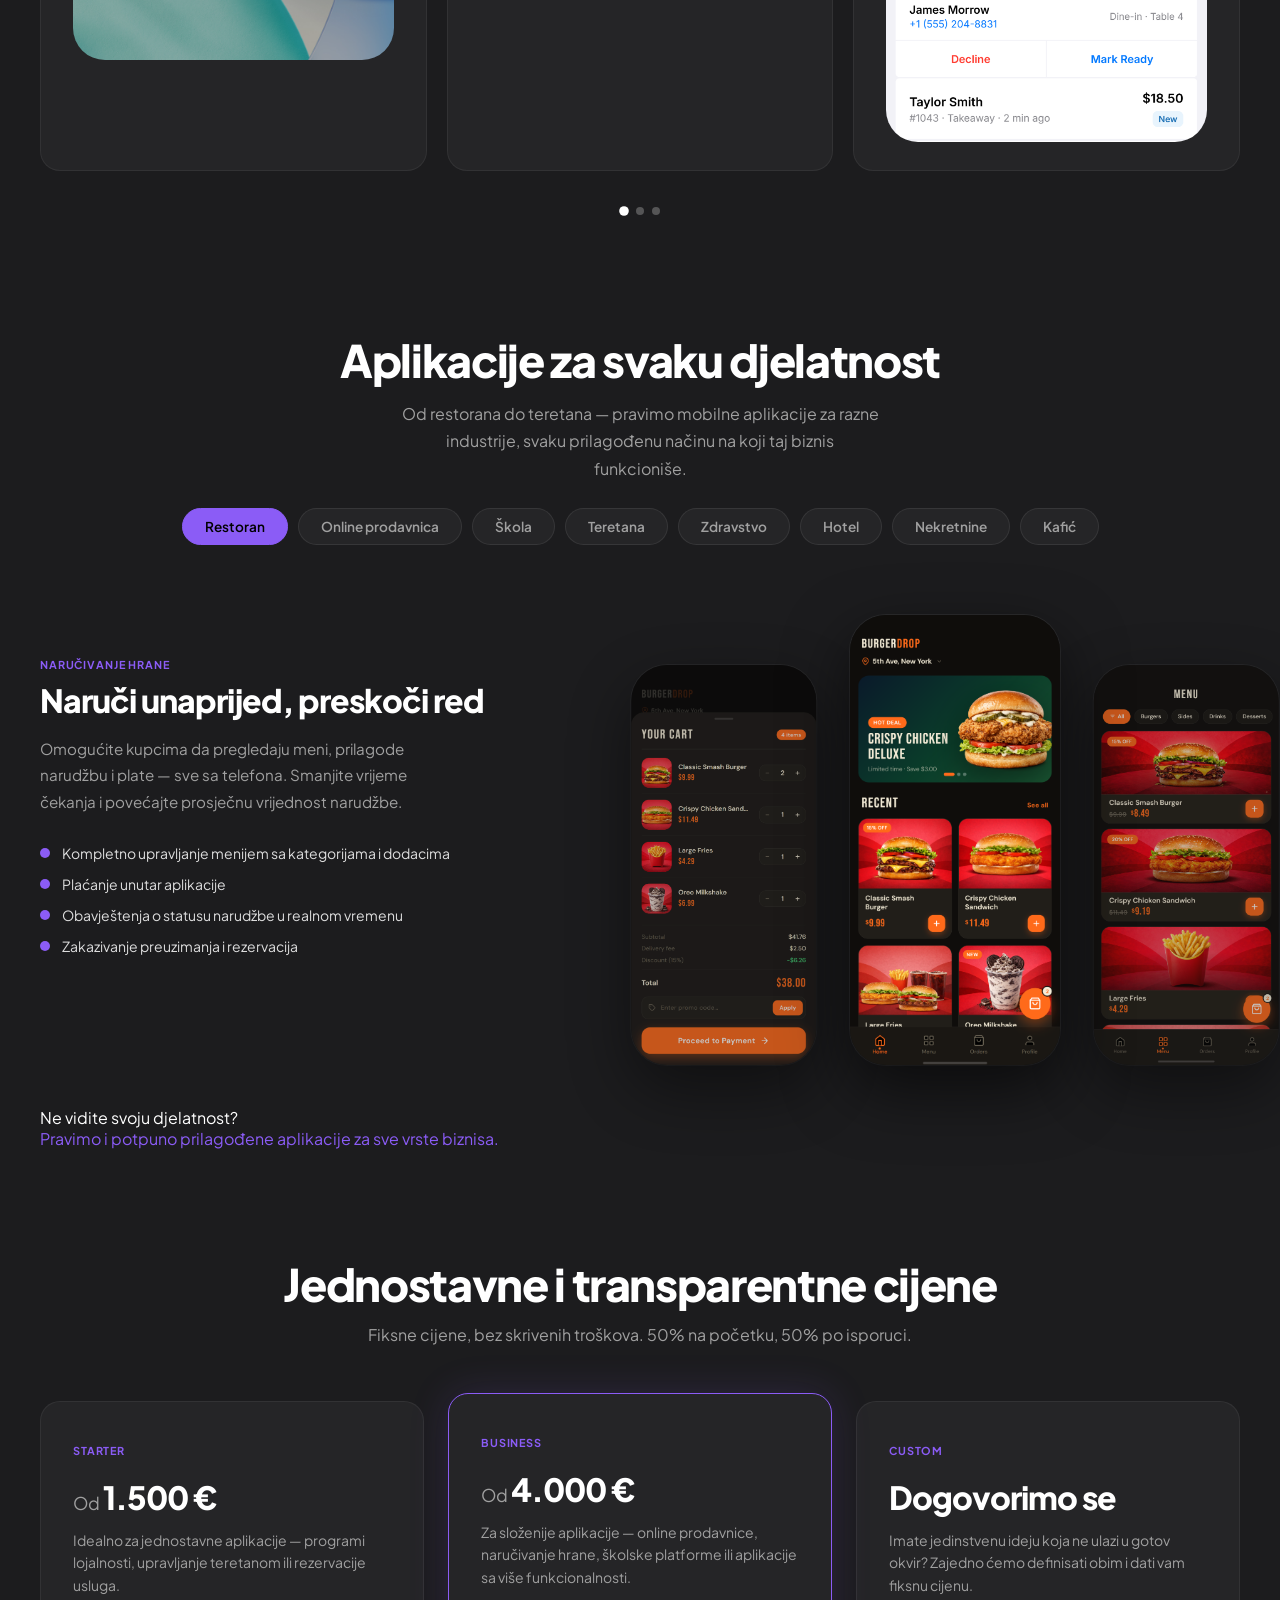
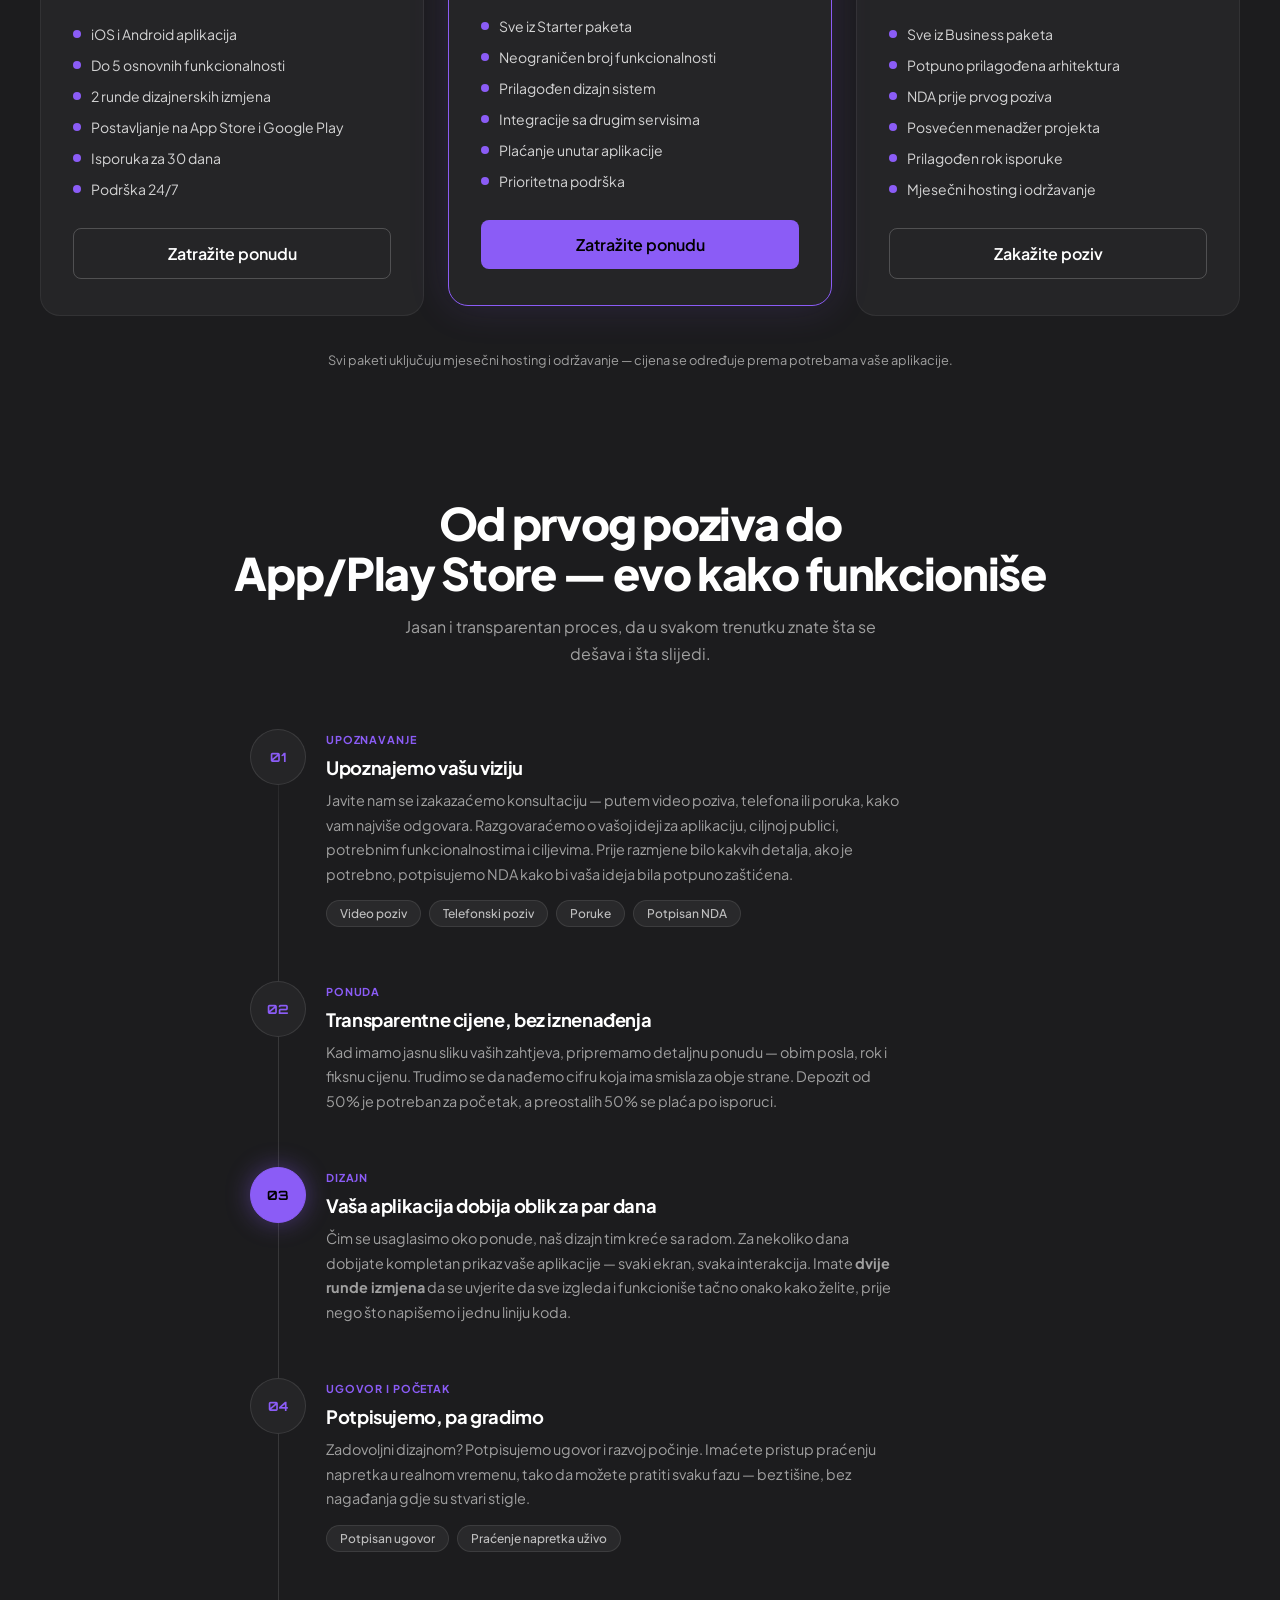
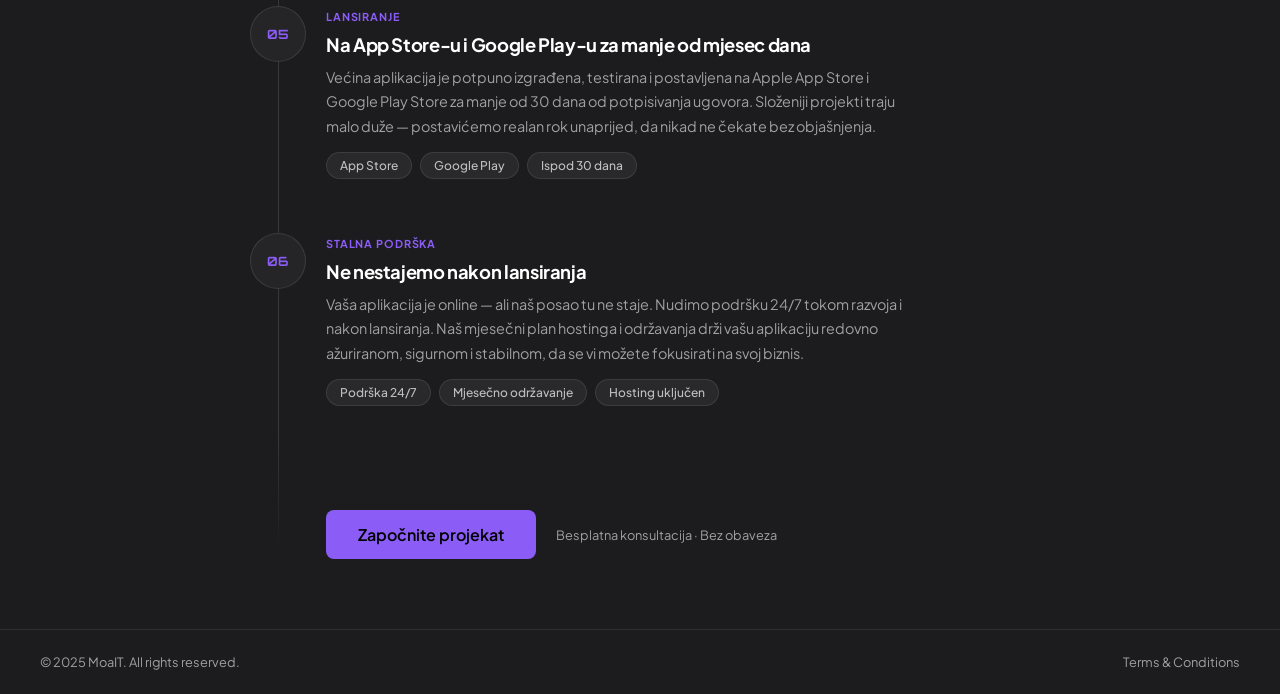
==== commit 225de687: "2 new apps: Healthcare and RealEstate" ====
--- a/index.html
+++ b/index.html
@@ -86,10 +86,10 @@
       <button class="btn-primary btn-large">Započnite projekat</button>
     </div>
 
-    <!-- Rotating phone carousel — images swapped every 3s via JS -->
+    <!-- Rotating phone carousel — 8 phones, images swapped every 3s via JS -->
     <div class="hero-phones">
       <div class="phone pos-far-hidden-left">
-        <img src="hotel home.png" alt="Hotel app screenshot" />
+        <img src="hotel home.png" alt="Prikaz hotelske aplikacije" />
       </div>
       <div class="phone pos-hidden-left">
         <img src="gym home 2.png" alt="Prikaz aplikacije za teretanu" />
@@ -105,6 +105,12 @@
       </div>
       <div class="phone pos-hidden-right">
         <img src="Group 4.png" alt="Prikaz aplikacije" />
+      </div>
+      <div class="phone pos-far-hidden-right">
+        <img src="doc 1.png" alt="Prikaz medicinske aplikacije" />
+      </div>
+      <div class="phone pos-far-hidden-right-2">
+        <img src="rest 1.png" alt="Prikaz aplikacije za nekretnine" />
       </div>
     </div>
 
@@ -203,11 +209,13 @@
     <!-- Tab pills -->
     <div class="showcase-tabs">
       <button class="showcase-tab active" data-tab="food">Restoran</button>
-      <button class="showcase-tab" data-tab="loyalty">Kafić</button>
       <button class="showcase-tab" data-tab="ecom">Online prodavnica</button>
       <button class="showcase-tab" data-tab="school">Škola</button>
       <button class="showcase-tab" data-tab="gym">Teretana</button>
+      <button class="showcase-tab" data-tab="medical">Zdravstvo</button>
       <button class="showcase-tab" data-tab="hotel">Hotel</button>
+      <button class="showcase-tab" data-tab="realestate">Nekretnine</button>
+      <button class="showcase-tab" data-tab="loyalty">Kafić</button>
     </div>
 
     <div class="showcase-panels">
@@ -233,7 +241,133 @@
         </div>
       </div>
 
-      <!-- Loyalty -->
+      <!-- E-Commerce -->
+      <div class="showcase-panel" data-panel="ecom">
+        <div class="showcase-text">
+          <span class="tag">Online prodavnica</span>
+          <h3>Vaša radnja, u njihovom džepu</h3>
+          <p>Kupovina bez kompromisa. Premium iskustvo koje nadmašuje web sajt — brže, stabilnije i dizajnirano da
+            povećava prodaju.</p>
+          <ul class="feature-list">
+            <li>Katalog proizvoda sa pretragom, filterima i kolekcijama</li>
+            <li>Sigurno plaćanje sa sačuvanim metodama</li>
+            <li>Praćenje narudžbe od slanja do dostave</li>
+            <li>Lista želja, recenzije i personalizovane preporuke</li>
+          </ul>
+        </div>
+        <div class="showcase-phones">
+          <div class="sc-phone sc-left"><img src="clothes category.png" alt="" /></div>
+          <div class="sc-phone sc-center"><img src="clothes home.png" alt="" /></div>
+          <div class="sc-phone sc-right"><img src="clothes one product.png" alt="" /></div>
+        </div>
+      </div>
+
+      <!-- School -->
+      <div class="showcase-panel" data-panel="school">
+        <div class="showcase-text">
+          <span class="tag">Škola</span>
+          <h3>Učenici, roditelji i nastavnici — povezani u svakom trenutku</h3>
+          <p>Jedna aplikacija za cijelu školsku zajednicu. Obavještenja, rasporedi, ocjene i direktne poruke — sve na
+            jednom mjestu, dostupno kad god zatreba.</p>
+          <ul class="feature-list">
+            <li>Rasporedi časova, događaji i termini</li>
+            <li>Direktne poruke između roditelja, učenika i osoblja</li>
+            <li>Ocjene, zadaci i evidencija prisustva</li>
+            <li>Push obavještenja za cijelu školu ili pojedinačne razrede</li>
+          </ul>
+        </div>
+        <div class="showcase-phones">
+          <div class="sc-phone sc-left"><img src="Group 7.png" alt="" /></div>
+          <div class="sc-phone sc-center"><img src="Group 3.png" alt="" /></div>
+          <div class="sc-phone sc-right"><img src="Group 9.png" alt="" /></div>
+        </div>
+      </div>
+
+      <!-- Gym -->
+      <div class="showcase-panel" data-panel="gym">
+        <div class="showcase-text">
+          <span class="tag">Teretana</span>
+          <h3>Lični fitnes centar svakog člana</h3>
+          <p>Pružite članovima premium iskustvo van teretane. Rezervacije časova, planovi treninga, praćenje napretka i
+            upravljanje članarinama — sve u jednoj brendiranoj aplikaciji.</p>
+          <ul class="feature-list">
+            <li>Digitalna članska karta sa QR kodom za pristup</li>
+            <li>Praćenje ličnog napretka i dnevnik treninga</li>
+            <li>Planovi članarine i plaćanje pretplate u aplikaciji</li>
+            <li>Raspored treninga i rezervacija jednim klikom</li>
+          </ul>
+        </div>
+        <div class="showcase-phones">
+          <div class="sc-phone sc-left"><img src="gym welcome.png" alt="" /></div>
+          <div class="sc-phone sc-center"><img src="gym home 2.png" alt="" /></div>
+          <div class="sc-phone sc-right"><img src="gym 2.png" alt="" /></div>
+        </div>
+      </div>
+
+      <!-- Medical / Zdravstvo -->
+      <div class="showcase-panel" data-panel="medical">
+        <div class="showcase-text">
+          <span class="tag">Zdravstvo</span>
+          <h3>Zdravstvena njega na dohvat ruke vašim pacijentima</h3>
+          <p>Moderno iskustvo za pacijente klinika, bolnica i privatnih ordinacija. Zakazivanje pregleda, pretraga
+            ljekara, praćenje zdravlja i medicinska dokumentacija — sve u jednoj brendiranoj aplikaciji.</p>
+          <ul class="feature-list">
+            <li>Pretraga ljekara sa filterima po specijalnosti i ocjenama</li>
+            <li>Zakazivanje termina u realnom vremenu sa integracijom kalendara</li>
+            <li>Kontrolna tabla za praćenje zdravlja — lijekovi, puls, vitalni znaci</li>
+            <li>Push podsjetnici za zakazane preglede i uzimanje lijekova</li>
+          </ul>
+        </div>
+        <div class="showcase-phones">
+          <div class="sc-phone sc-left"><img src="doc 1.png" alt="" /></div>
+          <div class="sc-phone sc-center"><img src="doc 2.png" alt="" /></div>
+          <div class="sc-phone sc-right"><img src="doc 3.png" alt="" /></div>
+        </div>
+      </div>
+
+      <!-- Hotel i ugostiteljstvo -->
+      <div class="showcase-panel" data-panel="hotel">
+        <div class="showcase-text">
+          <span class="tag">Hotel i ugostiteljstvo</span>
+          <h3>Iskustvo gosta, osmišljeno na nov način</h3>
+          <p>Potpuni digitalni pomoćnik za hotele, odmarališta i apartmane. Check-in, naručivanje sobnih usluga,
+            rezervacije spa-a, mapa resorta, događaji i FAQ za goste — sve dostupno direktno sa telefona.</p>
+          <ul class="feature-list">
+            <li>Digitalni check-in/check-out sa sobnim ključem preko QR koda</li>
+            <li>Naručivanje sobnih usluga, čišćenje i prijava problema</li>
+            <li>Rezervacije masaža, saune i drugih usluga sa kompletnim cijenama</li>
+            <li>Interaktivna mapa resorta i kalendar događaja hotela</li>
+          </ul>
+        </div>
+        <div class="showcase-phones">
+          <div class="sc-phone sc-left"><img src="hotel spa.png" alt="" /></div>
+          <div class="sc-phone sc-center"><img src="hotel home.png" alt="" /></div>
+          <div class="sc-phone sc-right"><img src="hotel room.png" alt="" /></div>
+        </div>
+      </div>
+
+      <!-- Real Estate / Nekretnine -->
+      <div class="showcase-panel" data-panel="realestate">
+        <div class="showcase-text">
+          <span class="tag">Nekretnine</span>
+          <h3>Nekretnine pretražene, razgledanja zakazana</h3>
+          <p>Ponudite kupcima i zakupcima premium iskustvo pretrage nekretnina. Oglasi, filteri, kontakt sa agentom
+            i zakazivanje razgledanja — sve sa telefona, gdje god da se nalaze.</p>
+          <ul class="feature-list">
+            <li>Oglasi nekretnina sa fotografijama, specifikacijama i cijenama</li>
+            <li>Napredni filteri pretrage — lokacija, cijena, broj soba, tip</li>
+            <li>Zakazivanje razgledanja i slanje poruka agentu jednim klikom</li>
+            <li>Sačuvani favoriti i push obavještenja za nove oglase</li>
+          </ul>
+        </div>
+        <div class="showcase-phones">
+          <div class="sc-phone sc-left"><img src="rest 1.png" alt="" /></div>
+          <div class="sc-phone sc-center"><img src="rest 2.png" alt="" /></div>
+          <div class="sc-phone sc-right"><img src="rest 3.png" alt="" /></div>
+        </div>
+      </div>
+
+      <!-- Loyalty / Kafić -->
       <div class="showcase-panel" data-panel="loyalty">
         <div class="showcase-text">
           <span class="tag">Kafić</span>
@@ -251,90 +385,6 @@
           <div class="sc-phone sc-left"><img src="Group 8.png" alt="" /></div>
           <div class="sc-phone sc-center"><img src="Group 4.png" alt="" /></div>
           <div class="sc-phone sc-right"><img src="Group 6.png" alt="" /></div>
-        </div>
-      </div>
-
-      <!-- E-Commerce -->
-      <div class="showcase-panel" data-panel="ecom">
-        <div class="showcase-text">
-          <span class="tag">Online prodavnica</span>
-          <h3>Vaša radnja, u njihovom džepu</h3>
-          <p>Kupovina bez kompromisa. Premium iskustvo koje nadmašuje web sajt — brže, stabilnije i dizajnirano da
-            povećava prodaju.</p>
-          <ul class="feature-list">
-            <li>Katalog proizvoda sa pretragom, filterima i kolekcijama</li>
-            <li>Sigurno plaćanje sa sačuvanim metodama</li>
-            <li>Praćenje narudžbe od slanja do dostave</li>
-            <li>Lista želja, recenzije i personalizovane preporuke</li>
-          </ul>
-        </div>
-        <div class="showcase-phones">
-          <div class="sc-phone sc-left"><img src="clothes category.png" alt="" /></div>
-          <div class="sc-phone sc-center"><img src="clothes home.png" alt="" /></div>
-          <div class="sc-phone sc-right"><img src="clothes one product.png" alt="" /></div>
-        </div>
-      </div>
-
-      <!-- School -->
-      <div class="showcase-panel" data-panel="school">
-        <div class="showcase-text">
-          <span class="tag">Škola</span>
-          <h3>Učenici, roditelji i nastavnici — povezani u svakom trenutku</h3>
-          <p>Jedna aplikacija za cijelu školsku zajednicu. Obavještenja, rasporedi, ocjene i direktne poruke — sve na
-            jednom mjestu, dostupno kad god zatreba.</p>
-          <ul class="feature-list">
-            <li>Rasporedi časova, događaji i termini</li>
-            <li>Direktne poruke između roditelja, učenika i osoblja</li>
-            <li>Ocjene, zadaci i evidencija prisustva</li>
-            <li>Push obavještenja za cijelu školu ili pojedinačne razrede</li>
-          </ul>
-        </div>
-        <div class="showcase-phones">
-          <div class="sc-phone sc-left"><img src="Group 7.png" alt="" /></div>
-          <div class="sc-phone sc-center"><img src="Group 3.png" alt="" /></div>
-          <div class="sc-phone sc-right"><img src="Group 9.png" alt="" /></div>
-        </div>
-      </div>
-
-      <!-- Gym -->
-      <div class="showcase-panel" data-panel="gym">
-        <div class="showcase-text">
-          <span class="tag">Teretana</span>
-          <h3>Lični fitnes centar svakog člana</h3>
-          <p>Pružite članovima premium iskustvo van teretane. Rezervacije časova, planovi treninga, praćenje napretka i
-            upravljanje članarinama — sve u jednoj brendiranoj aplikaciji.</p>
-          <ul class="feature-list">
-            <li>Digitalna članska karta sa QR kodom za pristup</li>
-            <li>Praćenje ličnog napretka i dnevnik treninga</li>
-            <li>Planovi članarine i plaćanje pretplate u aplikaciji</li>
-            <li>Raspored treninga i rezervacija jednim klikom</li>
-          </ul>
-        </div>
-        <div class="showcase-phones">
-          <div class="sc-phone sc-left"><img src="gym welcome.png" alt="" /></div>
-          <div class="sc-phone sc-center"><img src="gym home 2.png" alt="" /></div>
-          <div class="sc-phone sc-right"><img src="gym 2.png" alt="" /></div>
-        </div>
-      </div>
-
-      <!-- Hotel i ugostiteljstvo -->
-      <div class="showcase-panel" data-panel="hotel">
-        <div class="showcase-text">
-          <span class="tag">Hotel i ugostiteljstvo</span>
-          <h3>Iskustvo gosta, osmišljeno na nov način</h3>
-          <p>Potpuni digitalni pomoćnik za hotele, odmarališta i apartmane. Check-in, naručivanje sobnih usluga,
-            rezervacije spa-a, mapa resorta, događaji i FAQ za goste — sve dostupno direktno sa telefona.</p>
-          <ul class="feature-list">
-            <li>Digitalni check-in/check-out sa sobnim ključem preko QR koda</li>
-            <li>Naručivanje sobnih usluga, čišćenje i prijava problema</li>
-            <li>Rezervacije masaža, saune i drugih usluga sa kompletnim cijenama</li>
-            <li>Interaktivna mapa resorta i kalendar događaja hotela</li>
-          </ul>
-        </div>
-        <div class="showcase-phones">
-          <div class="sc-phone sc-left"><img src="hotel spa.png" alt="" /></div>
-          <div class="sc-phone sc-center"><img src="hotel home.png" alt="" /></div>
-          <div class="sc-phone sc-right"><img src="hotel room.png" alt="" /></div>
         </div>
       </div>
 
--- a/styles.css
+++ b/styles.css
@@ -480,6 +480,24 @@
   pointer-events: none;
 }
 
+.phone.pos-far-hidden-right {
+  width: 180px;
+  height: 380px;
+  transform: translateX(220%);
+  z-index: 0;
+  opacity: 0;
+  pointer-events: none;
+}
+
+.phone.pos-far-hidden-right-2 {
+  width: 180px;
+  height: 380px;
+  transform: translateX(300%);
+  z-index: 0;
+  opacity: 0;
+  pointer-events: none;
+}
+
 
 /* ──────────────────────────────────────────────
    5. ADVANTAGES CAROUSEL
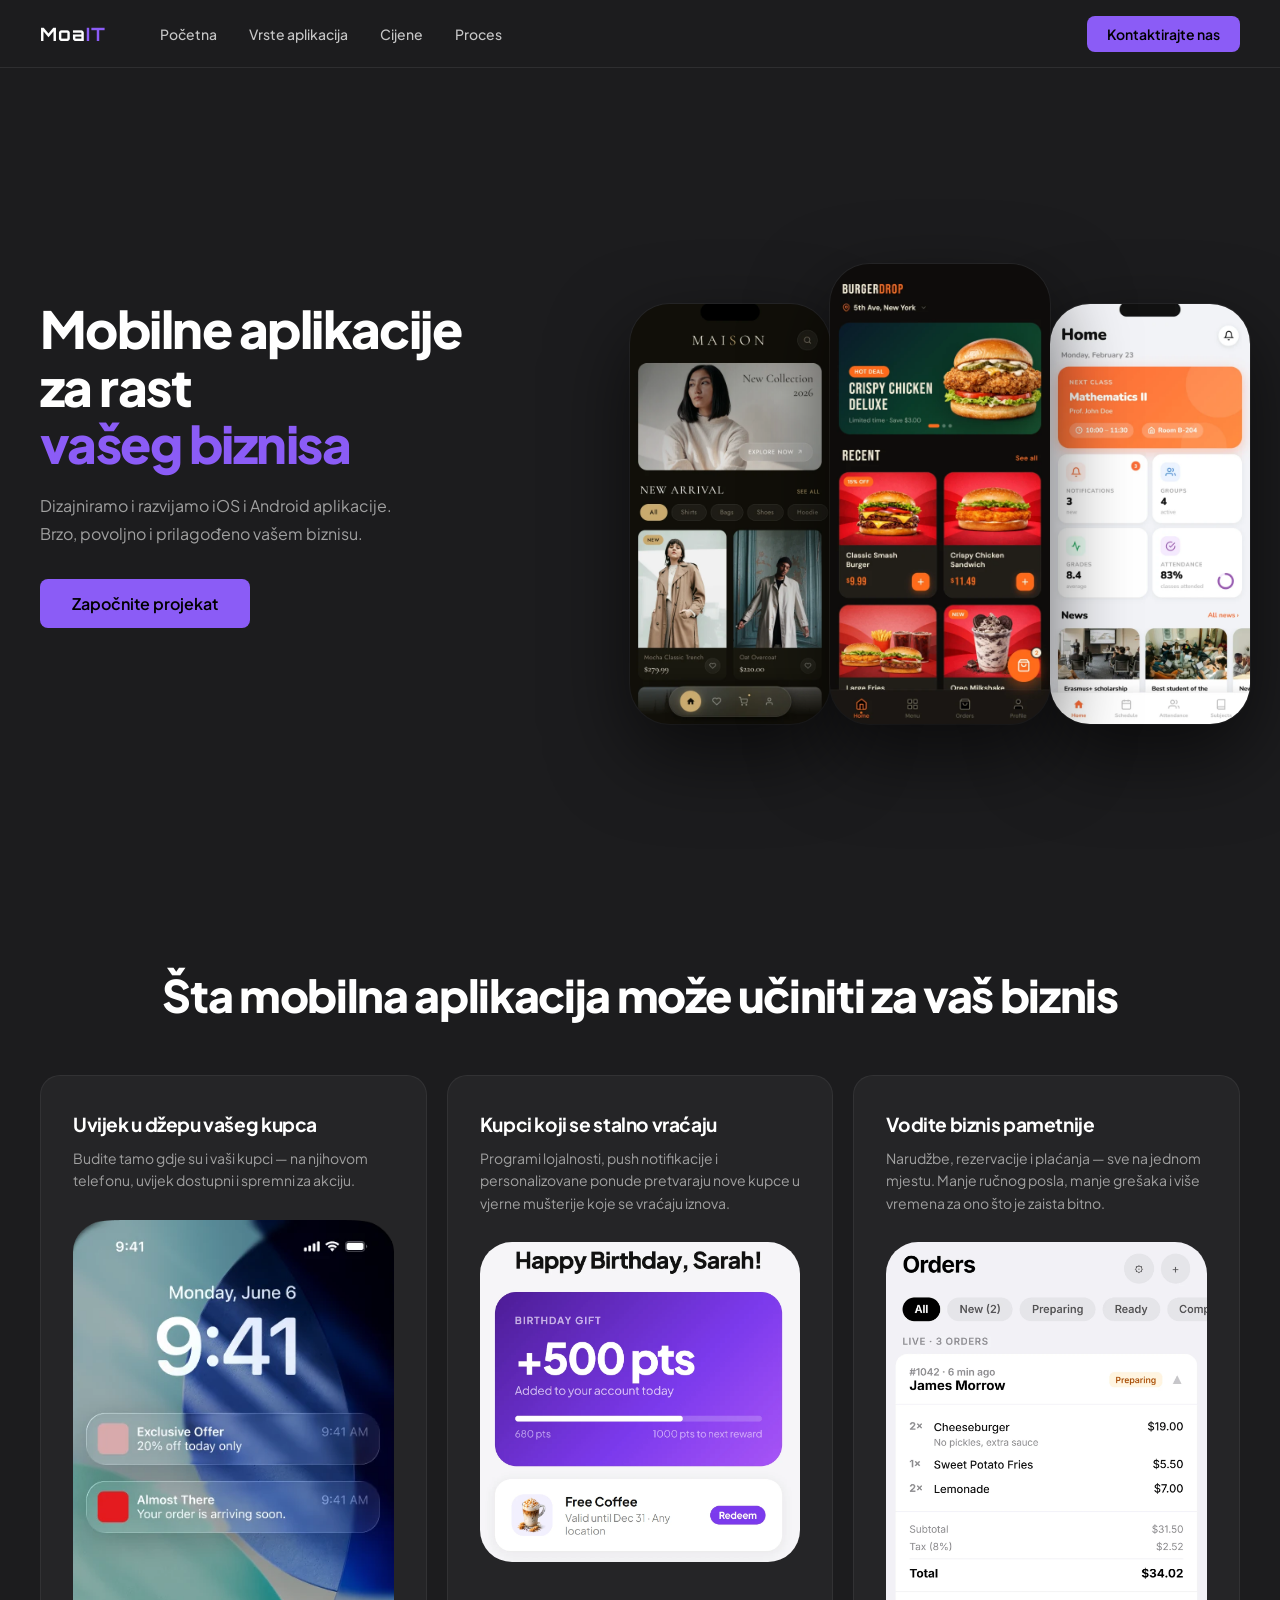
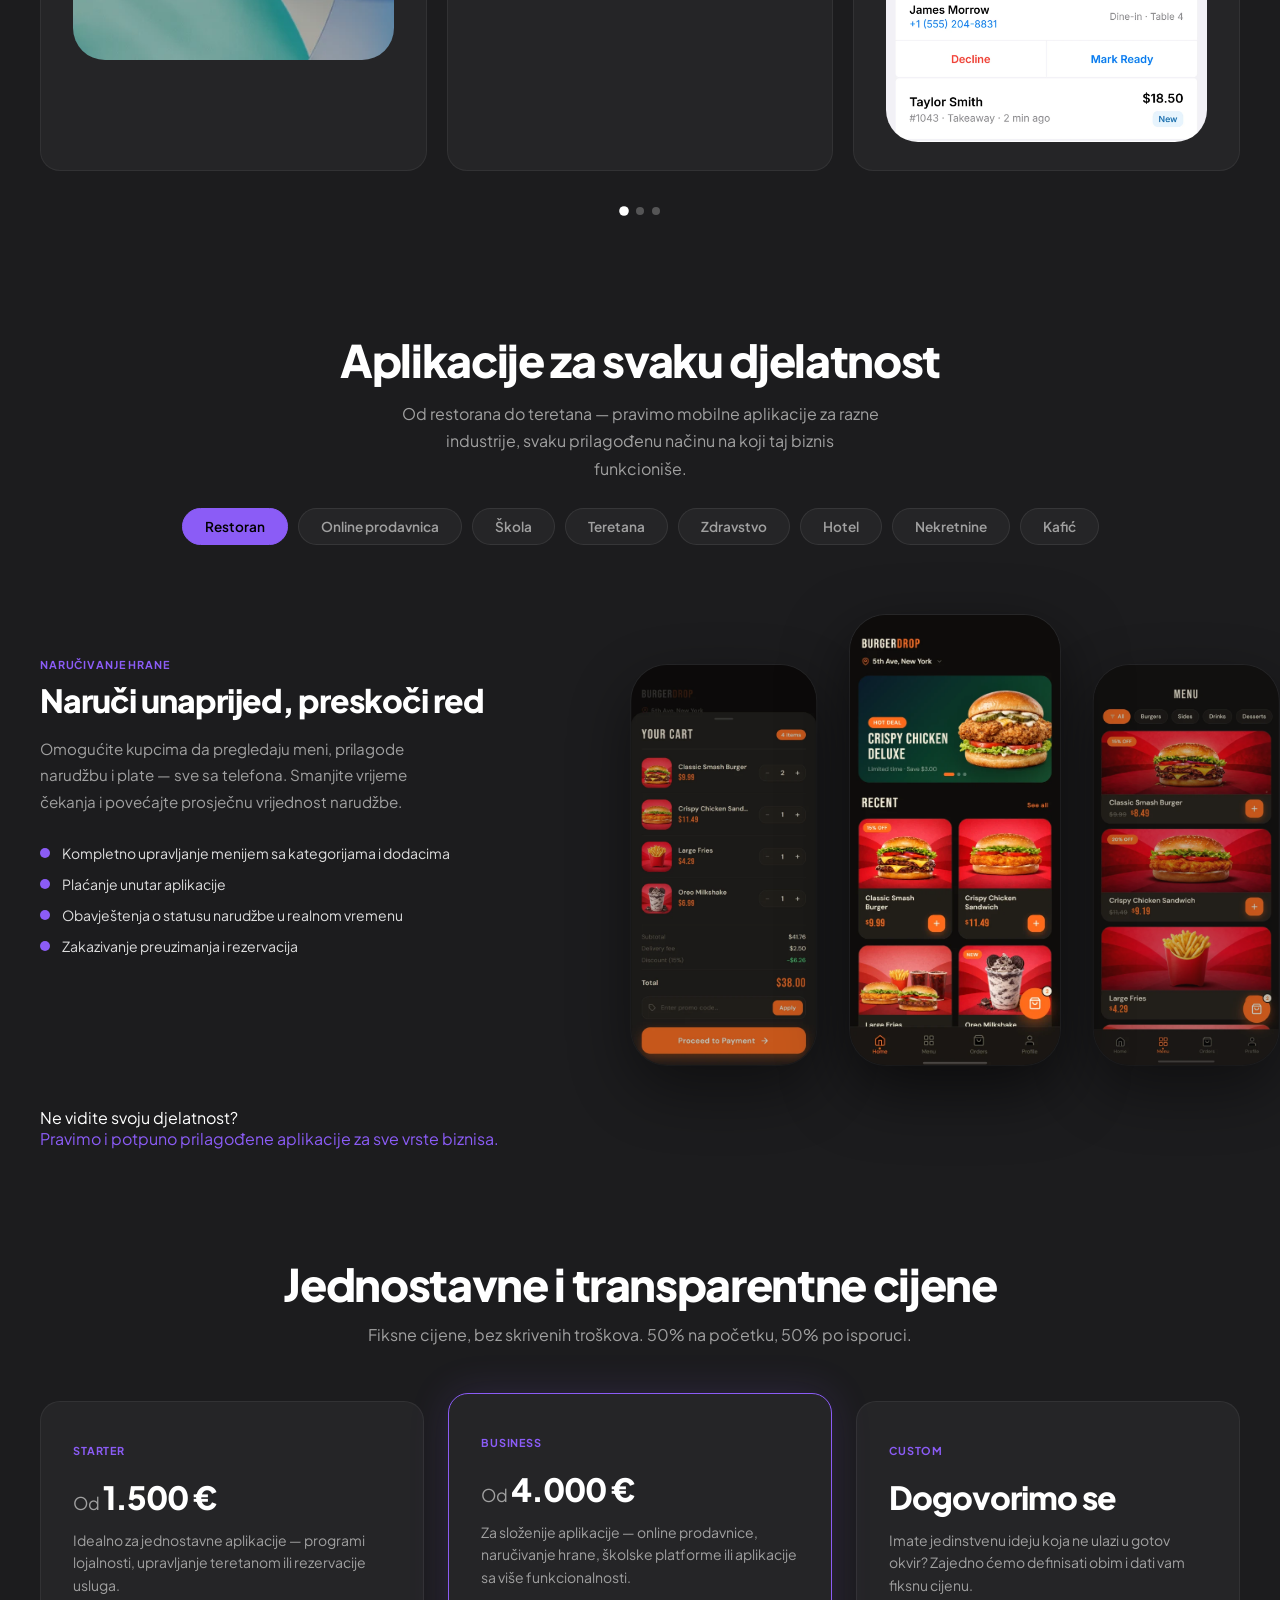
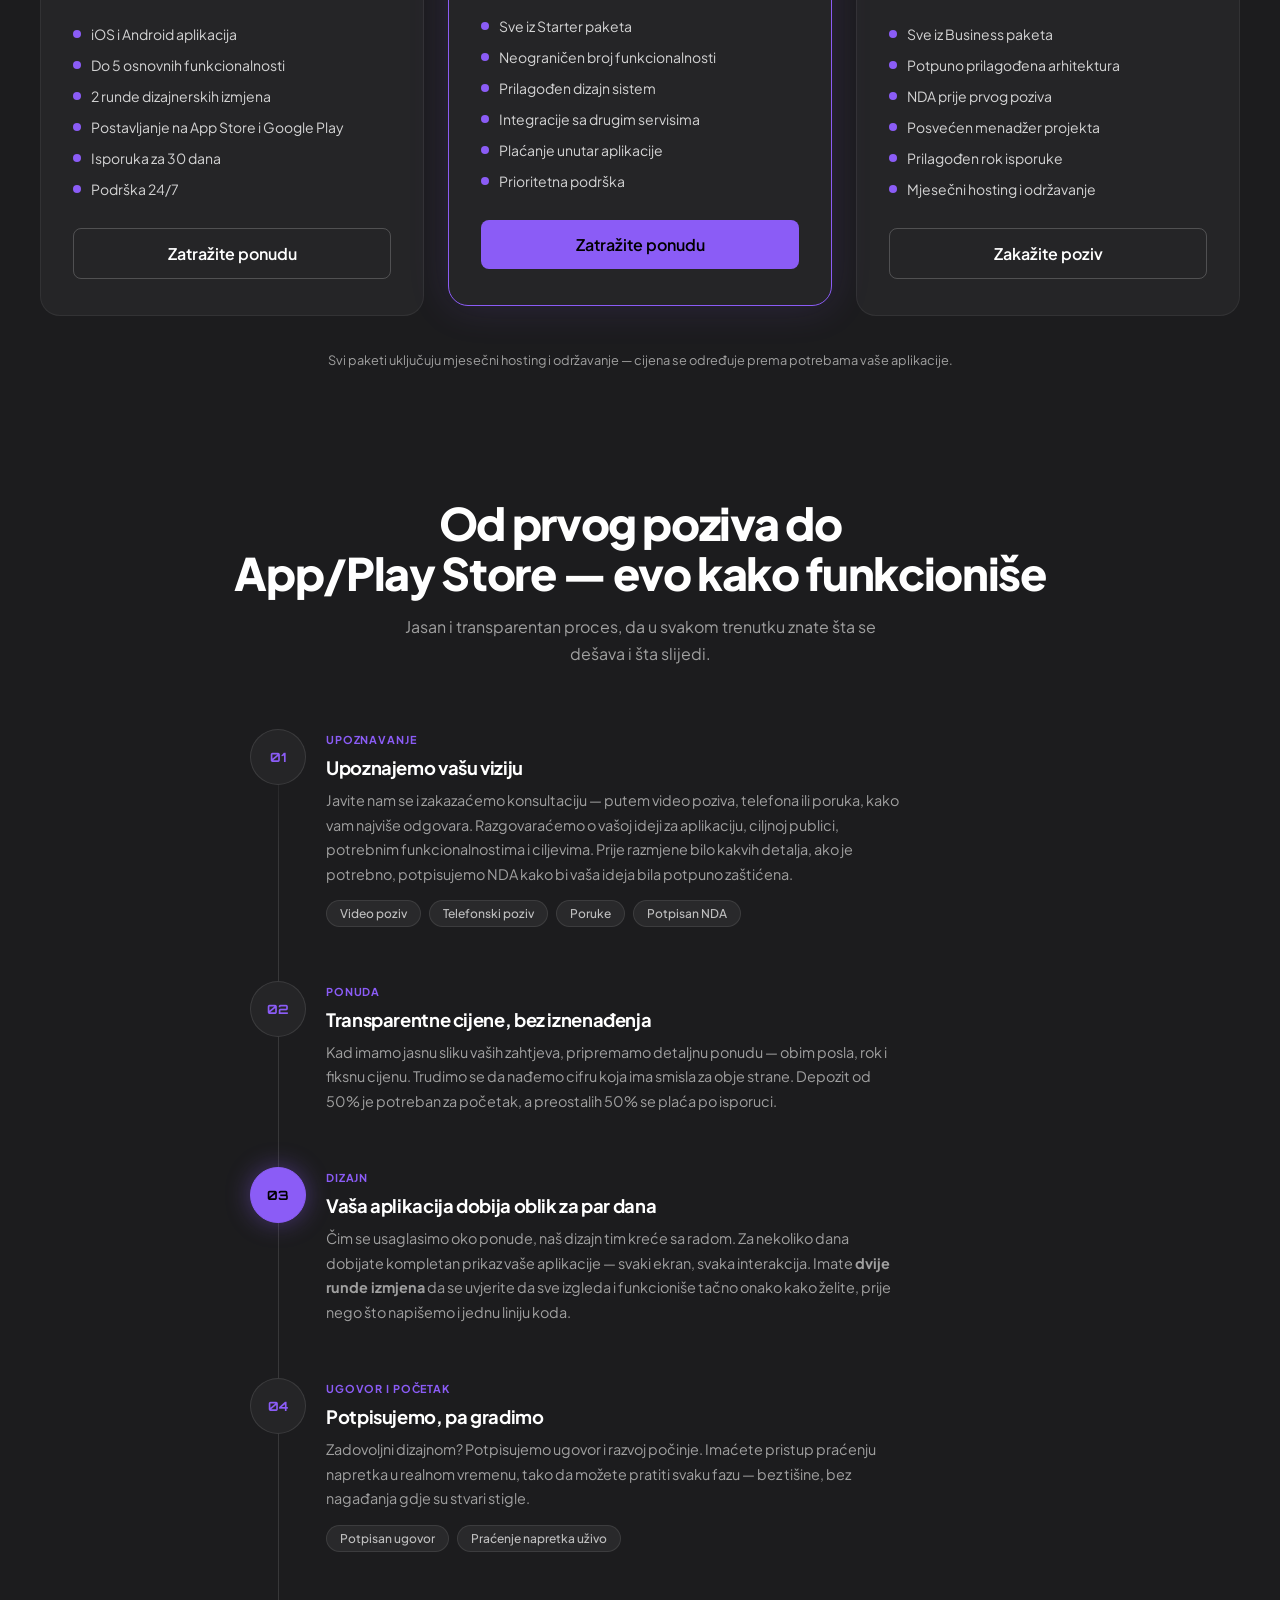
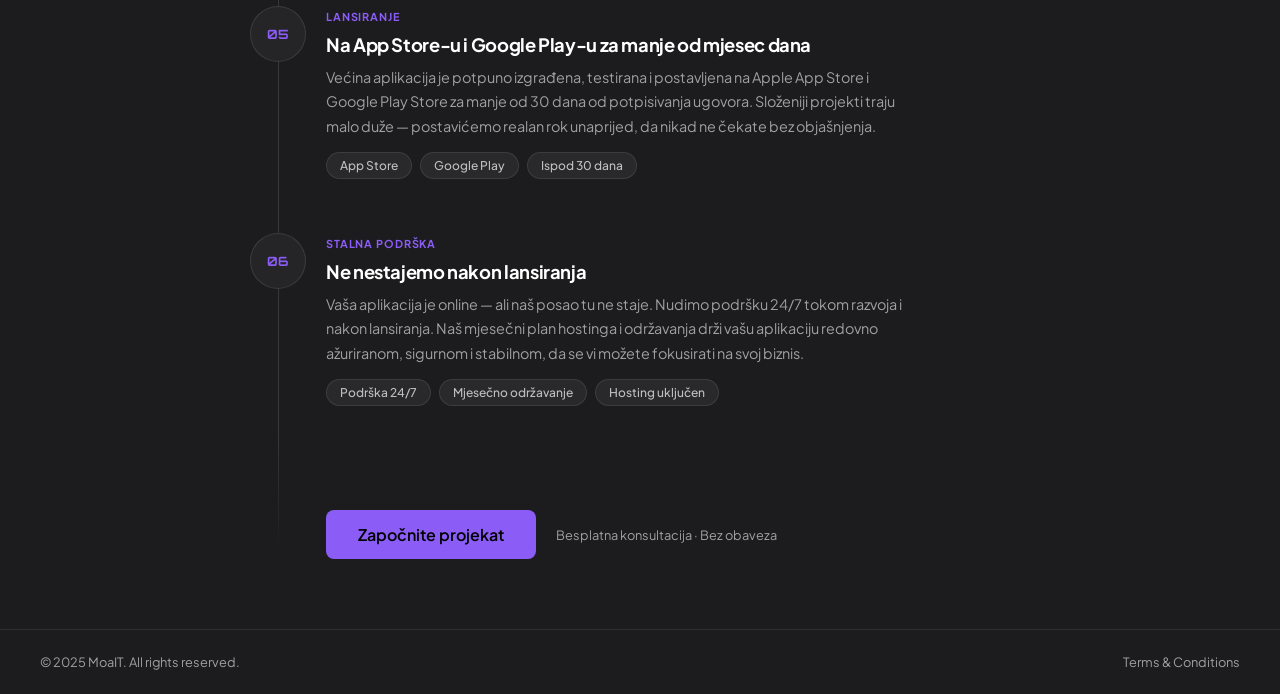
==== commit 77425df2: "Reduced size of photos" ====
--- a/index.html
+++ b/index.html
@@ -20,7 +20,7 @@
 
   <link rel="icon" type="image/png" sizes="32x32" href="/favicon-32x32.png">
   <link rel="icon" type="image/png" sizes="16x16" href="/favicon-16x16.png">
-  
+
   <link rel="icon" type="image/png" sizes="192x192" href="/android-chrome-192x192.png">
   <link rel="icon" type="image/png" sizes="512x512" href="/android-chrome-512x512.png">
 
@@ -89,28 +89,28 @@
     <!-- Rotating phone carousel — 8 phones, images swapped every 3s via JS -->
     <div class="hero-phones">
       <div class="phone pos-far-hidden-left">
-        <img src="hotel home.png" alt="Prikaz hotelske aplikacije" />
+        <img src="hotel home.webp" alt="Prikaz hotelske aplikacije" />
       </div>
       <div class="phone pos-hidden-left">
-        <img src="gym home 2.png" alt="Prikaz aplikacije za teretanu" />
+        <img src="gym home 2.webp" alt="Prikaz aplikacije za teretanu" />
       </div>
       <div class="phone pos-left">
-        <img src="clothes home.png" alt="Prikaz aplikacije za odjeću" />
+        <img src="clothes home.webp" alt="Prikaz aplikacije za odjeću" />
       </div>
       <div class="phone pos-center">
-        <img src="Group 2.png" alt="Prikaz aplikacije" />
+        <img src="Group 2.webp" alt="Prikaz aplikacije" />
       </div>
       <div class="phone pos-right">
-        <img src="Group 3.png" alt="Prikaz aplikacije" />
+        <img src="Group 3.webp" alt="Prikaz aplikacije" />
       </div>
       <div class="phone pos-hidden-right">
-        <img src="Group 4.png" alt="Prikaz aplikacije" />
+        <img src="Group 4.webp" alt="Prikaz aplikacije" />
       </div>
       <div class="phone pos-far-hidden-right">
-        <img src="doc 1.png" alt="Prikaz medicinske aplikacije" />
+        <img src="doc 1.webp" alt="Prikaz medicinske aplikacije" />
       </div>
       <div class="phone pos-far-hidden-right-2">
-        <img src="rest 1.png" alt="Prikaz aplikacije za nekretnine" />
+        <img src="rest 1.webp" alt="Prikaz aplikacije za nekretnine" />
       </div>
     </div>
 
@@ -134,7 +134,7 @@
             <p>Budite tamo gdje su i vaši kupci — na njihovom telefonu, uvijek dostupni i spremni za akciju.</p>
           </div>
           <div class="adv-card-visual">
-            <img src="iph.png" alt="opis" class="adv-card-img" style="max-height: 440px;" />
+            <img src="iph.webp" alt="opis" class="adv-card-img" style="max-height: 440px;" />
           </div>
         </div>
 
@@ -146,7 +146,7 @@
               koje se vraćaju iznova.</p>
           </div>
           <div class="adv-card-visual">
-            <img src="brth.png" alt="opis" class="adv-card-img" style="max-height: 320px;" />
+            <img src="brth.webp" alt="opis" class="adv-card-img" style="max-height: 320px;" />
           </div>
         </div>
 
@@ -158,7 +158,7 @@
               za ono što je zaista bitno.</p>
           </div>
           <div class="adv-card-visual">
-            <img src="orders1.png" alt="opis" class="adv-card-img" />
+            <img src="orders1.webp" alt="opis" class="adv-card-img" />
           </div>
         </div>
 
@@ -170,7 +170,7 @@
               kupci već na telefonu.</p>
           </div>
           <div class="adv-card-visual">
-            <img src="nzm.png" alt="opis" class="adv-card-img" style="max-height: 400px;" />
+            <img src="nzm.webp" alt="opis" class="adv-card-img" style="max-height: 400px;" />
           </div>
         </div>
 
@@ -182,7 +182,7 @@
               ikonicu — vaš biznis im je na umu.</p>
           </div>
           <div class="adv-card-visual">
-            <img src="Group 11.png" alt="opis" class="adv-card-img" />
+            <img src="Group 11.webp" alt="opis" class="adv-card-img" />
           </div>
         </div>
 
@@ -235,9 +235,9 @@
           </ul>
         </div>
         <div class="showcase-phones">
-          <div class="sc-phone sc-left"><img src="Group 5.png" alt="" /></div>
-          <div class="sc-phone sc-center"><img src="Group 2.png" alt="" /></div>
-          <div class="sc-phone sc-right"><img src="Group 10.png" alt="" /></div>
+          <div class="sc-phone sc-left"><img src="Group 5.webp" alt="" /></div>
+          <div class="sc-phone sc-center"><img src="Group 2.webp" alt="" /></div>
+          <div class="sc-phone sc-right"><img src="Group 10.webp" alt="" /></div>
         </div>
       </div>
 
@@ -256,9 +256,9 @@
           </ul>
         </div>
         <div class="showcase-phones">
-          <div class="sc-phone sc-left"><img src="clothes category.png" alt="" /></div>
-          <div class="sc-phone sc-center"><img src="clothes home.png" alt="" /></div>
-          <div class="sc-phone sc-right"><img src="clothes one product.png" alt="" /></div>
+          <div class="sc-phone sc-left"><img src="clothes category.webp" alt="" /></div>
+          <div class="sc-phone sc-center"><img src="clothes home.webp" alt="" /></div>
+          <div class="sc-phone sc-right"><img src="clothes one product.webp" alt="" /></div>
         </div>
       </div>
 
@@ -277,9 +277,9 @@
           </ul>
         </div>
         <div class="showcase-phones">
-          <div class="sc-phone sc-left"><img src="Group 7.png" alt="" /></div>
-          <div class="sc-phone sc-center"><img src="Group 3.png" alt="" /></div>
-          <div class="sc-phone sc-right"><img src="Group 9.png" alt="" /></div>
+          <div class="sc-phone sc-left"><img src="Group 7.webp" alt="" /></div>
+          <div class="sc-phone sc-center"><img src="Group 3.webp" alt="" /></div>
+          <div class="sc-phone sc-right"><img src="Group 9.webp" alt="" /></div>
         </div>
       </div>
 
@@ -298,9 +298,9 @@
           </ul>
         </div>
         <div class="showcase-phones">
-          <div class="sc-phone sc-left"><img src="gym welcome.png" alt="" /></div>
-          <div class="sc-phone sc-center"><img src="gym home 2.png" alt="" /></div>
-          <div class="sc-phone sc-right"><img src="gym 2.png" alt="" /></div>
+          <div class="sc-phone sc-left"><img src="gym welcome.webp" alt="" /></div>
+          <div class="sc-phone sc-center"><img src="gym home 2.webp" alt="" /></div>
+          <div class="sc-phone sc-right"><img src="gym 2.webp" alt="" /></div>
         </div>
       </div>
 
@@ -319,9 +319,9 @@
           </ul>
         </div>
         <div class="showcase-phones">
-          <div class="sc-phone sc-left"><img src="doc 1.png" alt="" /></div>
-          <div class="sc-phone sc-center"><img src="doc 2.png" alt="" /></div>
-          <div class="sc-phone sc-right"><img src="doc 3.png" alt="" /></div>
+          <div class="sc-phone sc-left"><img src="doc 1.webp" alt="" /></div>
+          <div class="sc-phone sc-center"><img src="doc 2.webp" alt="" /></div>
+          <div class="sc-phone sc-right"><img src="doc 3.webp" alt="" /></div>
         </div>
       </div>
 
@@ -340,9 +340,9 @@
           </ul>
         </div>
         <div class="showcase-phones">
-          <div class="sc-phone sc-left"><img src="hotel spa.png" alt="" /></div>
-          <div class="sc-phone sc-center"><img src="hotel home.png" alt="" /></div>
-          <div class="sc-phone sc-right"><img src="hotel room.png" alt="" /></div>
+          <div class="sc-phone sc-left"><img src="hotel spa.webp" alt="" /></div>
+          <div class="sc-phone sc-center"><img src="hotel home.webp" alt="" /></div>
+          <div class="sc-phone sc-right"><img src="hotel room.webp" alt="" /></div>
         </div>
       </div>
 
@@ -361,9 +361,9 @@
           </ul>
         </div>
         <div class="showcase-phones">
-          <div class="sc-phone sc-left"><img src="rest 1.png" alt="" /></div>
-          <div class="sc-phone sc-center"><img src="rest 2.png" alt="" /></div>
-          <div class="sc-phone sc-right"><img src="rest 3.png" alt="" /></div>
+          <div class="sc-phone sc-left"><img src="rest 1.webp" alt="" /></div>
+          <div class="sc-phone sc-center"><img src="rest 2.webp" alt="" /></div>
+          <div class="sc-phone sc-right"><img src="rest 3.webp" alt="" /></div>
         </div>
       </div>
 
@@ -382,9 +382,9 @@
           </ul>
         </div>
         <div class="showcase-phones">
-          <div class="sc-phone sc-left"><img src="Group 8.png" alt="" /></div>
-          <div class="sc-phone sc-center"><img src="Group 4.png" alt="" /></div>
-          <div class="sc-phone sc-right"><img src="Group 6.png" alt="" /></div>
+          <div class="sc-phone sc-left"><img src="Group 8.webp" alt="" /></div>
+          <div class="sc-phone sc-center"><img src="Group 4.webp" alt="" /></div>
+          <div class="sc-phone sc-right"><img src="Group 6.webp" alt="" /></div>
         </div>
       </div>
 
@@ -410,7 +410,7 @@
       <div class="pricing-card">
         <div class="pricing-card-top">
           <span class="tag">Starter</span>
-          <div class="pricing-price">Od <strong>1.500 €</strong></div>
+          <div class="pricing-price">Od <strong>1.500 &euro;</strong></div>
           <p class="pricing-desc">Idealno za jednostavne aplikacije — programi lojalnosti, upravljanje teretanom ili
             rezervacije usluga.</p>
         </div>
@@ -428,7 +428,7 @@
       <div class="pricing-card pricing-card--featured">
         <div class="pricing-card-top">
           <span class="tag">Business</span>
-          <div class="pricing-price">Od <strong>4.000 €</strong></div>
+          <div class="pricing-price">Od <strong>4.000 &euro;</strong></div>
           <p class="pricing-desc">Za složenije aplikacije — online prodavnice, naručivanje hrane, školske platforme ili
             aplikacije sa više funkcionalnosti.</p>
         </div>
@@ -583,7 +583,7 @@
     <div class="footer-inner">
       <p>&copy; 2025 MoaIT. All rights reserved.</p>
       <div style="display:flex;gap:20px;align-items:center;">
-        <a href="/terms/">Terms & Conditions</a>
+        <a href="/terms/">Terms &amp; Conditions</a>
       </div>
     </div>
   </footer>
@@ -594,7 +594,7 @@
   <div class="popup-overlay" id="popupOverlay">
     <div class="popup">
 
-      <button class="popup-close" onclick="closePopup()" aria-label="Zatvori">✕</button>
+      <button class="popup-close" onclick="closePopup()" aria-label="Zatvori">&#10005;</button>
 
       <span class="tag">Besplatna konsultacija</span>
       <h2>Hajde da napravimo vašu aplikaciju</h2>
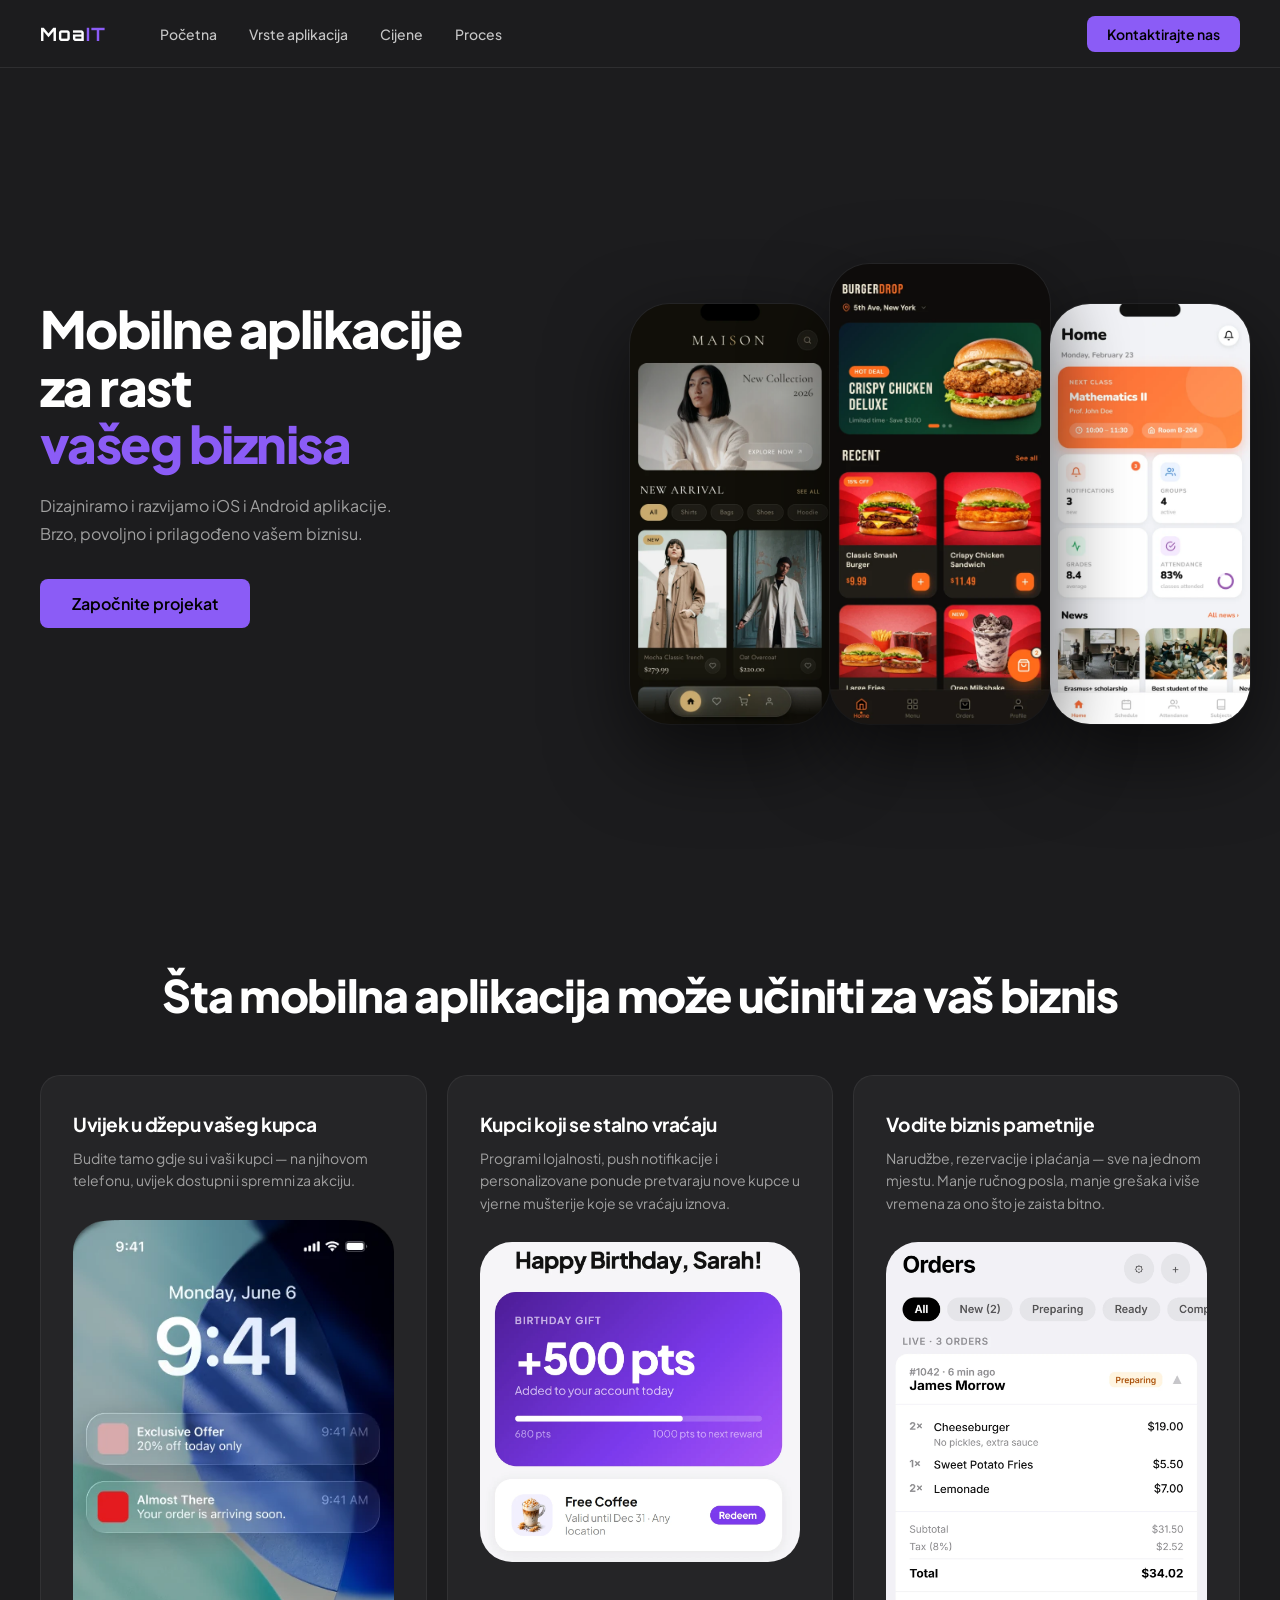
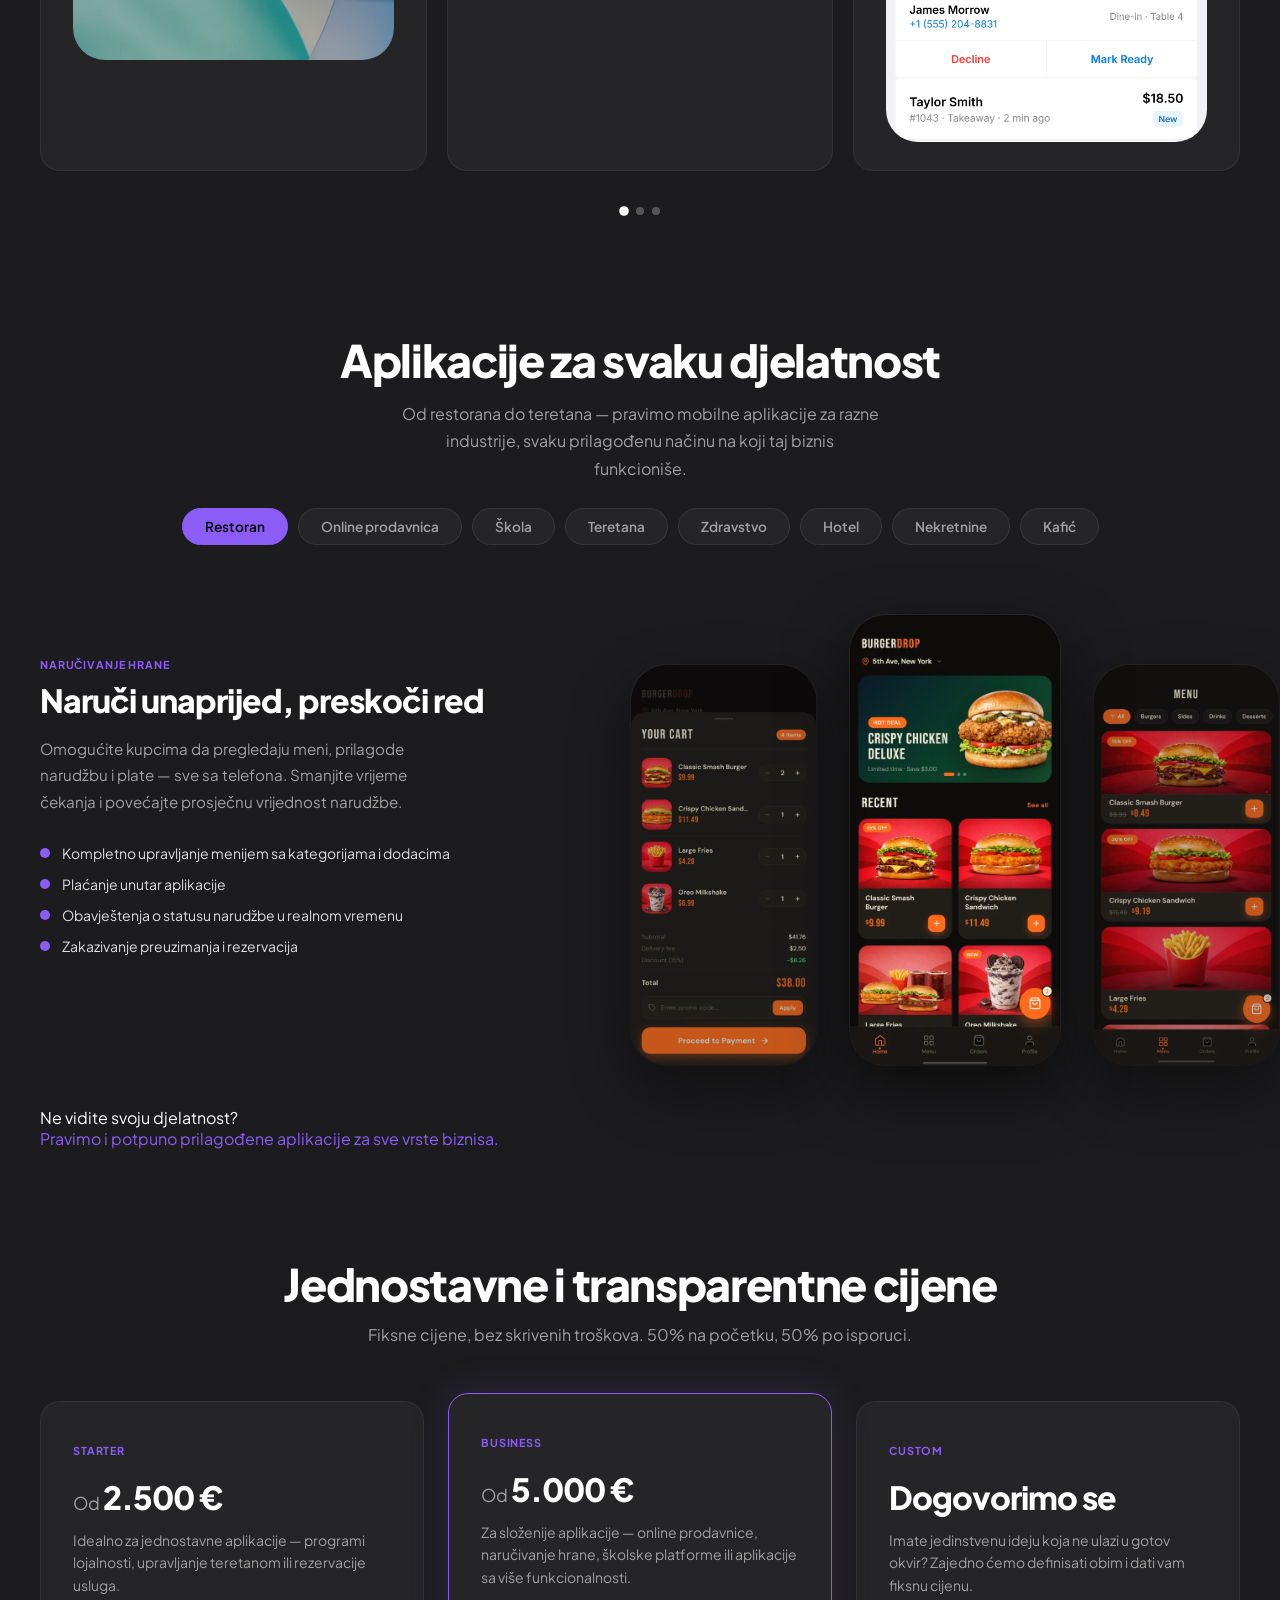
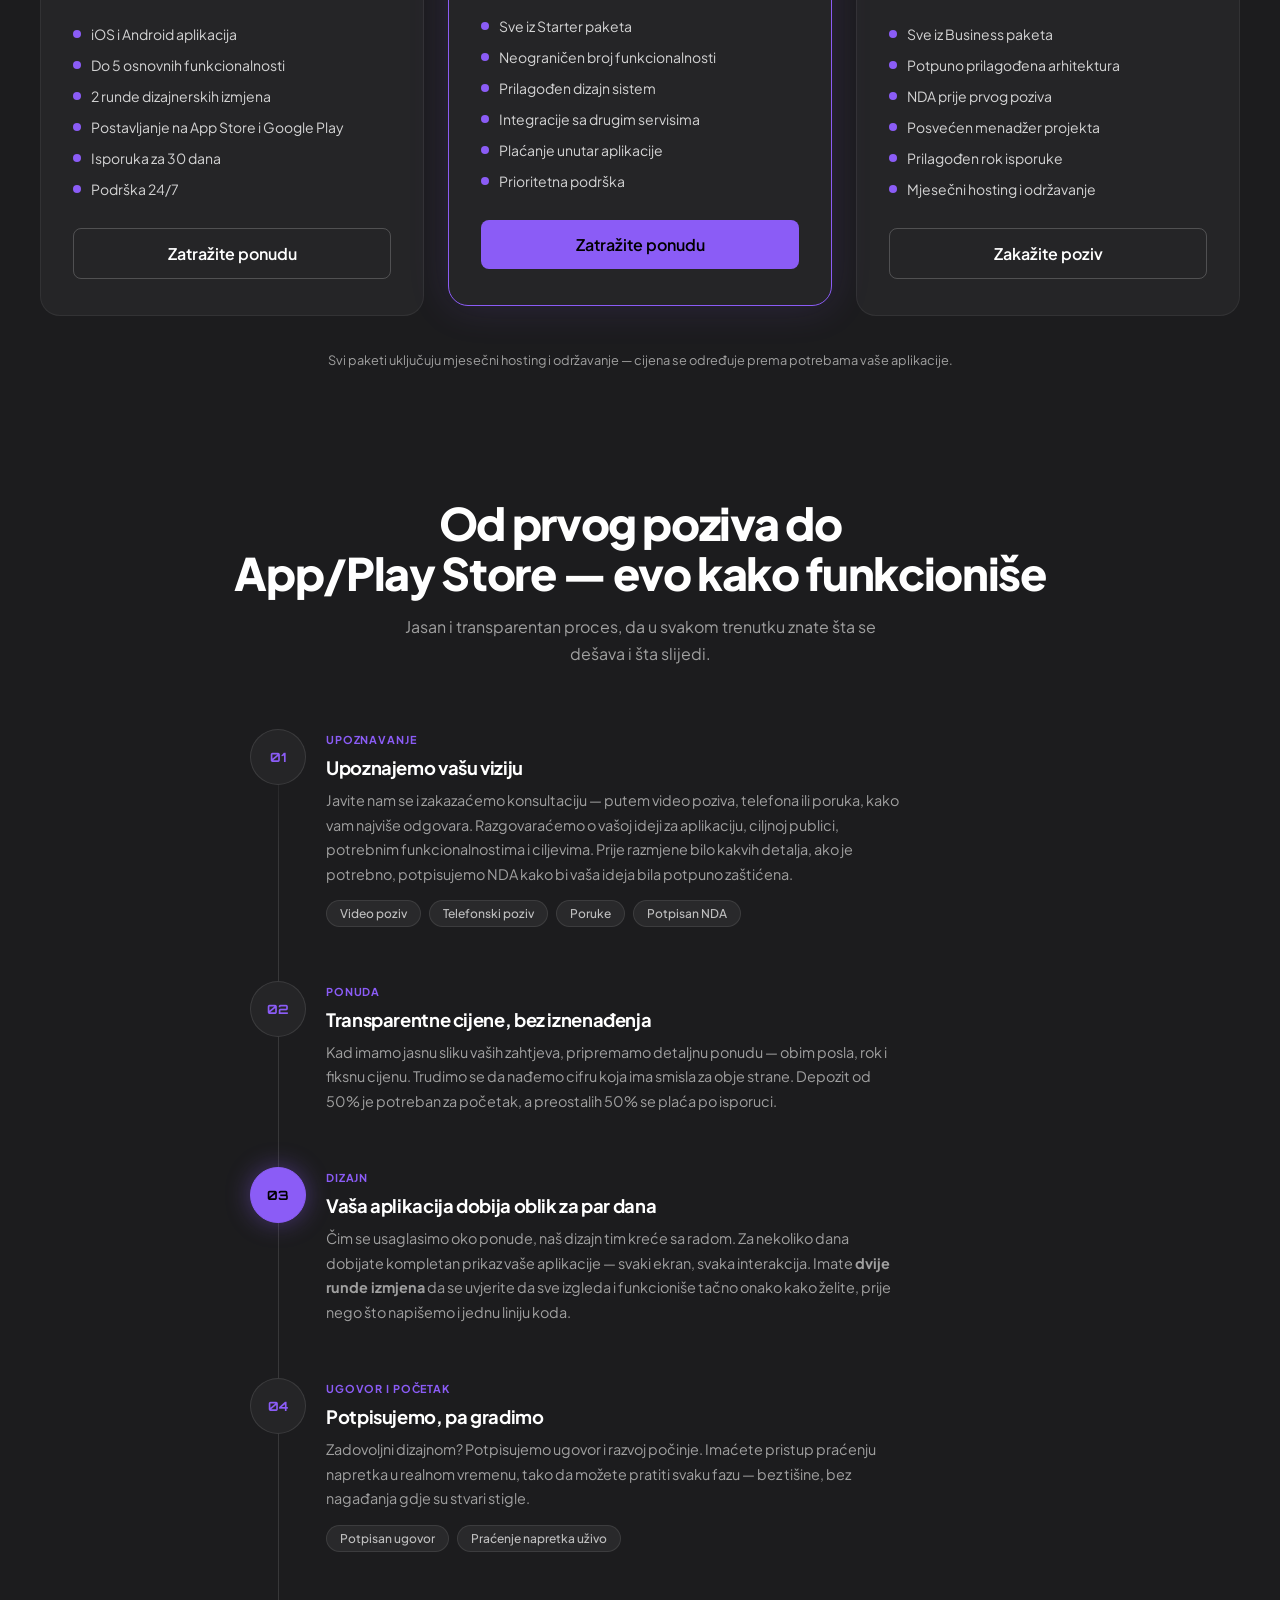
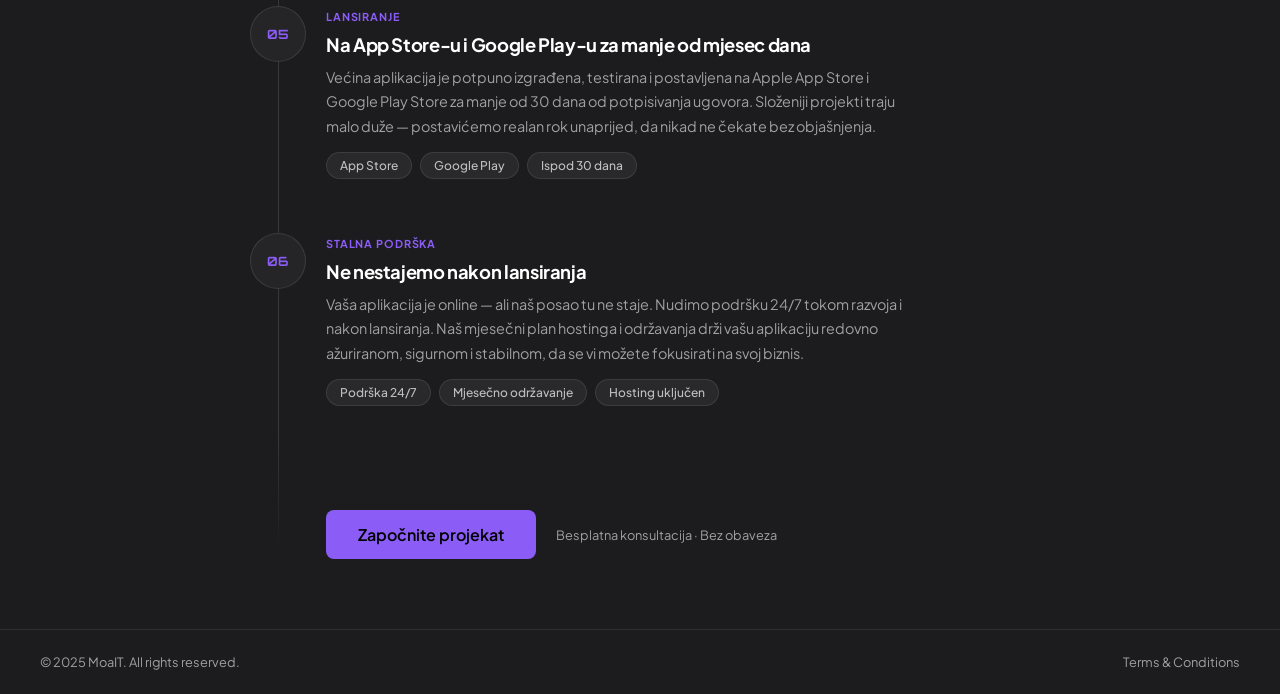
==== commit d2e98c5e: "nn" ====
--- a/index.html
+++ b/index.html
@@ -410,7 +410,7 @@
       <div class="pricing-card">
         <div class="pricing-card-top">
           <span class="tag">Starter</span>
-          <div class="pricing-price">Od <strong>1.500 &euro;</strong></div>
+          <div class="pricing-price">Od <strong>2.500 &euro;</strong></div>
           <p class="pricing-desc">Idealno za jednostavne aplikacije — programi lojalnosti, upravljanje teretanom ili
             rezervacije usluga.</p>
         </div>
@@ -428,7 +428,7 @@
       <div class="pricing-card pricing-card--featured">
         <div class="pricing-card-top">
           <span class="tag">Business</span>
-          <div class="pricing-price">Od <strong>4.000 &euro;</strong></div>
+          <div class="pricing-price">Od <strong>5.000 &euro;</strong></div>
           <p class="pricing-desc">Za složenije aplikacije — online prodavnice, naručivanje hrane, školske platforme ili
             aplikacije sa više funkcionalnosti.</p>
         </div>
--- a/styles.css
+++ b/styles.css
@@ -548,8 +548,10 @@
   user-select: none;
 }
 
-.adv-card:hover {
-  background: var(--card-bg-hover);
+@media (hover: hover) {
+  .adv-card:hover {
+    background: var(--card-bg-hover);
+  }
 }
 
 .adv-card-text h3 {
